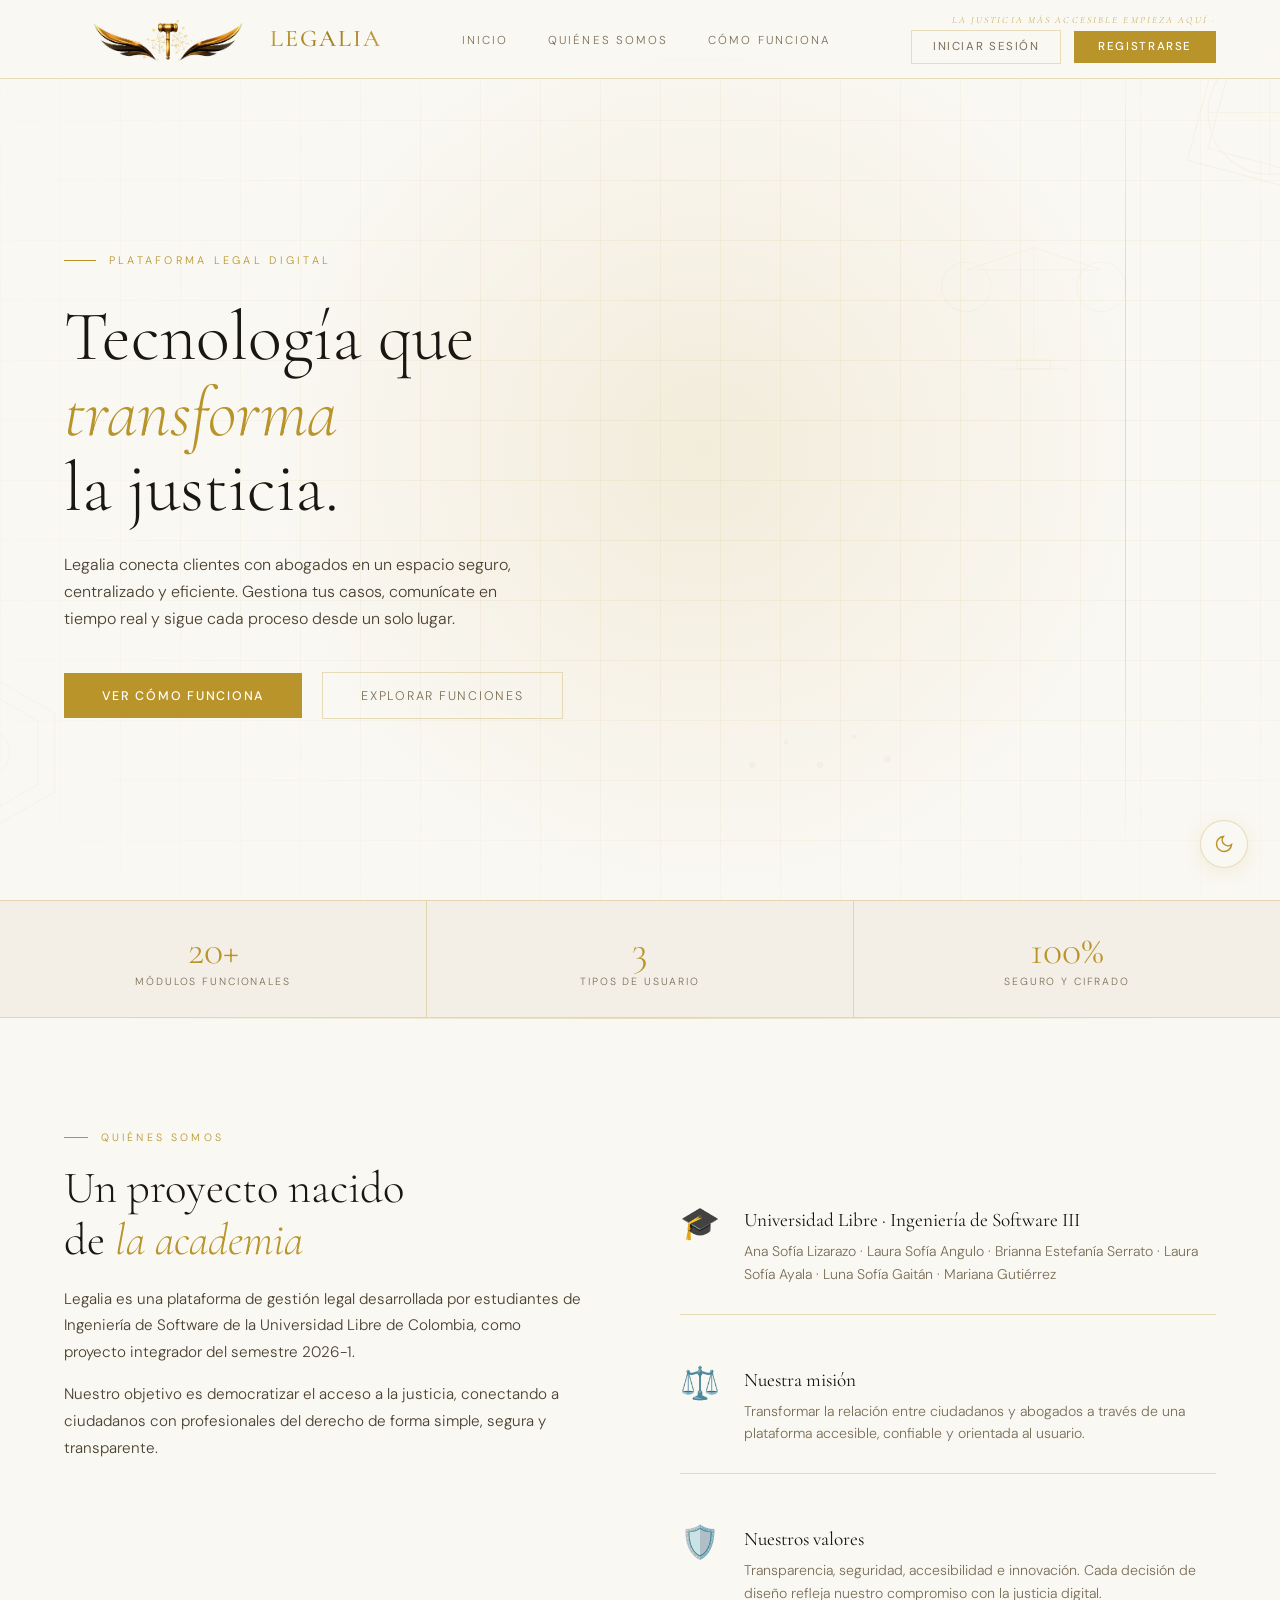
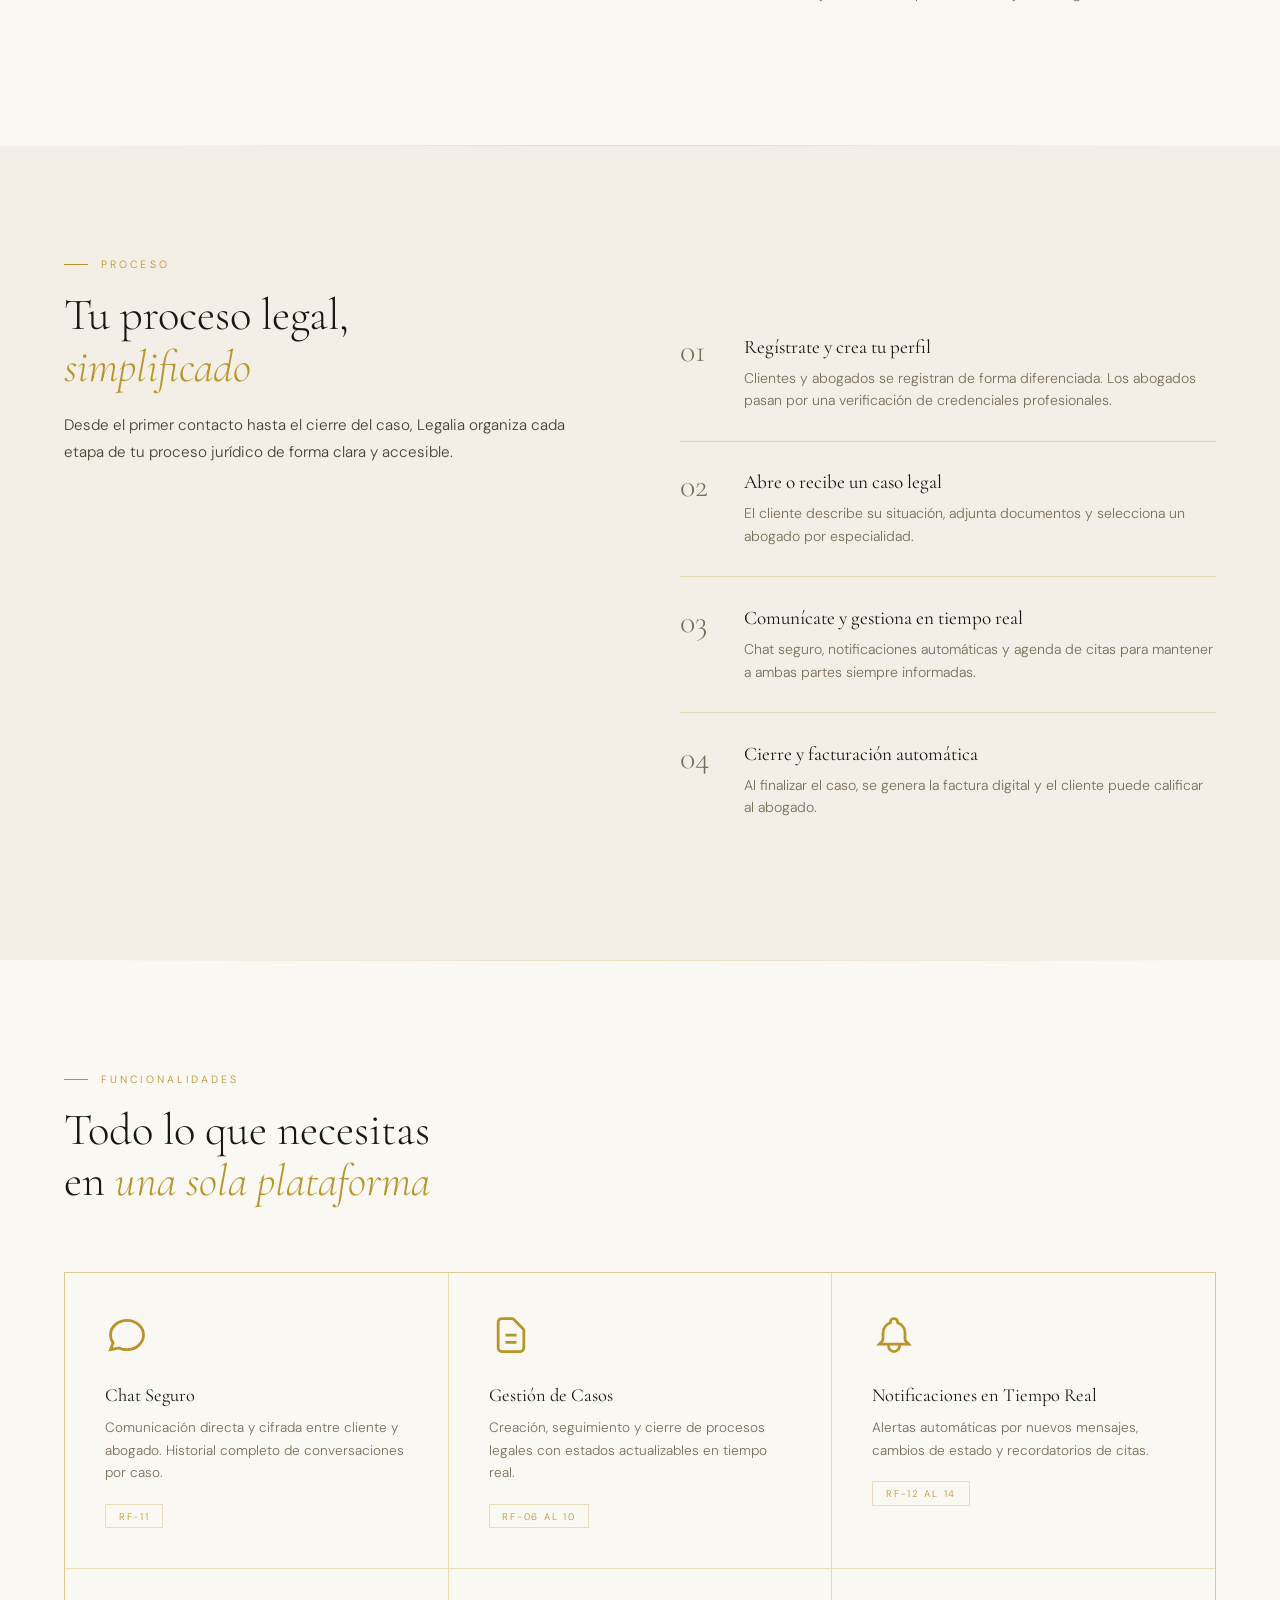
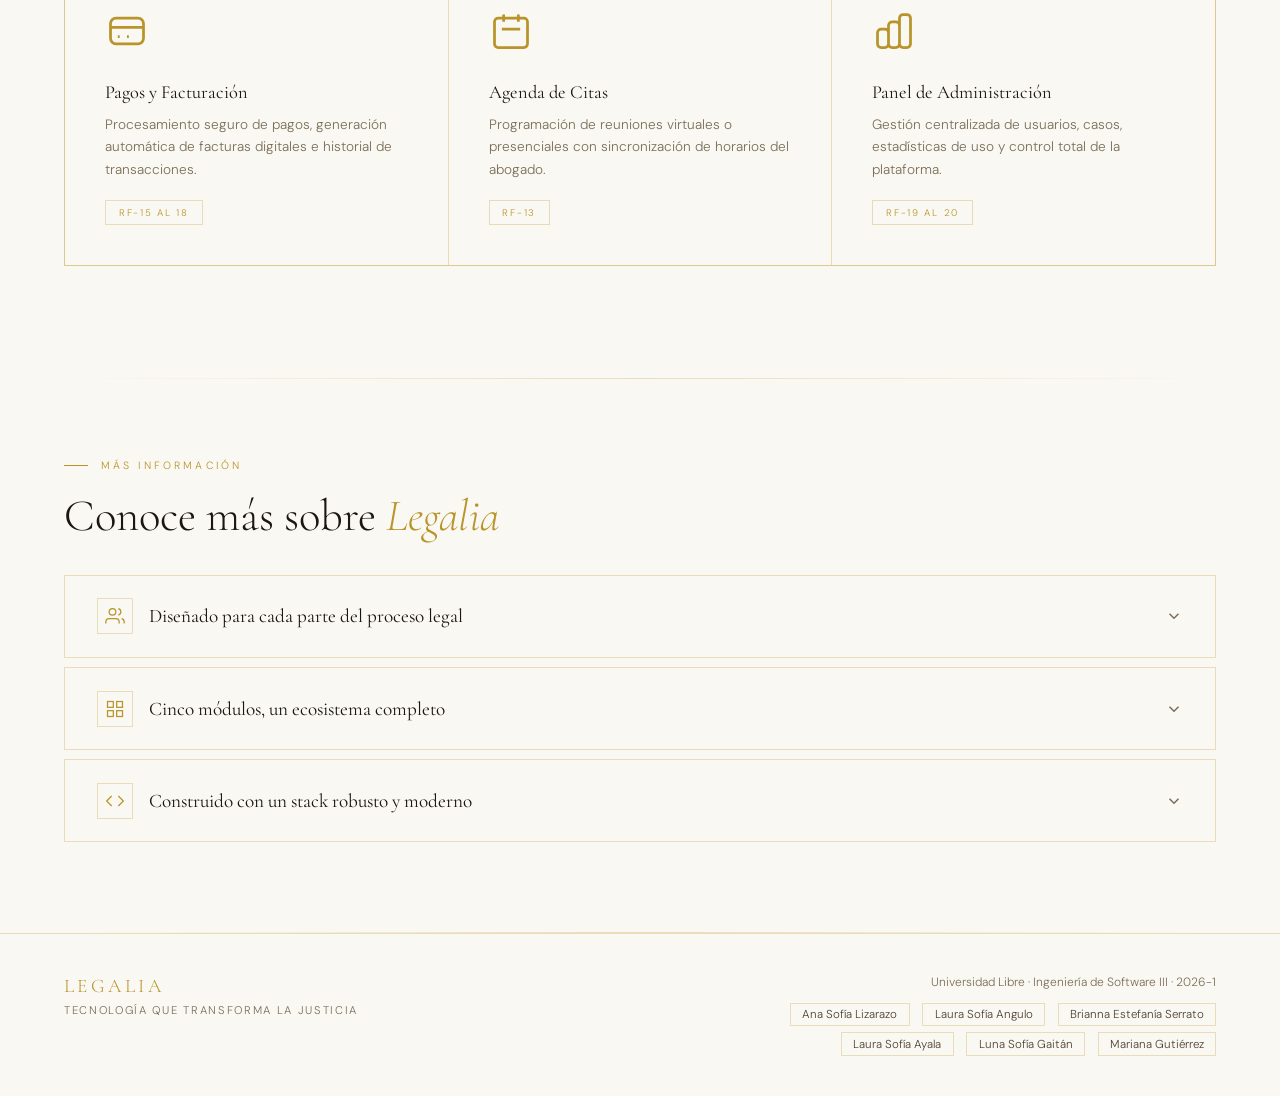
==== index.html @ 5943e4e8 "Update index.html" ====
<!DOCTYPE html>
<html lang="es" data-theme="light">
<head>
  <meta charset="UTF-8"/>
  <meta name="viewport" content="width=device-width, initial-scale=1.0"/>
  <title>Legalia</title>
  <link href="https://fonts.googleapis.com/css2?family=Cormorant+Garamond:ital,wght@0,300;0,400;0,600;1,300;1,400&family=DM+Sans:ital,wght@0,300;0,400;0,500;1,300&display=swap" rel="stylesheet"/>
  <link rel="stylesheet" href="css/styles.css"/>
</head>
<body>

<nav>
  <div class="logo-container">
    <div class="logo-icon">
      <img src="assets/images/logolegalia.png" alt="Legalia" style="height: 52px; width: auto; display: block;">
    </div>
    <span class="logo-legalia">LEGALIA</span>
  </div>

  <ul class="nav-links">
    <li><a href="#">Inicio</a></li>
    <li><a href="#quienes-somos">Quiénes somos</a></li>
    <li><a href="#como-funciona">Cómo funciona</a></li>
  </ul>

  <div class="nav-right">
    <span class="nav-frase">La justicia más accesible empieza aquí&nbsp;·</span>
    <div class="nav-actions">
      <button class="btn-ghost" onclick="openModal('login')">Iniciar sesión</button>
      <button class="btn-gold" onclick="openModal('register')">Registrarse</button>
    </div>
  </div>
</nav>

<section class="hero">
  <div class="hero-glow"></div>
  <div class="hero-grid"></div>
  <div class="hero-line-v"></div>
  <div class="deco-layer" aria-hidden="true">
    <svg width="100%" height="100%" viewBox="0 0 1400 800" preserveAspectRatio="xMidYMid slice" xmlns="http://www.w3.org/2000/svg">
      <g opacity="var(--deco-opacity)" stroke="var(--gold)" fill="none" stroke-width="1">
        <rect x="1200" y="40" width="120" height="120" transform="rotate(15 1260 100)"/>
        <rect x="1215" y="55" width="90" height="90" transform="rotate(15 1260 100)"/>
        <circle cx="1260" cy="100" r="55"/>
        <line x1="1205" y1="100" x2="1315" y2="100"/>
        <line x1="1260" y1="45" x2="1260" y2="155"/>
      </g>
      <g opacity="var(--deco-opacity)" stroke="var(--gold)" fill="none" stroke-width=".8" transform="translate(950,200)">
        <line x1="100" y1="20" x2="100" y2="120"/>
        <line x1="40" y1="40" x2="160" y2="40"/>
        <circle cx="40" cy="55" r="22"/>
        <circle cx="160" cy="55" r="22"/>
        <line x1="100" y1="20" x2="40" y2="40"/>
        <line x1="100" y1="20" x2="160" y2="40"/>
        <rect x="85" y="120" width="30" height="8"/>
        <line x1="70" y1="128" x2="130" y2="128"/>
      </g>
      <g opacity="var(--deco-opacity)" stroke="var(--gold)" fill="none" stroke-width=".8" transform="translate(60,600)">
        <polygon points="60,0 120,34 120,104 60,138 0,104 0,34"/>
        <polygon points="60,15 105,41 105,97 60,123 15,97 15,41"/>
        <circle cx="60" cy="69" r="20"/>
      </g>
      <g fill="var(--gold)" opacity="var(--deco-opacity)">
        <circle cx="800" cy="680" r="3"/>
        <circle cx="830" cy="660" r="2"/>
        <circle cx="860" cy="680" r="3"/>
        <circle cx="890" cy="655" r="2"/>
        <circle cx="920" cy="675" r="3"/>
      </g>
    </svg>
  </div>
  <div class="hero-inner">
    <div class="hero-content">
      <div class="eyebrow">Plataforma Legal Digital</div>
      <h1>Tecnología que<br/><em>transforma</em><br/>la justicia.</h1>
      <p class="hero-desc">Legalia conecta clientes con abogados en un espacio seguro, centralizado y eficiente. Gestiona tus casos, comunícate en tiempo real y sigue cada proceso desde un solo lugar.</p>
      <div class="hero-actions">
        <a href="#como-funciona" class="btn-primary">Ver cómo funciona</a>
        <a href="#funcionalidades" class="btn-outline">Explorar funciones</a>
      </div>
    </div>
  </div>
</section>

<div class="stats-strip">
  <div class="stat-item"><div class="stat-num">20+</div><div class="stat-label">Módulos funcionales</div></div>
  <div class="stat-item"><div class="stat-num">3</div><div class="stat-label">Tipos de usuario</div></div>
  <div class="stat-item"><div class="stat-num">100%</div><div class="stat-label">Seguro y cifrado</div></div>
</div>
<div class="divider"></div>

<section id="quienes-somos">
  <div class="how-inner reveal">
    <div>
      <div class="section-tag">Quiénes somos</div>
      <h2>Un proyecto nacido<br/>de <em>la academia</em></h2>
      <p class="section-desc">Legalia es una plataforma de gestión legal desarrollada por estudiantes de Ingeniería de Software de la Universidad Libre de Colombia, como proyecto integrador del semestre 2026-1.</p>
      <p class="section-desc" style="margin-top:1rem;">Nuestro objetivo es democratizar el acceso a la justicia, conectando a ciudadanos con profesionales del derecho de forma simple, segura y transparente.</p>
    </div>
    <div style="display:flex;flex-direction:column;gap:1.5rem;margin-top:3rem;">
      <div class="step" style="border-color:var(--gold-border);"><span class="step-num">🎓</span><div class="step-content"><h3>Universidad Libre · Ingeniería de Software III</h3><p>Ana Sofía Lizarazo · Laura Sofía Angulo · Brianna Estefanía Serrato · Laura Sofía Ayala · Luna Sofía Gaitán · Mariana Gutiérrez</p></div></div>
      <div class="step" style="border-color:var(--gold-border);"><span class="step-num">⚖️</span><div class="step-content"><h3>Nuestra misión</h3><p>Transformar la relación entre ciudadanos y abogados a través de una plataforma accesible, confiable y orientada al usuario.</p></div></div>
      <div class="step" style="border-color:var(--gold-border);"><span class="step-num">🛡️</span><div class="step-content"><h3>Nuestros valores</h3><p>Transparencia, seguridad, accesibilidad e innovación. Cada decisión de diseño refleja nuestro compromiso con la justicia digital.</p></div></div>
    </div>
  </div>
</section>
<div class="divider"></div>

<section class="how" id="como-funciona">
  <div class="how-inner">
    <div class="reveal"><div class="section-tag">Proceso</div><h2>Tu proceso legal,<br/><em>simplificado</em></h2><p class="section-desc">Desde el primer contacto hasta el cierre del caso, Legalia organiza cada etapa de tu proceso jurídico de forma clara y accesible.</p></div>
    <div class="how-steps reveal">
      <div class="step"><span class="step-num">01</span><div class="step-content"><h3>Regístrate y crea tu perfil</h3><p>Clientes y abogados se registran de forma diferenciada. Los abogados pasan por una verificación de credenciales profesionales.</p></div></div>
      <div class="step"><span class="step-num">02</span><div class="step-content"><h3>Abre o recibe un caso legal</h3><p>El cliente describe su situación, adjunta documentos y selecciona un abogado por especialidad.</p></div></div>
      <div class="step"><span class="step-num">03</span><div class="step-content"><h3>Comunícate y gestiona en tiempo real</h3><p>Chat seguro, notificaciones automáticas y agenda de citas para mantener a ambas partes siempre informadas.</p></div></div>
      <div class="step"><span class="step-num">04</span><div class="step-content"><h3>Cierre y facturación automática</h3><p>Al finalizar el caso, se genera la factura digital y el cliente puede calificar al abogado.</p></div></div>
    </div>
  </div>
</section>
<div class="divider"></div>

<section id="funcionalidades">
  <div class="reveal"><div class="section-tag">Funcionalidades</div><h2>Todo lo que necesitas<br/>en <em>una sola plataforma</em></h2></div>
  <div class="features-grid">
    <div class="feature-card reveal"><svg class="feature-icon" viewBox="0 0 24 24" fill="none" stroke="currentColor" stroke-width="1.5"><path d="M8 12h.01M12 12h.01M16 12h.01M21 12c0 4.418-4.03 8-9 8a9.863 9.863 0 01-4.255-.949L3 20l1.395-3.72C3.512 15.042 3 13.574 3 12c0-4.418 4.03-8 9-8s9 3.582 9 8z"/></svg><h3>Chat Seguro</h3><p>Comunicación directa y cifrada entre cliente y abogado. Historial completo de conversaciones por caso.</p><span class="feature-tag">RF-11</span></div>
    <div class="feature-card reveal"><svg class="feature-icon" viewBox="0 0 24 24" fill="none" stroke="currentColor" stroke-width="1.5"><path d="M9 12h6m-6 4h6m2 5H7a2 2 0 01-2-2V5a2 2 0 012-2h5.586a1 1 0 01.707.293l5.414 5.414a1 1 0 01.293.707V19a2 2 0 01-2 2z"/></svg><h3>Gestión de Casos</h3><p>Creación, seguimiento y cierre de procesos legales con estados actualizables en tiempo real.</p><span class="feature-tag">RF-06 al 10</span></div>
    <div class="feature-card reveal"><svg class="feature-icon" viewBox="0 0 24 24" fill="none" stroke="currentColor" stroke-width="1.5"><path d="M15 17h5l-1.405-1.405A2.032 2.032 0 0118 14.158V11a6.002 6.002 0 00-4-5.659V5a2 2 0 10-4 0v.341C7.67 6.165 6 8.388 6 11v3.159c0 .538-.214 1.055-.595 1.436L4 17h5m6 0v1a3 3 0 11-6 0v-1m6 0H9"/></svg><h3>Notificaciones en Tiempo Real</h3><p>Alertas automáticas por nuevos mensajes, cambios de estado y recordatorios de citas.</p><span class="feature-tag">RF-12 al 14</span></div>
    <div class="feature-card reveal"><svg class="feature-icon" viewBox="0 0 24 24" fill="none" stroke="currentColor" stroke-width="1.5"><path d="M3 10h18M7 15h1m4 0h1m-7 4h12a3 3 0 003-3V8a3 3 0 00-3-3H6a3 3 0 00-3 3v8a3 3 0 003 3z"/></svg><h3>Pagos y Facturación</h3><p>Procesamiento seguro de pagos, generación automática de facturas digitales e historial de transacciones.</p><span class="feature-tag">RF-15 al 18</span></div>
    <div class="feature-card reveal"><svg class="feature-icon" viewBox="0 0 24 24" fill="none" stroke="currentColor" stroke-width="1.5"><path d="M8 7V3m8 4V3m-9 8h10M5 21h14a2 2 0 002-2V7a2 2 0 00-2-2H5a2 2 0 00-2 2v12a2 2 0 002 2z"/></svg><h3>Agenda de Citas</h3><p>Programación de reuniones virtuales o presenciales con sincronización de horarios del abogado.</p><span class="feature-tag">RF-13</span></div>
    <div class="feature-card reveal"><svg class="feature-icon" viewBox="0 0 24 24" fill="none" stroke="currentColor" stroke-width="1.5"><path d="M9 19v-6a2 2 0 00-2-2H5a2 2 0 00-2 2v6a2 2 0 002 2h2a2 2 0 002-2zm0 0V9a2 2 0 012-2h2a2 2 0 012 2v10m-6 0a2 2 0 002 2h2a2 2 0 002-2m0 0V5a2 2 0 012-2h2a2 2 0 012 2v14a2 2 0 01-2 2h-2a2 2 0 01-2-2z"/></svg><h3>Panel de Administración</h3><p>Gestión centralizada de usuarios, casos, estadísticas de uso y control total de la plataforma.</p><span class="feature-tag">RF-19 al 20</span></div>
  </div>
</section>
<div class="divider"></div>

<section id="mas-info" style="padding:5rem 5vw;">
  <div class="reveal" style="margin-bottom:2rem;"><div class="section-tag">Más información</div><h2>Conoce más sobre <em>Legalia</em></h2></div>
  <div class="accordion reveal">
    <div class="accordion-item">
      <button class="accordion-btn" onclick="toggleAccordion(this)">
        <span class="accordion-label"><span class="accordion-icon-wrap"><svg width="20" height="20" viewBox="0 0 24 24" fill="none" stroke="currentColor" stroke-width="1.5"><path d="M17 21v-2a4 4 0 00-4-4H5a4 4 0 00-4 4v2"/><circle cx="9" cy="7" r="4"/><path d="M23 21v-2a4 4 0 00-3-3.87M16 3.13a4 4 0 010 7.75"/></svg></span>Diseñado para cada parte del proceso legal</span>
        <svg class="accordion-chevron" width="18" height="18" viewBox="0 0 24 24" fill="none" stroke="currentColor" stroke-width="2"><polyline points="6 9 12 15 18 9"/></svg>
      </button>
      <div class="accordion-body">
        <div class="roles-grid" style="margin-top:1.5rem;">
          <div class="role-card"><span class="role-badge">Cliente</span><h3>Para quien necesita asesoría</h3><ul class="role-list"><li>Registrarse y crear un perfil personal</li><li>Buscar abogados por especialidad o ubicación</li><li>Abrir y hacer seguimiento de casos legales</li><li>Comunicarse directamente con su abogado</li><li>Programar citas y gestionar documentos</li><li>Realizar pagos y consultar historial de facturas</li><li>Calificar al abogado al cerrar el caso</li></ul></div>
          <div class="role-card"><span class="role-badge">Abogado</span><h3>Para quien brinda el servicio</h3><ul class="role-list"><li>Registrarse con verificación de credenciales</li><li>Gestionar su portafolio de casos activos</li><li>Actualizar el estado y avances del proceso</li><li>Comunicarse de forma segura con clientes</li><li>Gestionar agenda de citas y disponibilidad</li><li>Subir y organizar documentos del expediente</li><li>Generar reportes detallados por caso</li></ul></div>
          <div class="role-card"><span class="role-badge">Administrador</span><h3>Para quien gestiona la plataforma</h3><ul class="role-list"><li>Verificar y activar cuentas de abogados</li><li>Supervisar todos los casos registrados</li><li>Gestionar usuarios y controlar accesos</li><li>Generar estadísticas de uso de la plataforma</li><li>Monitorear transacciones y facturación</li><li>Administrar reportes generales del sistema</li></ul></div>
        </div>
      </div>
    </div>
    <div class="accordion-item">
      <button class="accordion-btn" onclick="toggleAccordion(this)">
        <span class="accordion-label"><span class="accordion-icon-wrap"><svg width="20" height="20" viewBox="0 0 24 24" fill="none" stroke="currentColor" stroke-width="1.5"><rect x="3" y="3" width="7" height="7"/><rect x="14" y="3" width="7" height="7"/><rect x="3" y="14" width="7" height="7"/><rect x="14" y="14" width="7" height="7"/></svg></span>Cinco módulos, un ecosistema completo</span>
        <svg class="accordion-chevron" width="18" height="18" viewBox="0 0 24 24" fill="none" stroke="currentColor" stroke-width="2"><polyline points="6 9 12 15 18 9"/></svg>
      </button>
      <div class="accordion-body">
        <div class="modules-grid" style="margin-top:1.5rem;">
          <div class="module-item"><div class="module-num">01</div><div class="module-name">Gestión de Usuarios</div></div>
          <div class="module-item"><div class="module-num">02</div><div class="module-name">Casos y Procesos Legales</div></div>
          <div class="module-item"><div class="module-num">03</div><div class="module-name">Comunicación y Notificaciones</div></div>
          <div class="module-item"><div class="module-num">04</div><div class="module-name">Pagos y Facturación</div></div>
          <div class="module-item"><div class="module-num">05</div><div class="module-name">Administración del Sistema</div></div>
        </div>
      </div>
    </div>
    <div class="accordion-item">
      <button class="accordion-btn" onclick="toggleAccordion(this)">
        <span class="accordion-label"><span class="accordion-icon-wrap"><svg width="20" height="20" viewBox="0 0 24 24" fill="none" stroke="currentColor" stroke-width="1.5"><polyline points="16 18 22 12 16 6"/><polyline points="8 6 2 12 8 18"/></svg></span>Construido con un stack robusto y moderno</span>
        <svg class="accordion-chevron" width="18" height="18" viewBox="0 0 24 24" fill="none" stroke="currentColor" stroke-width="2"><polyline points="6 9 12 15 18 9"/></svg>
      </button>
      <div class="accordion-body">
        <p style="font-size:.9rem;color:var(--text-muted);margin:1.2rem 0 1.5rem;line-height:1.7;">Arquitectura de tres capas: presentación, lógica de negocio y datos. Escalable, seguro y mantenible.</p>
        <table class="stack-table">
          <thead><tr><th>Componente</th><th>Tecnología</th><th>Función</th></tr></thead>
          <tbody>
            <tr><td>Lenguaje de programación</td><td>Python</td><td>Lógica del sistema y procesamiento del servidor</td></tr>
            <tr><td>Framework Backend</td><td>Flask</td><td>Rutas, autenticación y lógica de negocio</td></tr>
            <tr><td>Frontend</td><td>HTML · CSS · JavaScript</td><td>Interfaz de usuario accesible y responsiva</td></tr>
            <tr><td>Base de Datos</td><td>PostgreSQL / MySQL</td><td>Almacenamiento seguro de información legal</td></tr>
            <tr><td>Control de Versiones</td><td>Git + GitHub</td><td>Trabajo colaborativo y seguimiento de cambios</td></tr>
            <tr><td>Editor de Código</td><td>Visual Studio Code</td><td>Entorno de desarrollo integrado</td></tr>
            <tr><td>Pasarela de Pagos</td><td>API de pagos</td><td>Procesamiento seguro de transacciones</td></tr>
            <tr><td>Notificaciones</td><td>Servicios de correo</td><td>Alertas, recordatorios y confirmaciones</td></tr>
          </tbody>
        </table>
      </div>
    </div>
  </div>
</section>
<div class="divider"></div>

<footer>
  <div class="footer-left"><div class="footer-logo">LEGALIA</div><div class="footer-slogan">Tecnología que transforma la justicia</div></div>
  <div class="footer-center">
    <div class="footer-uni">Universidad Libre · Ingeniería de Software III · 2026-1</div>
    <div class="footer-team"><span>Ana Sofía Lizarazo</span><span>Laura Sofía Angulo</span><span>Brianna Estefanía Serrato</span><span>Laura Sofía Ayala</span><span>Luna Sofía Gaitán</span><span>Mariana Gutiérrez</span></div>
  </div>
</footer>

<!-- LOGIN MODAL -->
<div class="modal-overlay" id="loginModal">
  <div class="modal">
    <button class="modal-close" onclick="closeModal('loginModal')">✕</button>
    <div class="modal-tag">¿Cómo quieres ingresar a Legalia?</div>
    <h2>Iniciar sesión</h2>
    <p class="modal-sub">Accede a tu cuenta de Legalia para continuar.</p>
    <div class="modal-tabs">
      <button class="modal-tab active" onclick="setLoginType('cliente',this)">Cliente</button>
      <button class="modal-tab" onclick="setLoginType('abogado',this)">Abogado</button>
      <button class="modal-tab" onclick="setLoginType('admin',this)">Administrador</button>
    </div>
    <div class="form-field"><label>Correo electrónico</label><input type="email" placeholder="tucorreo@ejemplo.com"/></div>
    <div class="form-field"><label>Contraseña</label><input type="password" placeholder="••••••••"/></div>
    <div style="text-align:right;margin-bottom:.5rem;"><button style="background:none;border:none;font-size:.78rem;color:var(--gold);cursor:pointer;font-family:inherit;">¿Olvidaste tu contraseña?</button></div>
    <button class="modal-submit" onclick="doLogin()">Iniciar sesión</button>
    <p class="modal-footer-text">¿No tienes cuenta? <button onclick="closeModal('loginModal');openModal('register')">Regístrate aquí</button></p>
  </div>
</div>

<!-- REGISTER MODAL -->
<div class="modal-overlay" id="registerModal">
  <div class="modal">
    <button class="modal-close" onclick="closeModal('registerModal')">✕</button>
    <div class="modal-tag">Crea tu cuenta</div>
    <h2>Registrarse</h2>
    <p class="modal-sub">Únete a Legalia y transforma tu acceso a la justicia.</p>
    <div class="user-type-selector">
      <button class="user-type-btn active" id="reg-cliente" onclick="setRegType('cliente')">Cliente</button>
      <button class="user-type-btn" id="reg-abogado" onclick="setRegType('abogado')">Abogado</button>
    </div>
    <div class="form-row">
      <div class="form-field"><label>Nombre</label><input type="text" placeholder="Tu nombre"/></div>
      <div class="form-field"><label>Apellido</label><input type="text" placeholder="Tu apellido"/></div>
    </div>
    <div class="form-field"><label>Correo electrónico</label><input type="email" placeholder="tucorreo@ejemplo.com"/></div>
    <div class="form-field"><label>Contraseña</label><input type="password" placeholder="Mínimo 8 caracteres"/></div>
    <div id="lawyer-fields" style="display:none;">
      <div class="form-field"><label>Tarjeta profesional</label><input type="text" placeholder="Número de tarjeta profesional"/></div>
      <div class="form-field"><label>Especialidad</label><select><option value="">Selecciona tu especialidad</option><option>Derecho Civil</option><option>Derecho Penal</option><option>Derecho Laboral</option><option>Derecho Comercial</option><option>Derecho de Familia</option><option>Derecho Administrativo</option></select></div>
    </div>
    <button class="modal-submit" onclick="doRegister()">Crear cuenta</button>
    <p class="modal-footer-text">¿Ya tienes cuenta? <button onclick="closeModal('registerModal');openModal('login')">Inicia sesión</button></p>
  </div>
</div>

<button class="theme-toggle-float" id="themeToggle" title="Cambiar tema">
  <svg class="icon-sun" viewBox="0 0 24 24" fill="none" stroke="currentColor" stroke-width="1.8"><circle cx="12" cy="12" r="5"/><path d="M12 2v2M12 20v2M4.22 4.22l1.42 1.42M18.36 18.36l1.42 1.42M2 12h2M20 12h2M4.22 19.78l1.42-1.42M18.36 5.64l1.42-1.42"/></svg>
  <svg class="icon-moon" viewBox="0 0 24 24" fill="none" stroke="currentColor" stroke-width="1.8"><path d="M21 12.79A9 9 0 1111.21 3a7 7 0 009.79 9.79z"/></svg>
</button>

<!-- DASHBOARD OVERLAY -->
<div class="modal-overlay" id="dashboardOverlay" style="align-items:flex-start;padding:0;">
  <div style="width:100%;min-height:100vh;background:var(--bg);overflow-y:auto;">
    <div style="display:flex;align-items:center;justify-content:space-between;padding:1rem 5vw;border-bottom:1px solid var(--gold-border);background:var(--nav-bg);backdrop-filter:blur(18px);position:sticky;top:0;z-index:10;">
      <div style="display:flex;align-items:center;gap:1rem;">
        <span style="font-family:'Cormorant Garamond',serif;font-size:1.4rem;color:var(--gold);letter-spacing:.2em;">LEGALIA</span>
        <span id="dash-badge" style="font-size:.62rem;letter-spacing:.15em;text-transform:uppercase;color:#fff;padding:.25rem .75rem;border-radius:2px;">Cliente</span>
      </div>
      <div style="display:flex;align-items:center;gap:1.5rem;">
        <span style="font-size:.8rem;color:var(--text-muted);">Hola, <strong id="dash-name" style="color:var(--text);"></strong></span>
        <button onclick="closeDashboard()" style="background:none;border:1px solid var(--gold-border);color:var(--text-muted);cursor:pointer;padding:.4rem 1rem;font-family:'DM Sans',sans-serif;font-size:.72rem;letter-spacing:.12em;text-transform:uppercase;transition:all .3s;" onmouseover="this.style.borderColor='var(--gold)';this.style.color='var(--gold')" onmouseout="this.style.borderColor='var(--gold-border)';this.style.color='var(--text-muted)'">Cerrar sesión</button>
      </div>
    </div>
    <div style="padding:4rem 5vw 2rem;border-bottom:1px solid var(--gold-border);">
      <div style="font-size:.66rem;letter-spacing:.3em;text-transform:uppercase;color:var(--gold);display:flex;align-items:center;gap:.8rem;margin-bottom:1rem;">
        <span style="display:block;width:24px;height:1px;background:var(--gold);"></span>Tu espacio en Legalia
      </div>
      <h2 id="dash-welcome" style="font-family:'Cormorant Garamond',serif;font-size:clamp(1.8rem,3vw,2.8rem);font-weight:300;color:var(--white);margin-bottom:.8rem;"></h2>
      <p id="dash-desc" style="font-size:.95rem;color:var(--text-muted);max-width:560px;line-height:1.7;"></p>
    </div>
    <div style="padding:3rem 5vw 5rem;">
      <div id="dash-grid" style="display:grid;grid-template-columns:repeat(auto-fill,minmax(280px,1fr));gap:1.5rem;"></div>
    </div>
  </div>
</div>

<!-- CHAT OVERLAY -->
<div id="chatOverlay" style="display:none;position:fixed;inset:0;z-index:2000;background:var(--bg);flex-direction:column;">
  <div id="chat-header" style="display:flex;align-items:center;justify-content:space-between;padding:.9rem 1.5rem;border-bottom:1px solid var(--gold-border);background:var(--nav-bg);backdrop-filter:blur(18px);flex-shrink:0;">
    <div style="display:flex;align-items:center;gap:1rem;">
      <button onclick="closeChat()" style="background:none;border:none;color:var(--gold);cursor:pointer;font-size:1.1rem;padding:.2rem .5rem;" title="Volver">←</button>
      <div id="chat-avatar" style="width:38px;height:38px;border-radius:50%;background:var(--gold-dim);border:1px solid var(--gold-border);display:flex;align-items:center;justify-content:center;font-size:1.1rem;flex-shrink:0;">🤖</div>
      <div>
        <div id="chat-who" style="font-family:'Cormorant Garamond',serif;font-size:1rem;font-weight:400;color:var(--text);">Asistente Legal Legalia</div>
        <div id="chat-status" style="font-size:.68rem;letter-spacing:.1em;color:var(--gold);text-transform:uppercase;">● En línea · Respuesta automática</div>
      </div>
    </div>
    <div id="chat-assign-badge" style="display:none;font-size:.65rem;letter-spacing:.15em;text-transform:uppercase;padding:.3rem .9rem;background:var(--gold-dim);border:1px solid var(--gold-border);color:var(--gold);">Abogado asignado</div>
  </div>
  <div id="chat-messages" style="flex:1;overflow-y:auto;padding:1.5rem;display:flex;flex-direction:column;gap:1rem;"></div>
  <div id="chat-typing" style="display:none;padding:.3rem 1.5rem 0;font-size:.78rem;color:var(--text-muted);font-style:italic;flex-shrink:0;"></div>
  <div style="padding:1rem 1.5rem;border-top:1px solid var(--gold-border);background:var(--bg2);display:flex;gap:.8rem;align-items:flex-end;flex-shrink:0;">
    <textarea id="chat-input" placeholder="Escribe tu mensaje…" rows="1"
      style="flex:1;background:var(--bg);border:1px solid var(--gold-border);color:var(--text);font-family:'DM Sans',sans-serif;font-size:.9rem;padding:.7rem 1rem;resize:none;outline:none;max-height:120px;line-height:1.5;transition:border-color .3s;"
      onkeydown="if(event.key==='Enter'&&!event.shiftKey){event.preventDefault();sendMsg();}"
      oninput="this.style.height='auto';this.style.height=Math.min(this.scrollHeight,120)+'px';"
      onfocus="this.style.borderColor='var(--gold)'" onblur="this.style.borderColor='var(--gold-border)'"></textarea>
    <button onclick="sendMsg()" id="chat-send-btn"
      style="background:var(--gold);color:#fff;border:none;padding:.7rem 1.3rem;cursor:pointer;font-family:'DM Sans',sans-serif;font-size:.78rem;letter-spacing:.12em;text-transform:uppercase;transition:background .3s;flex-shrink:0;"
      onmouseover="this.style.background='var(--gold2)'" onmouseout="this.style.background='var(--gold)'">Enviar</button>
  </div>
</div>

<script src="js/database.js"></script>
<script src="js/main.js"></script>
<script src="js/auth.js"></script>
<script src="js/dashboard.js"></script>
<script src="js/chat.js"></script>
</body>
</html>
---- css/styles.css ----
*,*::before,*::after{box-sizing:border-box;margin:0;padding:0}
:root,[data-theme="light"]{--bg:#faf8f3;--bg2:#f3efe6;--bg3:#ede8db;--gold:#b8942a;--gold2:#d4aa3a;--gold-dim:rgba(184,148,42,0.10);--gold-border:rgba(184,148,42,0.28);--text:#1a1612;--text-muted:#7a6e58;--text-mid:#4a3f2f;--white:#1a1612;--nav-bg:rgba(250,248,243,0.90);--card-bg:#faf8f3;--card-hover:#f3efe6;--shadow:rgba(184,148,42,0.12);--hero-glow:rgba(184,148,42,0.12);--grid-line:rgba(184,148,42,0.07);--deco-opacity:0.06;--scrollbar-bg:#f3efe6}
[data-theme="dark"]{--bg:#0e0c09;--bg2:#151210;--bg3:#1c1812;--gold:#c9a84c;--gold2:#e2c272;--gold-dim:rgba(201,168,76,0.15);--gold-border:rgba(201,168,76,0.25);--text:#f0e8d8;--text-muted:#8a7e68;--text-mid:#c4b89a;--white:#fdf8ef;--nav-bg:rgba(14,12,9,0.88);--card-bg:#0e0c09;--card-hover:#1c1812;--shadow:rgba(0,0,0,0.4);--hero-glow:rgba(201,168,76,0.08);--grid-line:rgba(201,168,76,0.04);--deco-opacity:0.055;--scrollbar-bg:#0e0c09}
html{scroll-behavior:smooth}
body{background:var(--bg);color:var(--text);font-family:'DM Sans',sans-serif;font-weight:300;overflow-x:hidden;transition:background .4s ease,color .4s ease}
::-webkit-scrollbar{width:4px}::-webkit-scrollbar-track{background:var(--scrollbar-bg)}::-webkit-scrollbar-thumb{background:var(--gold-border);border-radius:2px}
.icon-sun{display:none}.icon-moon{display:block}[data-theme="dark"] .icon-sun{display:block}[data-theme="dark"] .icon-moon{display:none}
nav{position:fixed;top:0;left:0;right:0;z-index:100;display:flex;align-items:center;justify-content:space-between;padding:0.8rem 5vw;background:var(--nav-bg);backdrop-filter:blur(18px);border-bottom:1px solid var(--gold-border);animation:fadeDown .7s ease both;transition:background .4s ease,border-color .4s ease}
.logo{display:flex;align-items:center;gap:0;text-decoration:none;flex-shrink:0}
.logo-icon{display:flex;align-items:center;justify-content:center;flex-shrink:0;transition:opacity .3s}
.logo:hover .logo-icon{opacity:1}
.logo-icon img{height:52px;width:auto;display:block}
.nav-right{display:flex;flex-direction:column;align-items:flex-end;gap:0.25rem}
.nav-frase{font-size:.6rem;letter-spacing:.22em;text-transform:uppercase;color:var(--gold);opacity:.85;font-family:'Cormorant Garamond',serif;font-style:italic;white-space:nowrap}
.nav-actions{display:flex;gap:.8rem;align-items:center}
.nav-links{display:flex;gap:2.5rem;list-style:none}
.nav-links a{font-size:.72rem;letter-spacing:.18em;text-transform:uppercase;color:var(--text-muted);text-decoration:none;transition:color .3s}
.nav-links a:hover{color:var(--gold)}
.btn-ghost{font-size:.72rem;letter-spacing:.14em;text-transform:uppercase;padding:.52rem 1.3rem;border:1px solid var(--gold-border);color:var(--text-muted);text-decoration:none;transition:all .3s;cursor:pointer;background:none;font-family:'DM Sans',sans-serif}
.btn-ghost:hover{border-color:var(--gold);color:var(--gold)}
.btn-gold{font-size:.72rem;letter-spacing:.14em;text-transform:uppercase;padding:.52rem 1.5rem;background:var(--gold);color:#fff;text-decoration:none;transition:all .3s;cursor:pointer;border:none;font-family:'DM Sans',sans-serif;font-weight:500}
.btn-gold:hover{background:var(--gold2)}
.deco-layer{position:absolute;inset:0;pointer-events:none;overflow:hidden}
.hero{min-height:100vh;display:flex;align-items:center;padding:9rem 5vw 5rem;position:relative;overflow:hidden}
.hero-glow{position:absolute;width:900px;height:900px;border-radius:50%;background:radial-gradient(circle,var(--hero-glow) 0%,transparent 70%);top:50%;left:55%;transform:translate(-50%,-50%);pointer-events:none;transition:background .4s}
.hero-grid{position:absolute;inset:0;background-image:linear-gradient(var(--grid-line) 1px,transparent 1px),linear-gradient(90deg,var(--grid-line) 1px,transparent 1px);background-size:60px 60px;mask-image:radial-gradient(ellipse 80% 80% at 60% 50%,black 30%,transparent 100%);transition:background-image .4s}
.hero-line-v{position:absolute;right:12%;top:0;bottom:0;width:1px;background:linear-gradient(to bottom,transparent 5%,var(--gold-border) 30%,var(--gold-border) 70%,transparent 95%);animation:lineGrow 1.4s ease .4s both;transition:background .4s}
.hero-inner{position:relative;width:100%;display:flex;flex-direction:column;gap:3.5rem}
.hero-content{max-width:600px}
.eyebrow{display:inline-flex;align-items:center;gap:.8rem;font-size:.68rem;letter-spacing:.3em;text-transform:uppercase;color:var(--gold);margin-bottom:2rem;animation:fadeUp .7s ease .2s both}
.eyebrow::before{content:'';display:block;width:32px;height:1px;background:var(--gold)}
h1{font-family:'Cormorant Garamond',serif;font-size:clamp(3rem,5.5vw,5rem);font-weight:300;line-height:1.07;color:var(--white);margin-bottom:1.6rem;animation:fadeUp .7s ease .35s both;transition:color .4s}
h1 em{font-style:italic;color:var(--gold)}
.hero-desc{font-size:1rem;line-height:1.7;color:var(--text-mid);max-width:480px;margin-bottom:2.5rem;animation:fadeUp .7s ease .5s both;transition:color .4s}
.hero-actions{display:flex;align-items:center;gap:1.2rem;animation:fadeUp .7s ease .65s both;flex-wrap:wrap}
.stats-strip{display:flex;border-top:1px solid var(--gold-border);border-bottom:1px solid var(--gold-border);background:var(--bg2);transition:background .4s,border-color .4s;animation:fadeUp .7s ease .8s both}
.stat-item{flex:1;padding:1.8rem 2rem;text-align:center;border-right:1px solid var(--gold-border);transition:background .3s,border-color .4s}
.stat-item:last-child{border-right:none}
.stat-item:hover{background:var(--gold-dim)}
.stat-num{font-family:'Cormorant Garamond',serif;font-size:2.5rem;font-weight:300;color:var(--gold);line-height:1}
.stat-label{font-size:.65rem;letter-spacing:.18em;text-transform:uppercase;color:var(--text-muted);margin-top:.35rem;transition:color .4s}
section{padding:7rem 5vw}
.section-tag{font-size:.66rem;letter-spacing:.3em;text-transform:uppercase;color:var(--gold);margin-bottom:1.2rem;display:flex;align-items:center;gap:.8rem}
.section-tag::before{content:'';display:block;width:24px;height:1px;background:var(--gold)}
h2{font-family:'Cormorant Garamond',serif;font-size:clamp(2rem,3.5vw,3.2rem);font-weight:300;line-height:1.15;color:var(--white);margin-bottom:1.2rem;transition:color .4s}
h2 em{font-style:italic;color:var(--gold)}
.section-desc{font-size:.95rem;line-height:1.75;color:var(--text-mid);max-width:520px;transition:color .4s}
.divider{height:1px;background:linear-gradient(to right,transparent,var(--gold-border),transparent);margin:0 5vw;transition:background .4s}
.how{background:var(--bg2);transition:background .4s}
.how-inner{display:grid;grid-template-columns:1fr 1fr;gap:5rem;align-items:start}
.how-steps{margin-top:3rem}
.step{display:flex;gap:1.5rem;padding:1.8rem 0;border-bottom:1px solid var(--gold-border);transition:all .3s}
.step:last-child{border-bottom:none}
.step:hover .step-num{color:var(--gold)}
.step-num{font-family:'Cormorant Garamond',serif;font-size:2rem;font-weight:300;color:var(--text-muted);line-height:1;min-width:2.5rem;transition:color .3s}
.step-content h3{font-family:'Cormorant Garamond',serif;font-size:1.2rem;font-weight:400;color:var(--text);margin-bottom:.5rem;transition:color .4s}
.step-content p{font-size:.88rem;line-height:1.6;color:var(--text-muted);transition:color .4s}
.features-grid{display:grid;grid-template-columns:repeat(3,1fr);gap:1px;background:var(--gold-border);border:1px solid var(--gold-border);margin-top:4rem;transition:background .4s,border-color .4s}
.feature-card{background:var(--card-bg);padding:2.5rem;transition:background .3s;position:relative;overflow:hidden}
.feature-card:hover{background:var(--card-hover)}
.feature-card:hover .feature-icon{transform:scale(1.1)}
.feature-icon{width:44px;height:44px;margin-bottom:1.4rem;color:var(--gold);transition:transform .3s}
.feature-card h3{font-family:'Cormorant Garamond',serif;font-size:1.15rem;font-weight:400;color:var(--text);margin-bottom:.7rem;transition:color .4s}
.feature-card p{font-size:.85rem;line-height:1.65;color:var(--text-muted);transition:color .4s}
.feature-tag{display:inline-block;font-size:.6rem;letter-spacing:.18em;text-transform:uppercase;padding:.3rem .8rem;border:1px solid var(--gold-border);color:var(--gold);margin-top:1.2rem}
.roles-grid{display:grid;grid-template-columns:repeat(3,1fr);gap:2rem}
.role-card{border:1px solid var(--gold-border);padding:2.5rem;position:relative;transition:border-color .3s,transform .3s,background .4s;cursor:default;background:var(--card-bg)}
.role-card:hover{border-color:var(--gold);transform:translateY(-4px)}
.role-badge{font-size:.62rem;letter-spacing:.2em;text-transform:uppercase;color:#fff;background:var(--gold);padding:.3rem .9rem;margin-bottom:1.5rem;display:inline-block}
.role-card h3{font-family:'Cormorant Garamond',serif;font-size:1.5rem;font-weight:300;color:var(--white);margin-bottom:1rem;transition:color .4s}
.role-list{list-style:none}
.role-list li{font-size:.85rem;line-height:1.6;color:var(--text-muted);padding:.4rem 0;border-bottom:1px solid rgba(184,148,42,0.08);display:flex;align-items:flex-start;gap:.7rem;transition:color .4s}
.role-list li::before{content:'—';color:var(--gold);flex-shrink:0}
.modules-grid{display:grid;grid-template-columns:repeat(5,1fr);gap:1.5rem;margin-top:4rem}
.module-item{padding:1.8rem 1.4rem;border:1px solid rgba(184,148,42,0.15);text-align:center;transition:all .3s;background:var(--card-bg)}
.module-item:hover{border-color:var(--gold);background:var(--gold-dim)}
.module-num{font-family:'Cormorant Garamond',serif;font-size:2rem;color:var(--gold);opacity:.5;line-height:1;margin-bottom:.8rem}
.module-name{font-size:.78rem;letter-spacing:.08em;color:var(--text-mid);line-height:1.4;transition:color .4s}
.stack-table{width:100%;border-collapse:collapse;margin-top:3rem;font-size:.88rem}
.stack-table th{font-size:.65rem;letter-spacing:.2em;text-transform:uppercase;color:var(--text-muted);padding:1rem 1.5rem;text-align:left;border-bottom:1px solid var(--gold-border)}
.stack-table td{padding:1.1rem 1.5rem;color:var(--text-mid);border-bottom:1px solid var(--gold-border);vertical-align:top;transition:color .4s}
.stack-table tr:hover td{background:var(--gold-dim)}
.stack-table td:first-child{color:var(--text);font-weight:400}
.stack-table td:nth-child(2){color:var(--gold)}
footer{padding:2.5rem 5vw;border-top:1px solid var(--gold-border);display:flex;align-items:flex-start;justify-content:space-between;flex-wrap:wrap;gap:2rem;transition:border-color .4s}
.footer-left{flex-shrink:0}
.footer-logo{font-family:'Cormorant Garamond',serif;font-size:1.2rem;font-weight:300;letter-spacing:.18em;color:var(--gold)}
.footer-slogan{font-size:.7rem;letter-spacing:.15em;text-transform:uppercase;color:var(--text-muted);margin-top:.35rem}
.footer-center{text-align:right}
.footer-uni{font-size:.75rem;color:var(--text-muted);margin-bottom:.8rem}
.footer-team{display:flex;flex-wrap:wrap;gap:.4rem .8rem;justify-content:flex-end;max-width:480px}
.footer-team span{font-size:.72rem;color:var(--text-mid);padding:.2rem .7rem;border:1px solid var(--gold-border);white-space:nowrap;transition:color .4s,border-color .4s}
.footer-team span:hover{border-color:var(--gold);color:var(--gold)}
.modal-overlay{position:fixed;inset:0;z-index:999;background:rgba(0,0,0,0.55);backdrop-filter:blur(6px);display:flex;align-items:center;justify-content:center;opacity:0;pointer-events:none;transition:opacity .35s ease;padding:1rem}
.modal-overlay.open{opacity:1;pointer-events:all}
.modal{background:var(--bg);border:1px solid var(--gold-border);width:100%;max-width:440px;padding:3rem 2.8rem;position:relative;transform:translateY(24px);transition:transform .35s ease,background .4s,border-color .4s}
.modal-overlay.open .modal{transform:translateY(0)}
.modal::before{content:'';position:absolute;top:0;left:0;right:0;height:2px;background:linear-gradient(to right,transparent,var(--gold),transparent)}
.modal-close{position:absolute;top:1.2rem;right:1.2rem;width:30px;height:30px;border:1px solid var(--gold-border);background:none;color:var(--text-muted);cursor:pointer;font-size:1rem;display:flex;align-items:center;justify-content:center;transition:all .3s}
.modal-close:hover{border-color:var(--gold);color:var(--gold)}
.modal-tag{font-size:.63rem;letter-spacing:.28em;text-transform:uppercase;color:var(--gold);margin-bottom:1rem}
.modal h2{font-size:1.9rem;margin-bottom:.5rem;font-family:'Cormorant Garamond',serif}
.modal-sub{font-size:.85rem;color:var(--text-muted);margin-bottom:2rem;line-height:1.5}
.modal-tabs{display:flex;border-bottom:1px solid var(--gold-border);margin-bottom:1.8rem}
.modal-tab{flex:1;padding:.6rem;text-align:center;font-size:.72rem;letter-spacing:.14em;text-transform:uppercase;color:var(--text-muted);cursor:pointer;background:none;border:none;border-bottom:2px solid transparent;margin-bottom:-1px;font-family:'DM Sans',sans-serif;transition:all .3s}
.modal-tab.active{color:var(--gold);border-bottom-color:var(--gold)}
.modal-tab:hover:not(.active){color:var(--text-mid)}
.form-field{margin-bottom:1.2rem}
.form-field label{display:block;font-size:.68rem;letter-spacing:.18em;text-transform:uppercase;color:var(--text-muted);margin-bottom:.45rem}
.form-field input,.form-field select{width:100%;background:var(--bg2);border:1px solid var(--gold-border);color:var(--text);font-family:'DM Sans',sans-serif;font-size:.9rem;padding:.7rem 1rem;outline:none;transition:border-color .3s,background .4s,color .4s;appearance:none}
.form-field input:focus,.form-field select:focus{border-color:var(--gold)}
.form-field input::placeholder{color:var(--text-muted);opacity:.7}
.form-row{display:grid;grid-template-columns:1fr 1fr;gap:1rem}
.modal-submit{width:100%;padding:.85rem;background:var(--gold);color:#fff;border:none;font-family:'DM Sans',sans-serif;font-size:.78rem;letter-spacing:.14em;text-transform:uppercase;font-weight:500;cursor:pointer;margin-top:.8rem;transition:background .3s}
.modal-submit:hover{background:var(--gold2)}
.modal-footer-text{font-size:.78rem;color:var(--text-muted);text-align:center;margin-top:1.2rem}
.modal-footer-text button{background:none;border:none;color:var(--gold);cursor:pointer;font-size:.78rem;font-family:'DM Sans',sans-serif;text-decoration:underline}
.user-type-selector{display:flex;gap:.8rem;margin-bottom:1.5rem}
.user-type-btn{flex:1;padding:.65rem;text-align:center;font-size:.72rem;letter-spacing:.12em;text-transform:uppercase;border:1px solid var(--gold-border);color:var(--text-muted);cursor:pointer;background:none;font-family:'DM Sans',sans-serif;transition:all .3s}
.user-type-btn.active{background:var(--gold);color:#fff;border-color:var(--gold)}
.user-type-btn:hover:not(.active){border-color:var(--gold);color:var(--gold)}
.accordion{display:flex;flex-direction:column;gap:0}
.accordion-item{border:1px solid var(--gold-border);margin-bottom:.6rem;transition:border-color .3s,background .4s;background:var(--card-bg)}
.accordion-item.open{border-color:var(--gold)}
.accordion-btn{width:100%;display:flex;align-items:center;justify-content:space-between;padding:1.4rem 2rem;background:none;border:none;cursor:pointer;text-align:left;font-family:'DM Sans',sans-serif;gap:1rem;transition:background .3s}
.accordion-btn:hover{background:var(--gold-dim)}
.accordion-label{display:flex;align-items:center;gap:1rem;font-family:'Cormorant Garamond',serif;font-size:1.2rem;font-weight:400;color:var(--text);transition:color .4s}
.accordion-icon-wrap{width:36px;height:36px;border:1px solid var(--gold-border);display:flex;align-items:center;justify-content:center;flex-shrink:0;color:var(--gold);transition:background .3s,border-color .3s}
.accordion-item.open .accordion-icon-wrap{background:var(--gold-dim);border-color:var(--gold)}
.accordion-chevron{color:var(--text-muted);flex-shrink:0;transition:transform .35s ease,color .3s}
.accordion-item.open .accordion-chevron{transform:rotate(180deg);color:var(--gold)}
.accordion-body{max-height:0;overflow:hidden;transition:max-height .45s ease,padding .45s ease;padding:0 2rem}
.accordion-item.open .accordion-body{max-height:1200px;padding:0 2rem 2rem}
@keyframes fadeDown{from{opacity:0;transform:translateY(-16px)}to{opacity:1;transform:translateY(0)}}
@keyframes fadeUp{from{opacity:0;transform:translateY(24px)}to{opacity:1;transform:translateY(0)}}
@keyframes lineGrow{from{transform:scaleY(0);transform-origin:top}to{transform:scaleY(1);transform-origin:top}}
.reveal{opacity:0;transform:translateY(28px);transition:opacity .7s ease,transform .7s ease}
.reveal.visible{opacity:1;transform:translateY(0)}
.theme-toggle-float{position:fixed;bottom:2rem;right:2rem;z-index:200;width:48px;height:48px;border-radius:50%;border:1px solid var(--gold-border);background:var(--bg);color:var(--gold);cursor:pointer;display:flex;align-items:center;justify-content:center;box-shadow:0 4px 20px var(--shadow);transition:all .3s}
.theme-toggle-float:hover{background:var(--gold-dim);border-color:var(--gold);transform:scale(1.08)}
.theme-toggle-float svg{width:20px;height:20px}
.btn-primary{font-size:.78rem;letter-spacing:.14em;text-transform:uppercase;padding:.9rem 2.4rem;background:var(--gold);color:#fff;text-decoration:none;transition:all .3s;font-family:'DM Sans',sans-serif;font-weight:500;cursor:pointer;border:none}
.btn-primary:hover{background:var(--gold2);transform:translateY(-2px)}
.btn-outline{font-size:.78rem;letter-spacing:.14em;text-transform:uppercase;padding:.9rem 2.4rem;border:1px solid var(--gold-border);color:var(--text-muted);text-decoration:none;transition:all .3s;cursor:pointer;background:none;font-family:'DM Sans',sans-serif}
.btn-outline:hover{border-color:var(--gold);color:var(--gold)}
@media(max-width:1000px){.hero-top{grid-template-columns:1fr;gap:2.5rem}}
@media(max-width:900px){.nav-links{display:none}.how-inner{grid-template-columns:1fr;gap:3rem}.features-grid{grid-template-columns:1fr 1fr}.roles-grid{grid-template-columns:1fr}.modules-grid{grid-template-columns:repeat(3,1fr)}.stats-strip{flex-wrap:wrap}.stat-item{min-width:33%}.footer-center{text-align:left}.footer-team{justify-content:flex-start}}
@media(max-width:600px){.features-grid{grid-template-columns:1fr}.modules-grid{grid-template-columns:repeat(2,1fr)}.stat-item{min-width:50%}.nav-actions .btn-ghost{display:none}.form-row{grid-template-columns:1fr}.accordion-btn{padding:1.2rem 1.2rem}.accordion-label{font-size:1rem}.accordion-item.open .accordion-body{padding:0 1.2rem 1.5rem}.nav-frase{display:none}}
.dash-card{background:var(--card-bg);border:1px solid var(--gold-border);padding:2rem;transition:all .3s;cursor:pointer}
.dash-card:hover{border-color:var(--gold);background:var(--card-hover);transform:translateY(-3px)}
.dash-card-icon{font-size:2rem;margin-bottom:1rem;line-height:1}
.dash-card-title{font-family:'Cormorant Garamond',serif;font-size:1.15rem;font-weight:400;color:var(--text);margin-bottom:.5rem}
.dash-card-desc{font-size:.85rem;color:var(--text-muted);line-height:1.6;margin-bottom:1.2rem}
.dash-card-btn{background:none;border:1px solid var(--gold-border);color:var(--gold);font-family:'DM Sans',sans-serif;font-size:.72rem;letter-spacing:.12em;text-transform:uppercase;padding:.45rem 1rem;cursor:pointer;transition:all .3s}
.dash-card-btn:hover{background:var(--gold);color:#fff;border-color:var(--gold)}
.chat-bubble-wrap{display:flex;gap:.6rem;align-items:flex-end;max-width:78%}
.chat-bubble-wrap.user{align-self:flex-end;flex-direction:row-reverse}
.chat-bubble-wrap.bot{align-self:flex-start}
.bubble-avatar{width:28px;height:28px;border-radius:50%;background:var(--gold-dim);border:1px solid var(--gold-border);display:flex;align-items:center;justify-content:center;font-size:.8rem;flex-shrink:0}
.bubble{padding:.65rem 1rem;border-radius:2px;font-size:.88rem;line-height:1.6;max-width:100%;word-break:break-word}
.bubble.user{background:var(--gold);color:#fff}
.bubble.bot{background:var(--bg2);color:var(--text);border:1px solid var(--gold-border)}
.bubble.system{background:transparent;border:1px dashed var(--gold-border);color:var(--text-muted);font-size:.78rem;font-style:italic;text-align:center;width:100%;max-width:100%}
.bubble-time{font-size:.62rem;color:var(--text-muted);margin-top:.25rem;text-align:right}
.chat-bubble-wrap.bot .bubble-time{text-align:left}
#chat-messages::-webkit-scrollbar{width:3px}
#chat-messages::-webkit-scrollbar-thumb{background:var(--gold-border)}
.logo-icon img {
  background: transparent;
  mix-blend-mode: multiply;
}


/* ============================================
   UN SOLO LOGO - SIN CAMBIAR IMAGEN
   ============================================ */

.logo-icon img {
  width: auto;
  height: 52px;
  display: block;
  transition: all 0.3s ease;
}

/* Modo claro: multiplica el logo con fondo claro */
[data-theme="light"] .logo-icon img {
  mix-blend-mode: multiply;
}

/* Modo oscuro: screen hace que el fondo negro desaparezca */
[data-theme="dark"] .logo-icon img {
  mix-blend-mode: screen;
  filter: brightness(3.5) contrast(1.0);
}

.logo:hover .logo-icon {
  opacity: 1;
}

/* Contenedor del logo - SIN enlace */
.logo-container {
  display: flex;
  align-items: center;
  gap: 0;
  margin: 0;
  padding: 0;
  cursor: default;
}

.logo-icon {
  display: flex;
  align-items: center;
  margin: 0;
  padding: 0;
}

.logo-icon img {
  height: 52px;
  width: auto;
  display: block;
  margin: 0;
  padding: 0;
}

.logo-legalia {
  font-family: 'Cormorant Garamond', Georgia, serif;
  font-size: 1.5rem;
  font-weight: 500;
  letter-spacing: 2px;
  margin: 0;
  padding: 0;
  margin-left: -2px;  /* Fuerza a pegarse aún más */
  
  /* Dorado elegante */
  background: linear-gradient(135deg, #d4af37 0%, #b8942a 40%, #8b6914 60%, #d4af37 100%);
  -webkit-background-clip: text;
  background-clip: text;
  color: transparent;
  
  transition: all 0.3s ease;
  cursor: default;
}

/* Modo oscuro */
[data-theme="dark"] .logo-legalia {
  background: linear-gradient(135deg, #f2d86a 0%, #d4af37 40%, #b8942a 70%, #f2d86a 100%);
  -webkit-background-clip: text;
  background-clip: text;
  text-shadow: 0 0 8px rgba(212, 175, 55, 0.4);
}

/* Modo claro */
[data-theme="light"] .logo-legalia {
  background: linear-gradient(135deg, #c9a84c 0%, #a07c1a 50%, #c9a84c 100%);
  -webkit-background-clip: text;
  background-clip: text;
}

/* Efecto hover solo visual, sin redirección */
.logo-container:hover .logo-legalia {
  background: linear-gradient(135deg, #e8c84a 0%, #c4a22a 50%, #e8c84a 100%);
  -webkit-background-clip: text;
  background-clip: text;
  letter-spacing: 3px;
}

/* ============================================
   DOCUMENTOS PENDIENTES
   ============================================ */

.documentos-pendientes {
  background: var(--bg2);
  border: 1px solid var(--gold-border);
  border-radius: 8px;
  padding: 1rem;
  margin-top: 1rem;
}

.doc-item {
  background: var(--card-bg);
  border: 1px solid var(--gold-border);
  border-radius: 6px;
  padding: 0.8rem;
  margin-bottom: 0.8rem;
  display: flex;
  justify-content: space-between;
  align-items: center;
  flex-wrap: wrap;
  gap: 0.8rem;
}

.doc-item:last-child {
  margin-bottom: 0;
}

.doc-info {
  flex: 1;
}

.doc-nombre {
  font-weight: 500;
  color: var(--text);
  font-size: 0.9rem;
}

.doc-descripcion {
  font-size: 0.75rem;
  color: var(--text-muted);
  margin-top: 0.2rem;
}

.doc-badge {
  background: var(--gold-dim);
  color: var(--gold);
  font-size: 0.65rem;
  padding: 0.2rem 0.6rem;
  border-radius: 12px;
}

.doc-btn {
  background: var(--gold);
  color: #fff;
  border: none;
  padding: 0.4rem 1rem;
  font-size: 0.7rem;
  font-family: 'DM Sans', sans-serif;
  cursor: pointer;
  border-radius: 4px;
  transition: all 0.3s;
}

.doc-btn:hover {
  background: var(--gold2);
}

/* Modal para subir documentos */
.doc-modal {
  position: fixed;
  top: 50%;
  left: 50%;
  transform: translate(-50%, -50%);
  background: var(--bg);
  border: 1px solid var(--gold-border);
  padding: 1.5rem;
  z-index: 1001;
  width: 90%;
  max-width: 400px;
  border-radius: 8px;
}

.doc-modal-overlay {
  position: fixed;
  inset: 0;
  background: rgba(0,0,0,0.5);
  z-index: 1000;
  display: none;
}

.doc-modal-overlay.active {
  display: block;
}
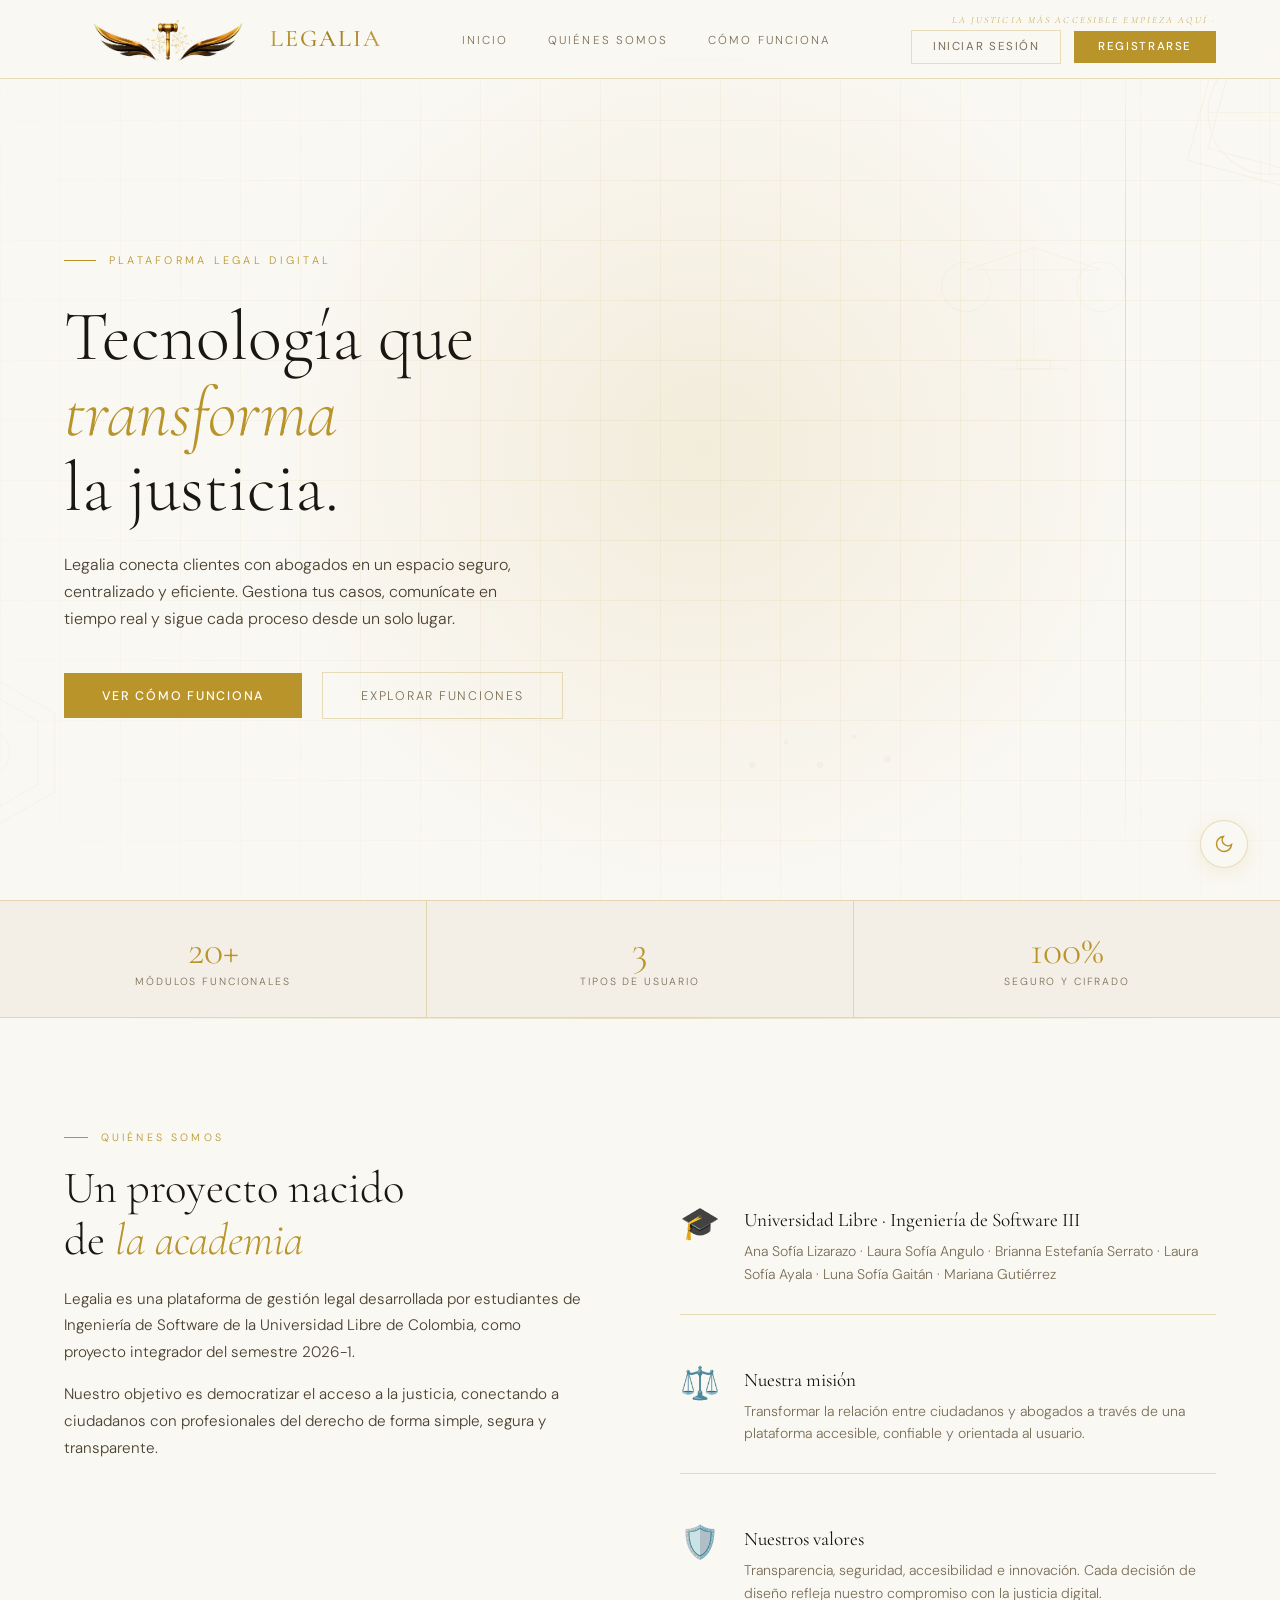
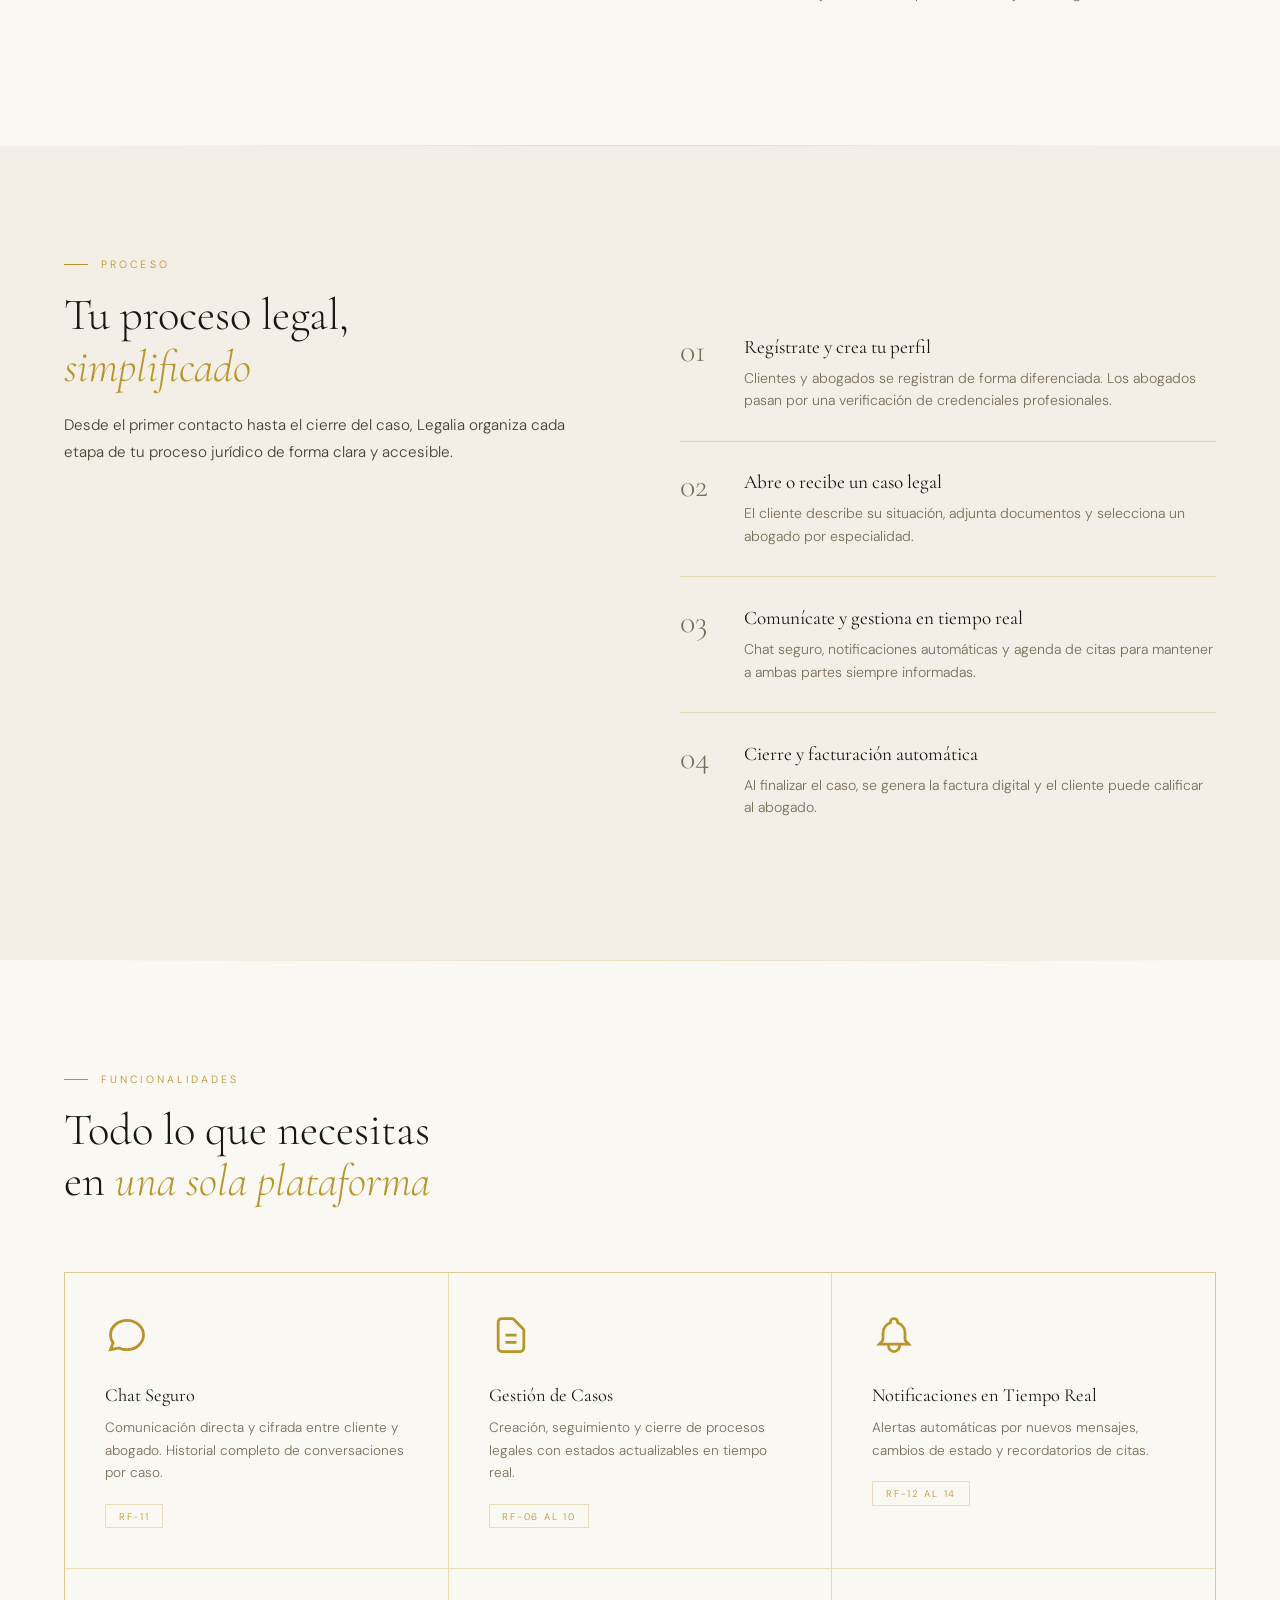
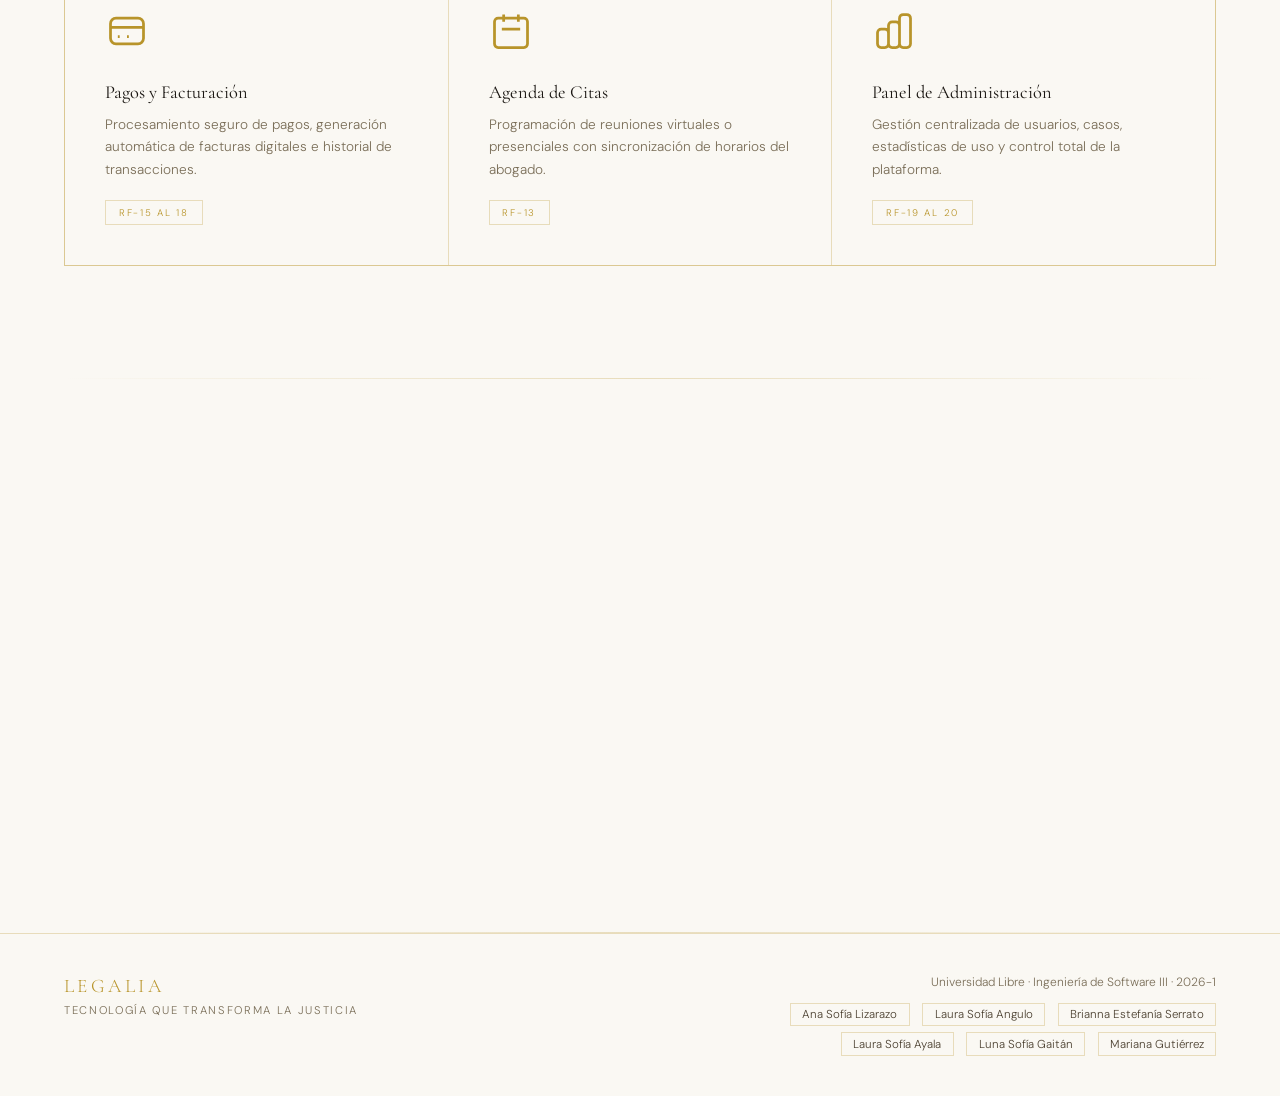
==== commit 29e8866f: "Update index.html" ====
--- a/index.html
+++ b/index.html
@@ -306,5 +306,37 @@
 <script src="js/auth.js"></script>
 <script src="js/dashboard.js"></script>
 <script src="js/chat.js"></script>
+
+<script>
+  // Esperar a que TODO el HTML cargue
+  document.addEventListener('DOMContentLoaded', async function() {
+    console.log('📦 Inicializando sistema...');
+    
+    // Verificar que window.db existe
+    if (!window.db || !window.db.iniciar) {
+      console.error('❌ Error crítico: window.db no está disponible');
+      alert('Error: La base de datos no cargó correctamente. Recarga la página.');
+      return;
+    }
+    
+    try {
+      // Inicializar base de datos
+      console.log('🔄 Conectando a IndexedDB...');
+      await window.db.iniciar();
+      console.log('✅ Base de datos lista');
+      
+      // Opcional: mostrar indicador de éxito
+      const indicator = document.createElement('div');
+      indicator.textContent = '✅ Sistema listo';
+      indicator.style.cssText = 'position:fixed;bottom:10px;right:10px;background:#27ae60;color:white;padding:4px 12px;border-radius:20px;font-size:11px;z-index:9999;font-family:sans-serif;';
+      document.body.appendChild(indicator);
+      setTimeout(() => indicator.remove(), 2000);
+      
+    } catch (error) {
+      console.error('❌ Error al inicializar la base de datos:', error);
+      alert('Error al conectar con la base de datos. Recarga la página.');
+    }
+  });
+</script>
 </body>
 </html>
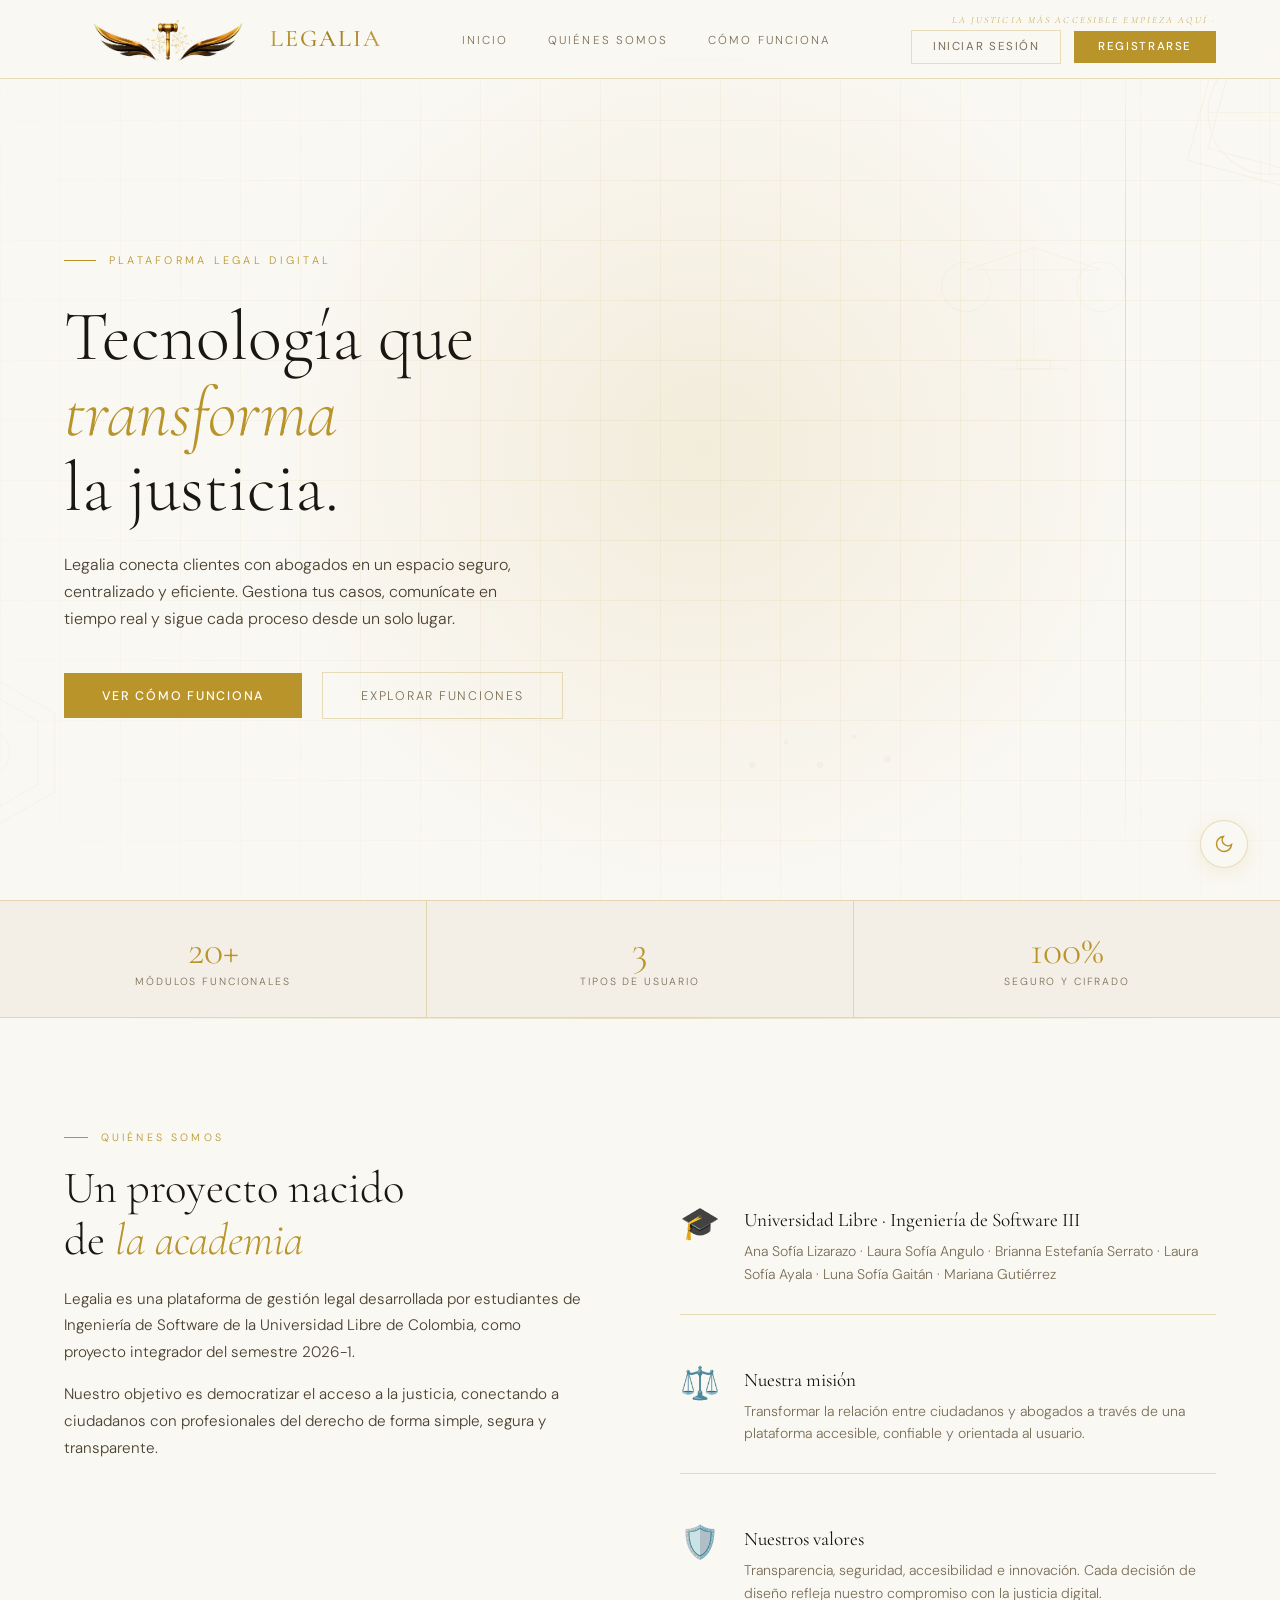
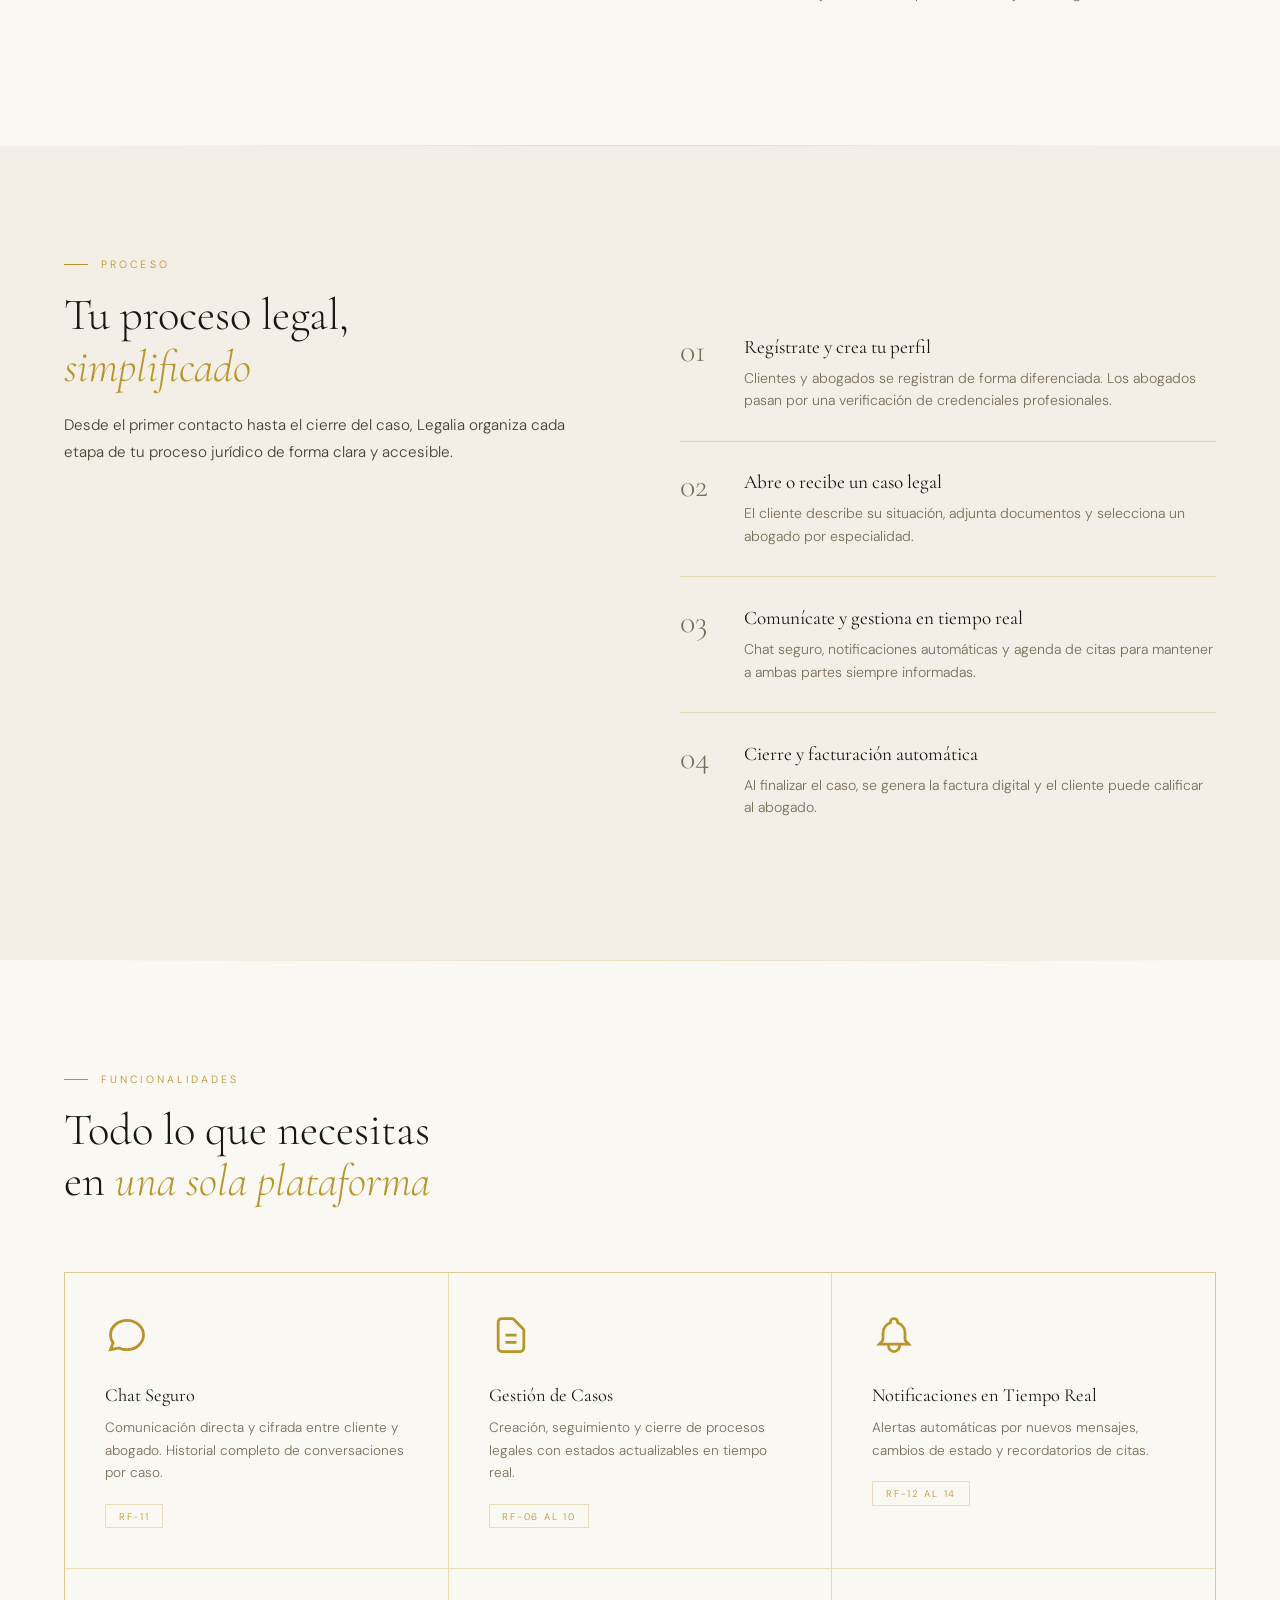
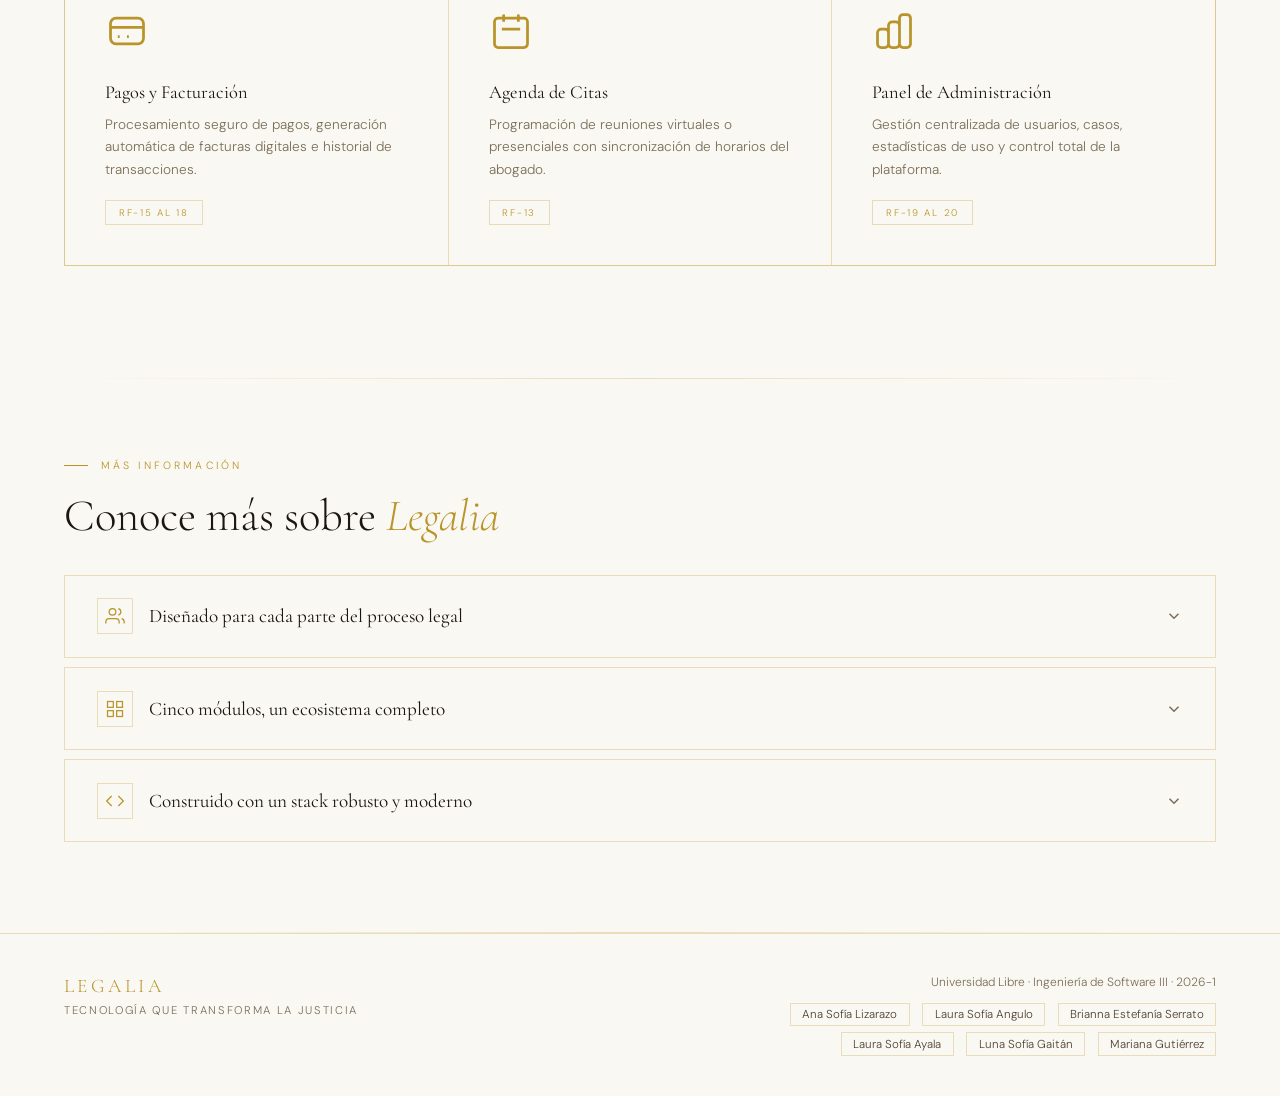
==== commit 14ca9e70: "Update index.html" ====
--- a/index.html
+++ b/index.html
@@ -3,19 +3,26 @@
 <head>
   <meta charset="UTF-8"/>
   <meta name="viewport" content="width=device-width, initial-scale=1.0"/>
-  <title>Legalia</title>
+  <title>Legalia | Tecnología que transforma la justicia</title>
+  <meta name="description" content="Legalia es una plataforma legal digital que conecta clientes con abogados. Gestión de casos, chat seguro, pagos integrados y seguimiento en tiempo real.">
+  <meta name="keywords" content="abogados, plataforma legal, gestión de casos, justicia digital, asesoría legal">
+  <meta name="author" content="Equipo Legalia - Universidad Libre">
+  <meta property="og:title" content="Legalia - Tecnología que transforma la justicia">
+  <meta property="og:description" content="Plataforma legal digital para clientes y abogados. Gestiona tus casos, comunícate en tiempo real.">
+  <meta property="og:type" content="website">
+  <link rel="icon" type="image/png" href="assets/images/logolegalia.png">
   <link href="https://fonts.googleapis.com/css2?family=Cormorant+Garamond:ital,wght@0,300;0,400;0,600;1,300;1,400&family=DM+Sans:ital,wght@0,300;0,400;0,500;1,300&display=swap" rel="stylesheet"/>
   <link rel="stylesheet" href="css/styles.css"/>
 </head>
 <body>
 
 <nav>
-  <div class="logo-container">
+  <a href="/" class="logo-container" style="text-decoration: none;">
     <div class="logo-icon">
-      <img src="assets/images/logolegalia.png" alt="Legalia" style="height: 52px; width: auto; display: block;">
+      <img src="assets/images/logolegalia.png" alt="Legalia - Ir al inicio" style="height: 52px; width: auto; display: block;">
     </div>
     <span class="logo-legalia">LEGALIA</span>
-  </div>
+  </a>
 
   <ul class="nav-links">
     <li><a href="#">Inicio</a></li>
@@ -190,7 +197,12 @@
 <div class="divider"></div>
 
 <footer>
-  <div class="footer-left"><div class="footer-logo">LEGALIA</div><div class="footer-slogan">Tecnología que transforma la justicia</div></div>
+  <div class="footer-left">
+    <a href="/" style="text-decoration: none;">
+      <div class="footer-logo">LEGALIA</div>
+      <div class="footer-slogan">Tecnología que transforma la justicia</div>
+    </a>
+  </div>
   <div class="footer-center">
     <div class="footer-uni">Universidad Libre · Ingeniería de Software III · 2026-1</div>
     <div class="footer-team"><span>Ana Sofía Lizarazo</span><span>Laura Sofía Angulo</span><span>Brianna Estefanía Serrato</span><span>Laura Sofía Ayala</span><span>Luna Sofía Gaitán</span><span>Mariana Gutiérrez</span></div>
@@ -209,8 +221,8 @@
       <button class="modal-tab" onclick="setLoginType('abogado',this)">Abogado</button>
       <button class="modal-tab" onclick="setLoginType('admin',this)">Administrador</button>
     </div>
-    <div class="form-field"><label>Correo electrónico</label><input type="email" placeholder="tucorreo@ejemplo.com"/></div>
-    <div class="form-field"><label>Contraseña</label><input type="password" placeholder="••••••••"/></div>
+    <div class="form-field"><label>Correo electrónico</label><input type="email" id="loginEmail" placeholder="tucorreo@ejemplo.com"/></div>
+    <div class="form-field"><label>Contraseña</label><input type="password" id="loginPassword" placeholder="••••••••"/></div>
     <div style="text-align:right;margin-bottom:.5rem;"><button style="background:none;border:none;font-size:.78rem;color:var(--gold);cursor:pointer;font-family:inherit;">¿Olvidaste tu contraseña?</button></div>
     <button class="modal-submit" onclick="doLogin()">Iniciar sesión</button>
     <p class="modal-footer-text">¿No tienes cuenta? <button onclick="closeModal('loginModal');openModal('register')">Regístrate aquí</button></p>
@@ -229,14 +241,14 @@
       <button class="user-type-btn" id="reg-abogado" onclick="setRegType('abogado')">Abogado</button>
     </div>
     <div class="form-row">
-      <div class="form-field"><label>Nombre</label><input type="text" placeholder="Tu nombre"/></div>
-      <div class="form-field"><label>Apellido</label><input type="text" placeholder="Tu apellido"/></div>
-    </div>
-    <div class="form-field"><label>Correo electrónico</label><input type="email" placeholder="tucorreo@ejemplo.com"/></div>
-    <div class="form-field"><label>Contraseña</label><input type="password" placeholder="Mínimo 8 caracteres"/></div>
+      <div class="form-field"><label>Nombre</label><input type="text" id="regNombre" placeholder="Tu nombre"/></div>
+      <div class="form-field"><label>Apellido</label><input type="text" id="regApellido" placeholder="Tu apellido"/></div>
+    </div>
+    <div class="form-field"><label>Correo electrónico</label><input type="email" id="regEmail" placeholder="tucorreo@ejemplo.com"/></div>
+    <div class="form-field"><label>Contraseña</label><input type="password" id="regPassword" placeholder="Mínimo 8 caracteres"/></div>
     <div id="lawyer-fields" style="display:none;">
-      <div class="form-field"><label>Tarjeta profesional</label><input type="text" placeholder="Número de tarjeta profesional"/></div>
-      <div class="form-field"><label>Especialidad</label><select><option value="">Selecciona tu especialidad</option><option>Derecho Civil</option><option>Derecho Penal</option><option>Derecho Laboral</option><option>Derecho Comercial</option><option>Derecho de Familia</option><option>Derecho Administrativo</option></select></div>
+      <div class="form-field"><label>Tarjeta profesional</label><input type="text" id="regTarjeta" placeholder="Número de tarjeta profesional"/></div>
+      <div class="form-field"><label>Especialidad</label><select id="regEspecialidad"><option value="">Selecciona tu especialidad</option><option>Derecho Civil</option><option>Derecho Penal</option><option>Derecho Laboral</option><option>Derecho Comercial</option><option>Derecho de Familia</option><option>Derecho Administrativo</option></select></div>
     </div>
     <button class="modal-submit" onclick="doRegister()">Crear cuenta</button>
     <p class="modal-footer-text">¿Ya tienes cuenta? <button onclick="closeModal('registerModal');openModal('login')">Inicia sesión</button></p>
@@ -308,33 +320,25 @@
 <script src="js/chat.js"></script>
 
 <script>
-  // Esperar a que TODO el HTML cargue
   document.addEventListener('DOMContentLoaded', async function() {
-    console.log('📦 Inicializando sistema...');
+    console.log('📦 Inicializando Legalia...');
     
-    // Verificar que window.db existe
     if (!window.db || !window.db.iniciar) {
-      console.error('❌ Error crítico: window.db no está disponible');
-      alert('Error: La base de datos no cargó correctamente. Recarga la página.');
+      console.error('❌ Error: window.db no está disponible');
       return;
     }
     
     try {
-      // Inicializar base de datos
-      console.log('🔄 Conectando a IndexedDB...');
       await window.db.iniciar();
       console.log('✅ Base de datos lista');
       
-      // Opcional: mostrar indicador de éxito
       const indicator = document.createElement('div');
-      indicator.textContent = '✅ Sistema listo';
-      indicator.style.cssText = 'position:fixed;bottom:10px;right:10px;background:#27ae60;color:white;padding:4px 12px;border-radius:20px;font-size:11px;z-index:9999;font-family:sans-serif;';
+      indicator.textContent = '✅ Sistema Legalia listo';
+      indicator.style.cssText = 'position:fixed;bottom:10px;right:10px;background:#27ae60;color:white;padding:4px 12px;border-radius:20px;font-size:11px;z-index:9999;font-family:sans-serif;opacity:0.8';
       document.body.appendChild(indicator);
-      setTimeout(() => indicator.remove(), 2000);
-      
+      setTimeout(() => indicator.remove(), 3000);
     } catch (error) {
-      console.error('❌ Error al inicializar la base de datos:', error);
-      alert('Error al conectar con la base de datos. Recarga la página.');
+      console.error('❌ Error al inicializar:', error);
     }
   });
 </script>
--- a/css/styles.css
+++ b/css/styles.css
@@ -1,15 +1,21 @@
 *,*::before,*::after{box-sizing:border-box;margin:0;padding:0}
-:root,[data-theme="light"]{--bg:#faf8f3;--bg2:#f3efe6;--bg3:#ede8db;--gold:#b8942a;--gold2:#d4aa3a;--gold-dim:rgba(184,148,42,0.10);--gold-border:rgba(184,148,42,0.28);--text:#1a1612;--text-muted:#7a6e58;--text-mid:#4a3f2f;--white:#1a1612;--nav-bg:rgba(250,248,243,0.90);--card-bg:#faf8f3;--card-hover:#f3efe6;--shadow:rgba(184,148,42,0.12);--hero-glow:rgba(184,148,42,0.12);--grid-line:rgba(184,148,42,0.07);--deco-opacity:0.06;--scrollbar-bg:#f3efe6}
-[data-theme="dark"]{--bg:#0e0c09;--bg2:#151210;--bg3:#1c1812;--gold:#c9a84c;--gold2:#e2c272;--gold-dim:rgba(201,168,76,0.15);--gold-border:rgba(201,168,76,0.25);--text:#f0e8d8;--text-muted:#8a7e68;--text-mid:#c4b89a;--white:#fdf8ef;--nav-bg:rgba(14,12,9,0.88);--card-bg:#0e0c09;--card-hover:#1c1812;--shadow:rgba(0,0,0,0.4);--hero-glow:rgba(201,168,76,0.08);--grid-line:rgba(201,168,76,0.04);--deco-opacity:0.055;--scrollbar-bg:#0e0c09}
+:root,[data-theme="light"]{--bg:#faf8f3;--bg2:#f3efe6;--bg3:#ede8db;--gold:#b8942a;--gold2:#d4aa3a;--gold-dim:rgba(184,148,42,0.10);--gold-border:rgba(184,148,42,0.28);--text:#1a1612;--text-muted:#7a6e58;--text-mid:#4a3f2f;--white:#1a1612;--nav-bg:rgba(250,248,243,0.90);--card-bg:#faf8f3;--card-hover:#f3efe6;--shadow:rgba(184,148,42,0.12);--hero-glow:rgba(184,148,42,0.12);--grid-line:rgba(184,148,42,0.07);--deco-opacity:0.06;--scrollbar-bg:#f3efe6;--success:#2e7d32;--success-bg:rgba(46,125,50,0.1);--error:#c62828;--error-bg:rgba(198,40,40,0.1);--warning:#ed6c02;--warning-bg:rgba(237,108,2,0.1)}
+[data-theme="dark"]{--bg:#0e0c09;--bg2:#151210;--bg3:#1c1812;--gold:#c9a84c;--gold2:#e2c272;--gold-dim:rgba(201,168,76,0.15);--gold-border:rgba(201,168,76,0.25);--text:#f0e8d8;--text-muted:#8a7e68;--text-mid:#c4b89a;--white:#fdf8ef;--nav-bg:rgba(14,12,9,0.88);--card-bg:#0e0c09;--card-hover:#1c1812;--shadow:rgba(0,0,0,0.4);--hero-glow:rgba(201,168,76,0.08);--grid-line:rgba(201,168,76,0.04);--deco-opacity:0.055;--scrollbar-bg:#0e0c09;--success:#4caf50;--success-bg:rgba(76,175,80,0.15);--error:#f44336;--error-bg:rgba(244,67,54,0.15);--warning:#ff9800;--warning-bg:rgba(255,152,0,0.15)}
 html{scroll-behavior:smooth}
 body{background:var(--bg);color:var(--text);font-family:'DM Sans',sans-serif;font-weight:300;overflow-x:hidden;transition:background .4s ease,color .4s ease}
 ::-webkit-scrollbar{width:4px}::-webkit-scrollbar-track{background:var(--scrollbar-bg)}::-webkit-scrollbar-thumb{background:var(--gold-border);border-radius:2px}
 .icon-sun{display:none}.icon-moon{display:block}[data-theme="dark"] .icon-sun{display:block}[data-theme="dark"] .icon-moon{display:none}
 nav{position:fixed;top:0;left:0;right:0;z-index:100;display:flex;align-items:center;justify-content:space-between;padding:0.8rem 5vw;background:var(--nav-bg);backdrop-filter:blur(18px);border-bottom:1px solid var(--gold-border);animation:fadeDown .7s ease both;transition:background .4s ease,border-color .4s ease}
-.logo{display:flex;align-items:center;gap:0;text-decoration:none;flex-shrink:0}
-.logo-icon{display:flex;align-items:center;justify-content:center;flex-shrink:0;transition:opacity .3s}
-.logo:hover .logo-icon{opacity:1}
-.logo-icon img{height:52px;width:auto;display:block}
+.logo-container{display:flex;align-items:center;gap:0;text-decoration:none;cursor:pointer;transition:opacity .3s ease}
+.logo-container:hover{opacity:0.85}
+.logo-icon{display:flex;align-items:center;margin:0;padding:0}
+.logo-icon img{height:52px;width:auto;display:block;margin:0;padding:0;background:transparent;mix-blend-mode:multiply;transition:all .3s ease}
+[data-theme="light"] .logo-icon img{mix-blend-mode:multiply}
+[data-theme="dark"] .logo-icon img{mix-blend-mode:screen;filter:brightness(3.5) contrast(1.0)}
+.logo-legalia{font-family:'Cormorant Garamond',Georgia,serif;font-size:1.5rem;font-weight:500;letter-spacing:2px;margin:0;padding:0;margin-left:-2px;background:linear-gradient(135deg,#d4af37 0%,#b8942a 40%,#8b6914 60%,#d4af37 100%);-webkit-background-clip:text;background-clip:text;color:transparent;transition:all .3s ease}
+.logo-container:hover .logo-legalia{letter-spacing:3px}
+[data-theme="dark"] .logo-legalia{background:linear-gradient(135deg,#f2d86a 0%,#d4af37 40%,#b8942a 70%,#f2d86a 100%);-webkit-background-clip:text;background-clip:text;text-shadow:0 0 8px rgba(212,175,55,.4)}
+[data-theme="light"] .logo-legalia{background:linear-gradient(135deg,#c9a84c 0%,#a07c1a 50%,#c9a84c 100%);-webkit-background-clip:text;background-clip:text}
 .nav-right{display:flex;flex-direction:column;align-items:flex-end;gap:0.25rem}
 .nav-frase{font-size:.6rem;letter-spacing:.22em;text-transform:uppercase;color:var(--gold);opacity:.85;font-family:'Cormorant Garamond',serif;font-style:italic;white-space:nowrap}
 .nav-actions{display:flex;gap:.8rem;align-items:center}
@@ -56,8 +62,8 @@
 .step-content h3{font-family:'Cormorant Garamond',serif;font-size:1.2rem;font-weight:400;color:var(--text);margin-bottom:.5rem;transition:color .4s}
 .step-content p{font-size:.88rem;line-height:1.6;color:var(--text-muted);transition:color .4s}
 .features-grid{display:grid;grid-template-columns:repeat(3,1fr);gap:1px;background:var(--gold-border);border:1px solid var(--gold-border);margin-top:4rem;transition:background .4s,border-color .4s}
-.feature-card{background:var(--card-bg);padding:2.5rem;transition:background .3s;position:relative;overflow:hidden}
-.feature-card:hover{background:var(--card-hover)}
+.feature-card{background:var(--card-bg);padding:2.5rem;transition:background .3s,transform .3s;position:relative;overflow:hidden}
+.feature-card:hover{background:var(--card-hover);transform:translateY(-4px)}
 .feature-card:hover .feature-icon{transform:scale(1.1)}
 .feature-icon{width:44px;height:44px;margin-bottom:1.4rem;color:var(--gold);transition:transform .3s}
 .feature-card h3{font-family:'Cormorant Garamond',serif;font-size:1.15rem;font-weight:400;color:var(--text);margin-bottom:.7rem;transition:color .4s}
@@ -73,7 +79,7 @@
 .role-list li::before{content:'—';color:var(--gold);flex-shrink:0}
 .modules-grid{display:grid;grid-template-columns:repeat(5,1fr);gap:1.5rem;margin-top:4rem}
 .module-item{padding:1.8rem 1.4rem;border:1px solid rgba(184,148,42,0.15);text-align:center;transition:all .3s;background:var(--card-bg)}
-.module-item:hover{border-color:var(--gold);background:var(--gold-dim)}
+.module-item:hover{border-color:var(--gold);background:var(--gold-dim);transform:translateY(-3px)}
 .module-num{font-family:'Cormorant Garamond',serif;font-size:2rem;color:var(--gold);opacity:.5;line-height:1;margin-bottom:.8rem}
 .module-name{font-size:.78rem;letter-spacing:.08em;color:var(--text-mid);line-height:1.4;transition:color .4s}
 .stack-table{width:100%;border-collapse:collapse;margin-top:3rem;font-size:.88rem}
@@ -84,6 +90,8 @@
 .stack-table td:nth-child(2){color:var(--gold)}
 footer{padding:2.5rem 5vw;border-top:1px solid var(--gold-border);display:flex;align-items:flex-start;justify-content:space-between;flex-wrap:wrap;gap:2rem;transition:border-color .4s}
 .footer-left{flex-shrink:0}
+.footer-left a{text-decoration:none;transition:opacity .3s ease}
+.footer-left a:hover{opacity:0.8}
 .footer-logo{font-family:'Cormorant Garamond',serif;font-size:1.2rem;font-weight:300;letter-spacing:.18em;color:var(--gold)}
 .footer-slogan{font-size:.7rem;letter-spacing:.15em;text-transform:uppercase;color:var(--text-muted);margin-top:.35rem}
 .footer-center{text-align:right}
@@ -146,12 +154,12 @@
 @media(max-width:1000px){.hero-top{grid-template-columns:1fr;gap:2.5rem}}
 @media(max-width:900px){.nav-links{display:none}.how-inner{grid-template-columns:1fr;gap:3rem}.features-grid{grid-template-columns:1fr 1fr}.roles-grid{grid-template-columns:1fr}.modules-grid{grid-template-columns:repeat(3,1fr)}.stats-strip{flex-wrap:wrap}.stat-item{min-width:33%}.footer-center{text-align:left}.footer-team{justify-content:flex-start}}
 @media(max-width:600px){.features-grid{grid-template-columns:1fr}.modules-grid{grid-template-columns:repeat(2,1fr)}.stat-item{min-width:50%}.nav-actions .btn-ghost{display:none}.form-row{grid-template-columns:1fr}.accordion-btn{padding:1.2rem 1.2rem}.accordion-label{font-size:1rem}.accordion-item.open .accordion-body{padding:0 1.2rem 1.5rem}.nav-frase{display:none}}
-.dash-card{background:var(--card-bg);border:1px solid var(--gold-border);padding:2rem;transition:all .3s;cursor:pointer}
-.dash-card:hover{border-color:var(--gold);background:var(--card-hover);transform:translateY(-3px)}
+.dash-card{background:var(--card-bg);border:1px solid var(--gold-border);padding:2rem;transition:all .3s;cursor:pointer;border-radius:8px}
+.dash-card:hover{border-color:var(--gold);background:var(--card-hover);transform:translateY(-5px);box-shadow:0 10px 25px -5px var(--shadow)}
 .dash-card-icon{font-size:2rem;margin-bottom:1rem;line-height:1}
 .dash-card-title{font-family:'Cormorant Garamond',serif;font-size:1.15rem;font-weight:400;color:var(--text);margin-bottom:.5rem}
 .dash-card-desc{font-size:.85rem;color:var(--text-muted);line-height:1.6;margin-bottom:1.2rem}
-.dash-card-btn{background:none;border:1px solid var(--gold-border);color:var(--gold);font-family:'DM Sans',sans-serif;font-size:.72rem;letter-spacing:.12em;text-transform:uppercase;padding:.45rem 1rem;cursor:pointer;transition:all .3s}
+.dash-card-btn{background:none;border:1px solid var(--gold-border);color:var(--gold);font-family:'DM Sans',sans-serif;font-size:.72rem;letter-spacing:.12em;text-transform:uppercase;padding:.45rem 1rem;cursor:pointer;transition:all .3s;border-radius:4px}
 .dash-card-btn:hover{background:var(--gold);color:#fff;border-color:var(--gold)}
 .chat-bubble-wrap{display:flex;gap:.6rem;align-items:flex-end;max-width:78%}
 .chat-bubble-wrap.user{align-self:flex-end;flex-direction:row-reverse}
@@ -165,197 +173,181 @@
 .chat-bubble-wrap.bot .bubble-time{text-align:left}
 #chat-messages::-webkit-scrollbar{width:3px}
 #chat-messages::-webkit-scrollbar-thumb{background:var(--gold-border)}
-.logo-icon img {
-  background: transparent;
-  mix-blend-mode: multiply;
-}
-
-
-/* ============================================
-   UN SOLO LOGO - SIN CAMBIAR IMAGEN
-   ============================================ */
-
-.logo-icon img {
-  width: auto;
-  height: 52px;
-  display: block;
-  transition: all 0.3s ease;
-}
-
-/* Modo claro: multiplica el logo con fondo claro */
-[data-theme="light"] .logo-icon img {
-  mix-blend-mode: multiply;
-}
-
-/* Modo oscuro: screen hace que el fondo negro desaparezca */
-[data-theme="dark"] .logo-icon img {
-  mix-blend-mode: screen;
-  filter: brightness(3.5) contrast(1.0);
-}
-
-.logo:hover .logo-icon {
-  opacity: 1;
-}
-
-/* Contenedor del logo - SIN enlace */
-.logo-container {
-  display: flex;
-  align-items: center;
-  gap: 0;
-  margin: 0;
-  padding: 0;
-  cursor: default;
-}
-
-.logo-icon {
-  display: flex;
-  align-items: center;
-  margin: 0;
-  padding: 0;
-}
-
-.logo-icon img {
-  height: 52px;
-  width: auto;
-  display: block;
-  margin: 0;
-  padding: 0;
-}
-
-.logo-legalia {
-  font-family: 'Cormorant Garamond', Georgia, serif;
-  font-size: 1.5rem;
-  font-weight: 500;
-  letter-spacing: 2px;
-  margin: 0;
-  padding: 0;
-  margin-left: -2px;  /* Fuerza a pegarse aún más */
-  
-  /* Dorado elegante */
-  background: linear-gradient(135deg, #d4af37 0%, #b8942a 40%, #8b6914 60%, #d4af37 100%);
-  -webkit-background-clip: text;
-  background-clip: text;
-  color: transparent;
-  
-  transition: all 0.3s ease;
-  cursor: default;
-}
-
-/* Modo oscuro */
-[data-theme="dark"] .logo-legalia {
-  background: linear-gradient(135deg, #f2d86a 0%, #d4af37 40%, #b8942a 70%, #f2d86a 100%);
-  -webkit-background-clip: text;
-  background-clip: text;
-  text-shadow: 0 0 8px rgba(212, 175, 55, 0.4);
-}
-
-/* Modo claro */
-[data-theme="light"] .logo-legalia {
-  background: linear-gradient(135deg, #c9a84c 0%, #a07c1a 50%, #c9a84c 100%);
-  -webkit-background-clip: text;
-  background-clip: text;
-}
-
-/* Efecto hover solo visual, sin redirección */
-.logo-container:hover .logo-legalia {
-  background: linear-gradient(135deg, #e8c84a 0%, #c4a22a 50%, #e8c84a 100%);
-  -webkit-background-clip: text;
-  background-clip: text;
-  letter-spacing: 3px;
-}
-
-/* ============================================
-   DOCUMENTOS PENDIENTES
-   ============================================ */
-
-.documentos-pendientes {
-  background: var(--bg2);
-  border: 1px solid var(--gold-border);
-  border-radius: 8px;
-  padding: 1rem;
-  margin-top: 1rem;
-}
-
-.doc-item {
-  background: var(--card-bg);
-  border: 1px solid var(--gold-border);
-  border-radius: 6px;
-  padding: 0.8rem;
-  margin-bottom: 0.8rem;
-  display: flex;
-  justify-content: space-between;
-  align-items: center;
-  flex-wrap: wrap;
-  gap: 0.8rem;
-}
-
-.doc-item:last-child {
-  margin-bottom: 0;
-}
-
-.doc-info {
-  flex: 1;
-}
-
-.doc-nombre {
-  font-weight: 500;
-  color: var(--text);
-  font-size: 0.9rem;
-}
-
-.doc-descripcion {
-  font-size: 0.75rem;
-  color: var(--text-muted);
-  margin-top: 0.2rem;
-}
-
-.doc-badge {
-  background: var(--gold-dim);
-  color: var(--gold);
-  font-size: 0.65rem;
-  padding: 0.2rem 0.6rem;
-  border-radius: 12px;
-}
-
-.doc-btn {
-  background: var(--gold);
-  color: #fff;
-  border: none;
-  padding: 0.4rem 1rem;
-  font-size: 0.7rem;
-  font-family: 'DM Sans', sans-serif;
-  cursor: pointer;
-  border-radius: 4px;
-  transition: all 0.3s;
-}
-
-.doc-btn:hover {
-  background: var(--gold2);
-}
-
-/* Modal para subir documentos */
-.doc-modal {
-  position: fixed;
-  top: 50%;
-  left: 50%;
-  transform: translate(-50%, -50%);
-  background: var(--bg);
-  border: 1px solid var(--gold-border);
-  padding: 1.5rem;
-  z-index: 1001;
-  width: 90%;
-  max-width: 400px;
-  border-radius: 8px;
-}
-
-.doc-modal-overlay {
-  position: fixed;
-  inset: 0;
-  background: rgba(0,0,0,0.5);
-  z-index: 1000;
-  display: none;
-}
-
-.doc-modal-overlay.active {
-  display: block;
-}
+.documentos-pendientes{background:var(--bg2);border:1px solid var(--gold-border);border-radius:8px;padding:1rem;margin-top:1rem}
+.doc-item{background:var(--card-bg);border:1px solid var(--gold-border);border-radius:6px;padding:0.8rem;margin-bottom:0.8rem;display:flex;justify-content:space-between;align-items:center;flex-wrap:wrap;gap:0.8rem}
+.doc-item:last-child{margin-bottom:0}
+.doc-info{flex:1}
+.doc-nombre{font-weight:500;color:var(--text);font-size:0.9rem}
+.doc-descripcion{font-size:0.75rem;color:var(--text-muted);margin-top:0.2rem}
+.doc-badge{background:var(--gold-dim);color:var(--gold);font-size:0.65rem;padding:0.2rem 0.6rem;border-radius:12px}
+.doc-btn{background:var(--gold);color:#fff;border:none;padding:0.4rem 1rem;font-size:0.7rem;font-family:'DM Sans',sans-serif;cursor:pointer;border-radius:4px;transition:all .3s}
+.doc-btn:hover{background:var(--gold2)}
+.doc-modal{position:fixed;top:50%;left:50%;transform:translate(-50%,-50%);background:var(--bg);border:1px solid var(--gold-border);padding:1.5rem;z-index:1001;width:90%;max-width:400px;border-radius:8px}
+.doc-modal-overlay{position:fixed;inset:0;background:rgba(0,0,0,0.5);z-index:1000;display:none}
+.doc-modal-overlay.active{display:block}
+.modal-overlay#dashboardOverlay{overflow:scroll!important;scroll-behavior:smooth!important;height:100%!important;max-height:100vh!important}
+.modal-overlay#dashboardOverlay>div{height:auto!important;min-height:100%!important;overflow:visible!important;display:block!important}
+
+/* ===== MENSAJES DE ÉXITO Y ERROR MEJORADOS ===== */
+.modal-success, .modal-error, .modal-info, .modal-warning {
+    padding: 1rem 1.2rem;
+    margin-bottom: 1.2rem;
+    border-radius: 8px;
+    font-size: 0.85rem;
+    line-height: 1.5;
+    text-align: center;
+    animation: slideDown 0.3s ease;
+}
+
+.modal-success {
+    background: var(--success-bg);
+    border: 1px solid var(--success);
+    color: var(--success);
+}
+
+.modal-error {
+    background: var(--error-bg);
+    border: 1px solid var(--error);
+    color: var(--error);
+}
+
+.modal-info {
+    background: var(--gold-dim);
+    border: 1px solid var(--gold);
+    color: var(--gold);
+}
+
+.modal-warning {
+    background: var(--warning-bg);
+    border: 1px solid var(--warning);
+    color: var(--warning);
+}
+
+@keyframes slideDown {
+    from {
+        opacity: 0;
+        transform: translateY(-10px);
+    }
+    to {
+        opacity: 1;
+        transform: translateY(0);
+    }
+}
+
+/* ===== TOAST NOTIFICATIONS ===== */
+.toast-notification {
+    position: fixed;
+    bottom: 2rem;
+    right: 2rem;
+    padding: 1rem 1.5rem;
+    border-radius: 8px;
+    font-size: 0.85rem;
+    font-weight: 500;
+    z-index: 10000;
+    animation: slideInRight 0.3s ease;
+    box-shadow: 0 4px 12px rgba(0,0,0,0.15);
+    backdrop-filter: blur(10px);
+}
+
+.toast-notification.success {
+    background: var(--success);
+    color: white;
+}
+
+.toast-notification.error {
+    background: var(--error);
+    color: white;
+}
+
+.toast-notification.info {
+    background: var(--gold);
+    color: white;
+}
+
+@keyframes slideInRight {
+    from {
+        opacity: 0;
+        transform: translateX(100px);
+    }
+    to {
+        opacity: 1;
+        transform: translateX(0);
+    }
+}
+
+/* ===== LOADER ===== */
+.loader-overlay {
+    position: fixed;
+    inset: 0;
+    background: rgba(0,0,0,0.5);
+    backdrop-filter: blur(4px);
+    display: flex;
+    align-items: center;
+    justify-content: center;
+    z-index: 10001;
+    animation: fadeIn 0.2s ease;
+}
+
+.loader-spinner {
+    width: 48px;
+    height: 48px;
+    border: 3px solid var(--gold-border);
+    border-top-color: var(--gold);
+    border-radius: 50%;
+    animation: spin 0.8s linear infinite;
+}
+
+@keyframes spin {
+    to { transform: rotate(360deg); }
+}
+
+@keyframes fadeIn {
+    from { opacity: 0; }
+    to { opacity: 1; }
+}
+
+/* ===== FORM VALIDATION STYLES ===== */
+.form-field input.error-field, .form-field select.error-field {
+    border-color: var(--error);
+    background: var(--error-bg);
+}
+
+.form-field .error-hint {
+    font-size: 0.7rem;
+    color: var(--error);
+    margin-top: 0.25rem;
+    display: block;
+}
+
+/* ===== DASHBOARD CARD IMPROVEMENTS ===== */
+.dash-card {
+    position: relative;
+    overflow: hidden;
+}
+
+.dash-card::after {
+    content: '';
+    position: absolute;
+    top: 0;
+    left: 0;
+    width: 100%;
+    height: 3px;
+    background: linear-gradient(90deg, var(--gold), transparent);
+    transform: scaleX(0);
+    transform-origin: left;
+    transition: transform 0.3s ease;
+}
+
+.dash-card:hover::after {
+    transform: scaleX(1);
+}
+
+/* ===== BOTONES MEJORADOS ===== */
+button:active {
+    transform: scale(0.98);
+}
+
+/* ===== FOOTER LINK MEJORADO ===== */
+.footer-left a {
+    display: inline-block;
+}
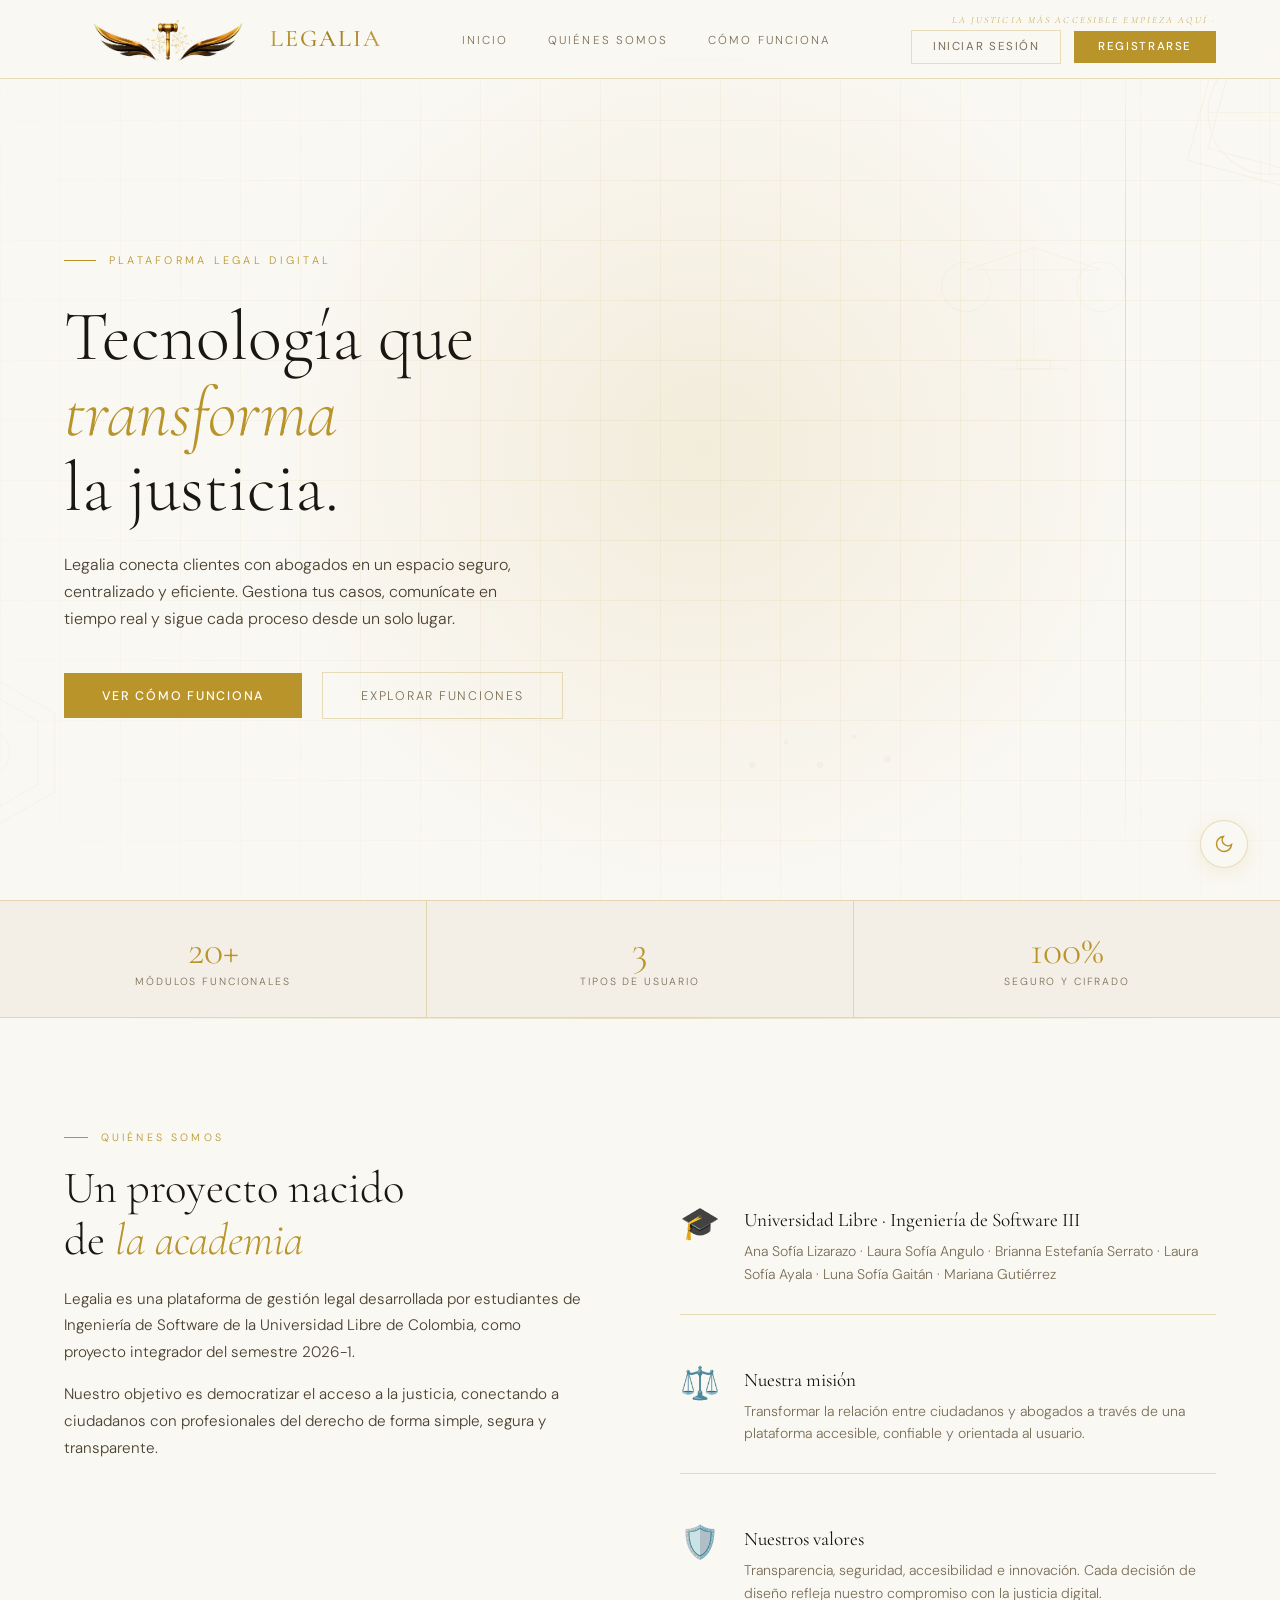
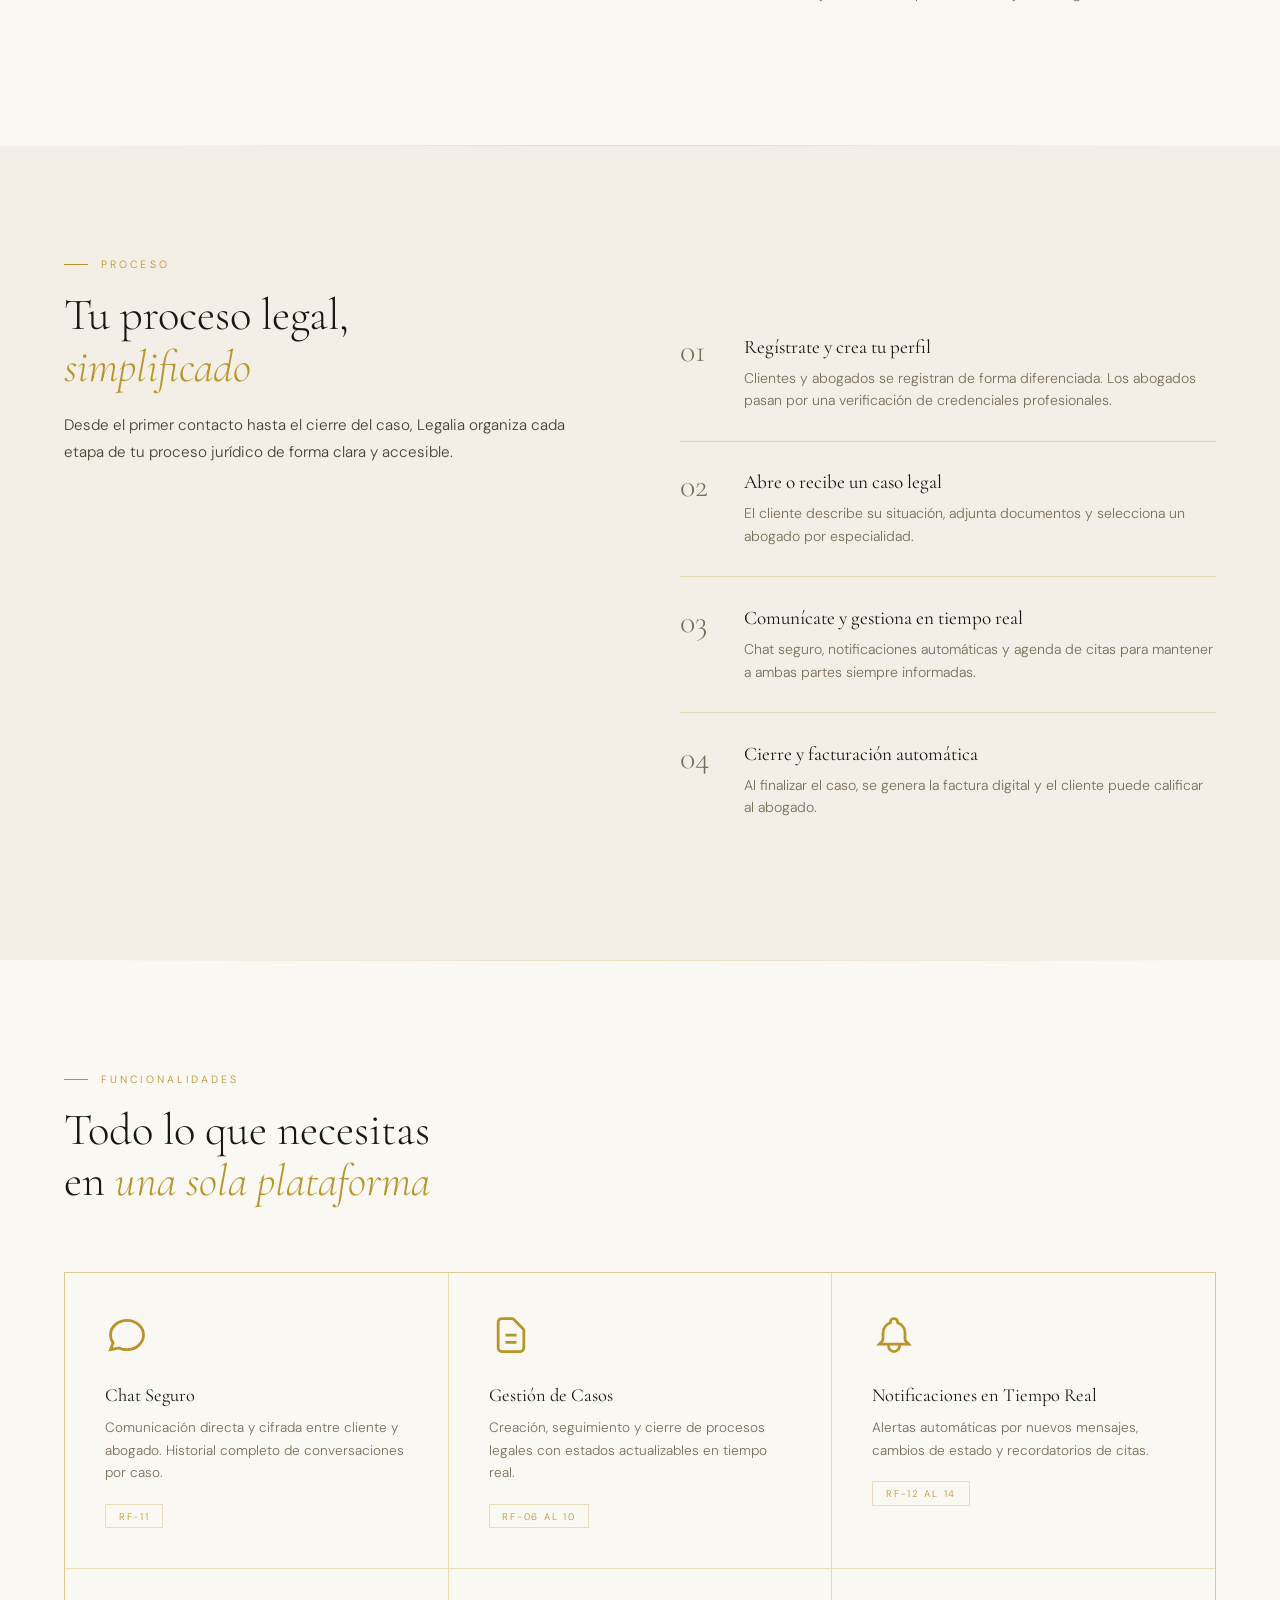
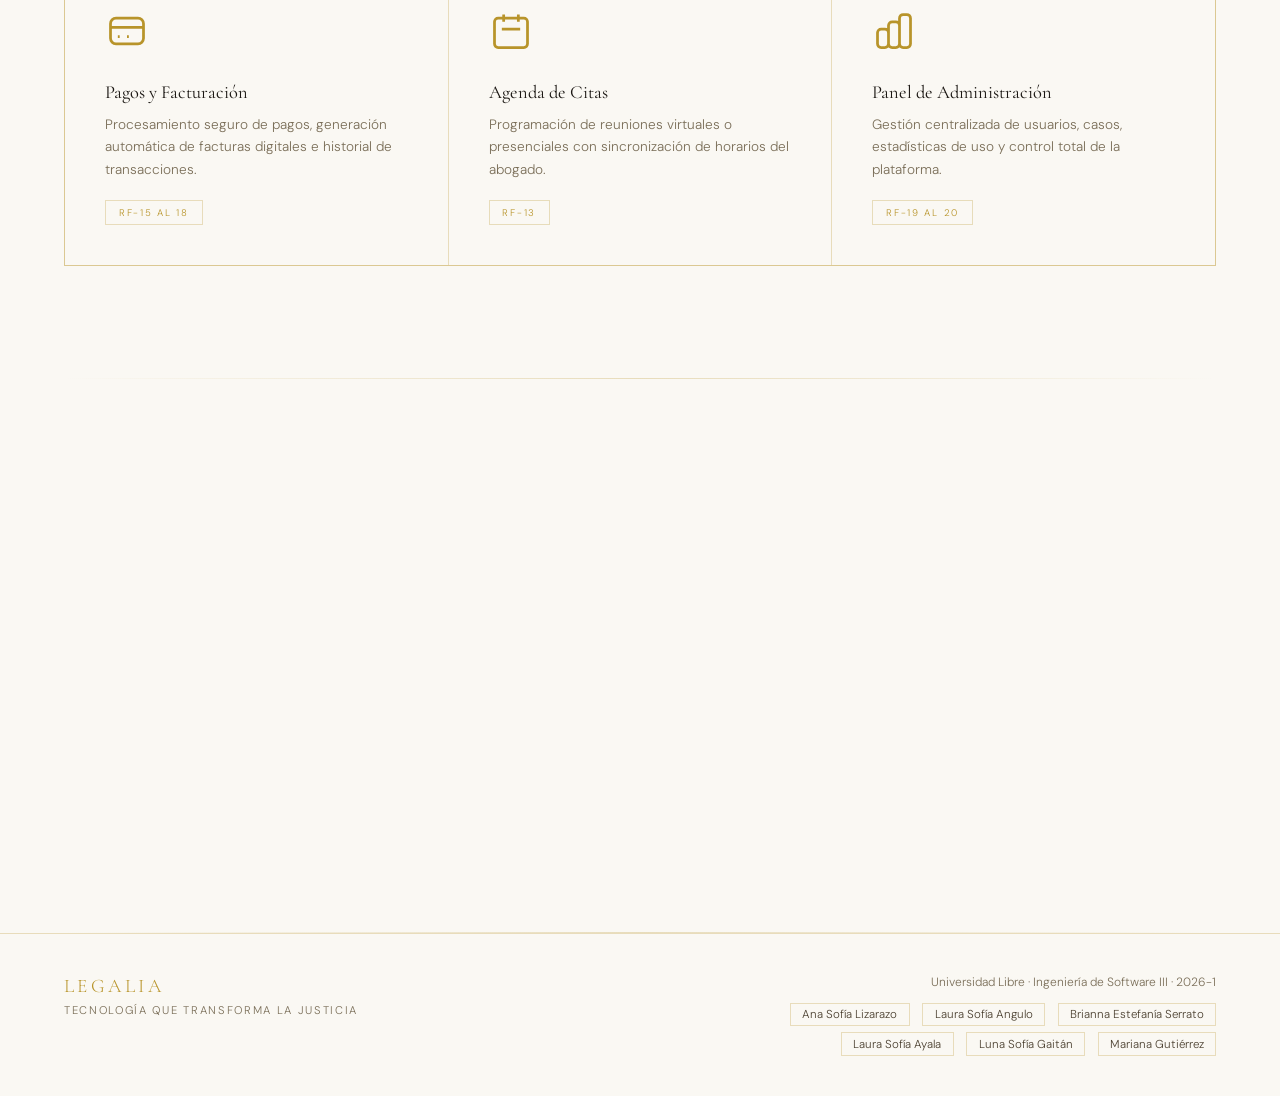
==== commit f939942b: "Update index.html" ====
--- a/index.html
+++ b/index.html
@@ -17,7 +17,7 @@
 <body>
 
 <nav>
-  <a href="/" class="logo-container" style="text-decoration: none;">
+  <a href="./" class="logo-container" style="text-decoration: none;">
     <div class="logo-icon">
       <img src="assets/images/logolegalia.png" alt="Legalia - Ir al inicio" style="height: 52px; width: auto; display: block;">
     </div>
@@ -198,7 +198,7 @@
 
 <footer>
   <div class="footer-left">
-    <a href="/" style="text-decoration: none;">
+    <a href="./" style="text-decoration: none;">
       <div class="footer-logo">LEGALIA</div>
       <div class="footer-slogan">Tecnología que transforma la justicia</div>
     </a>
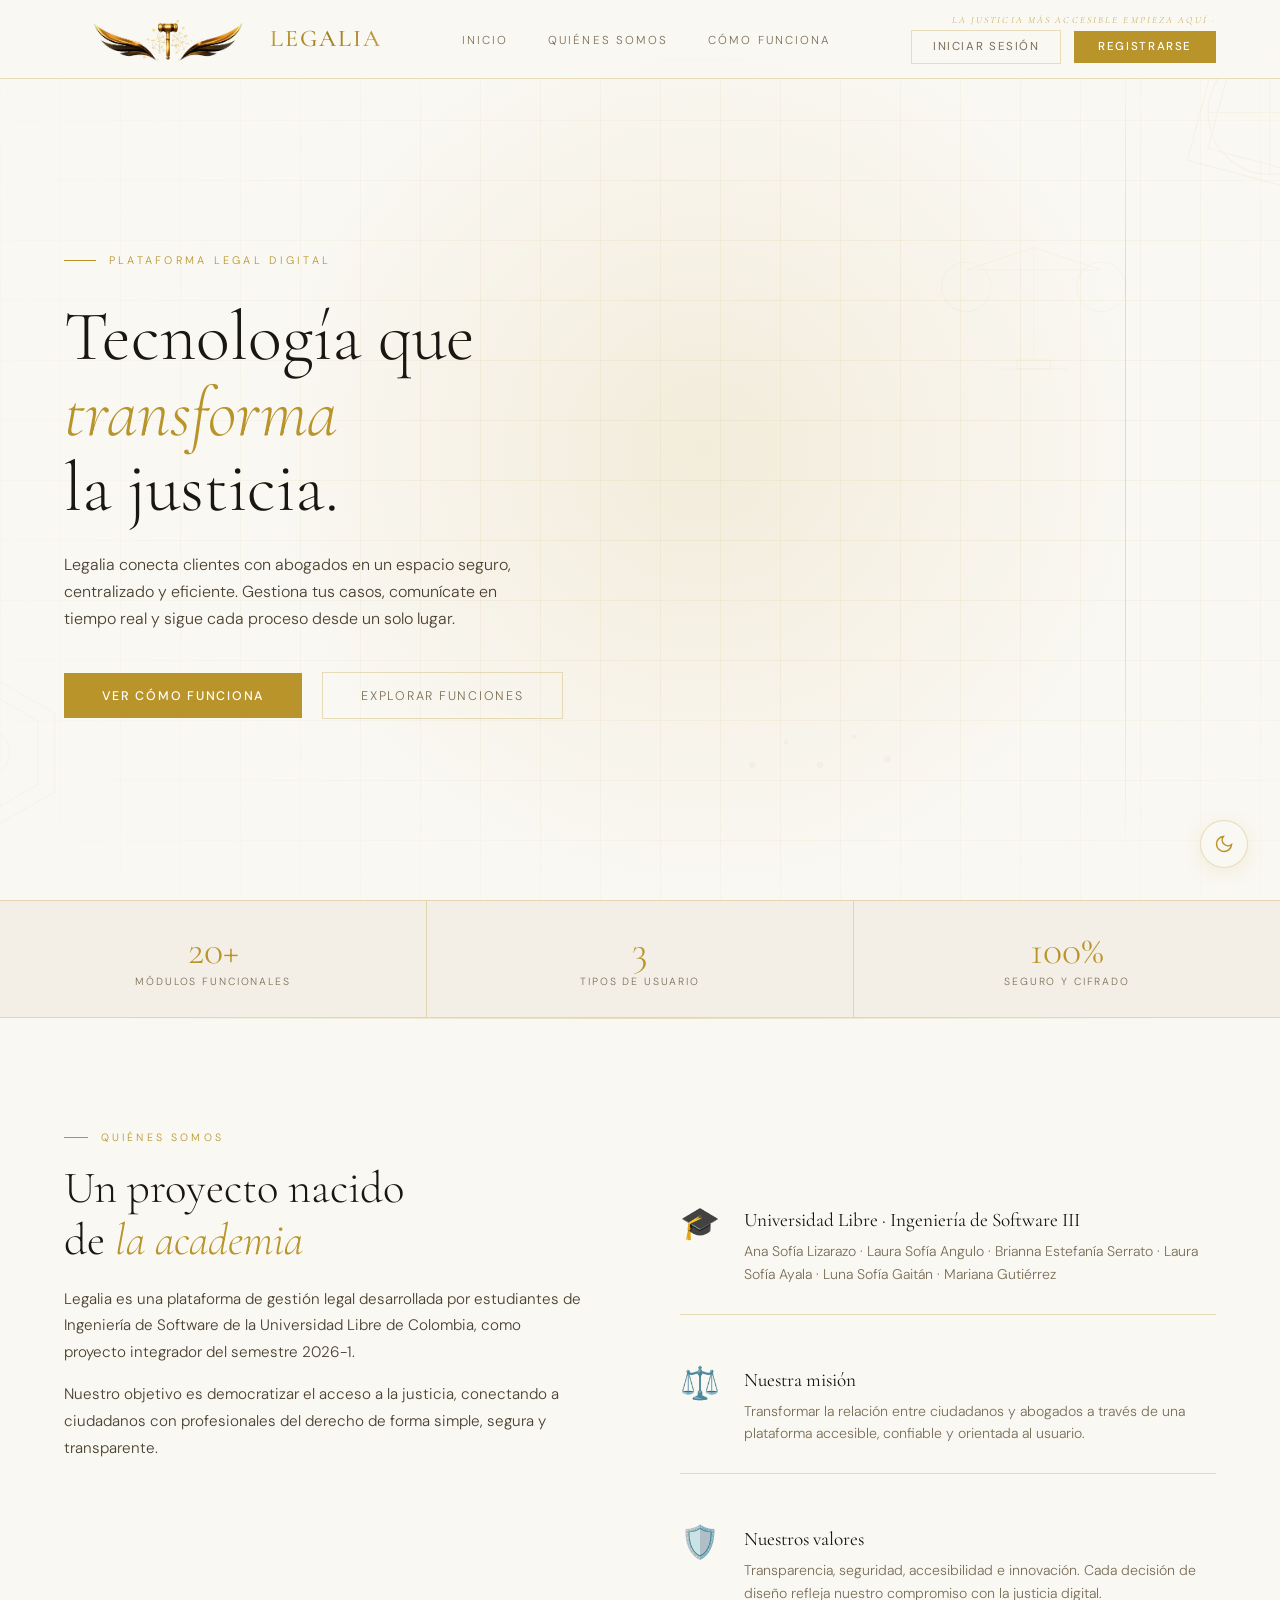
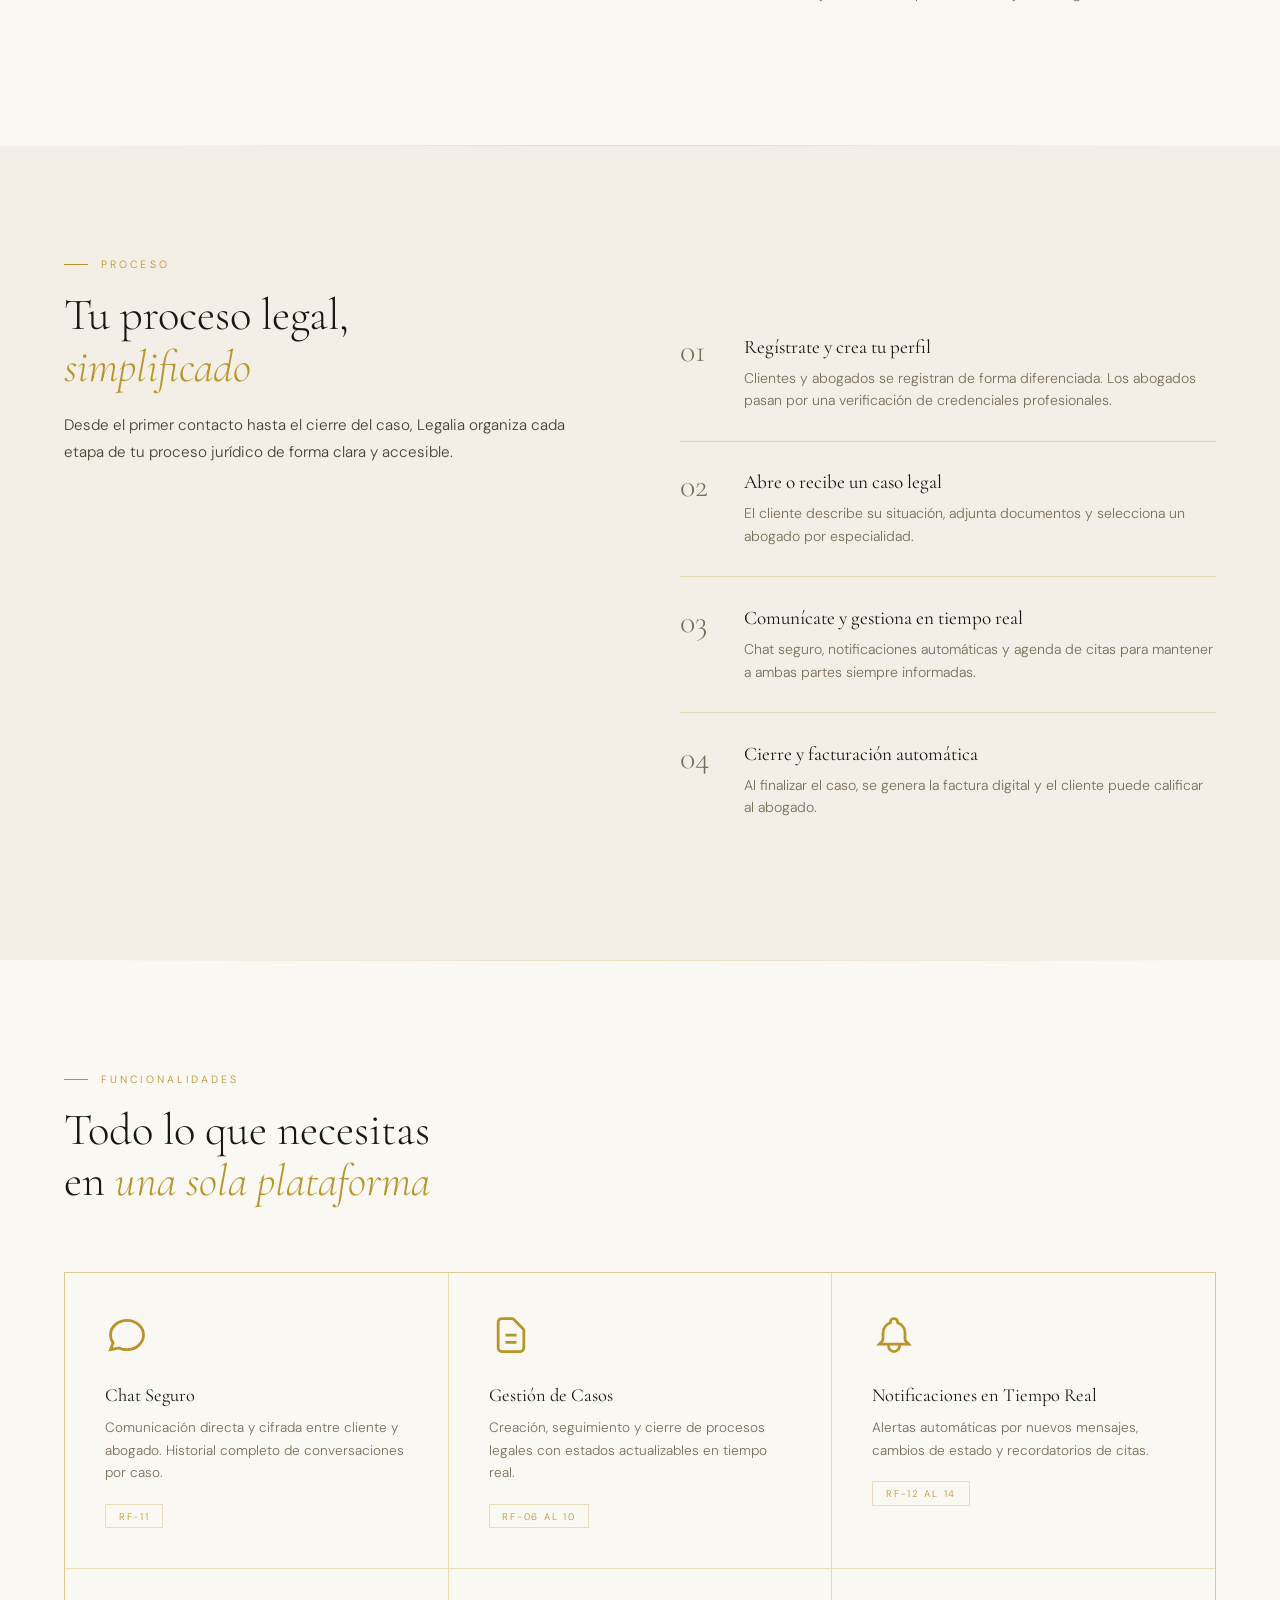
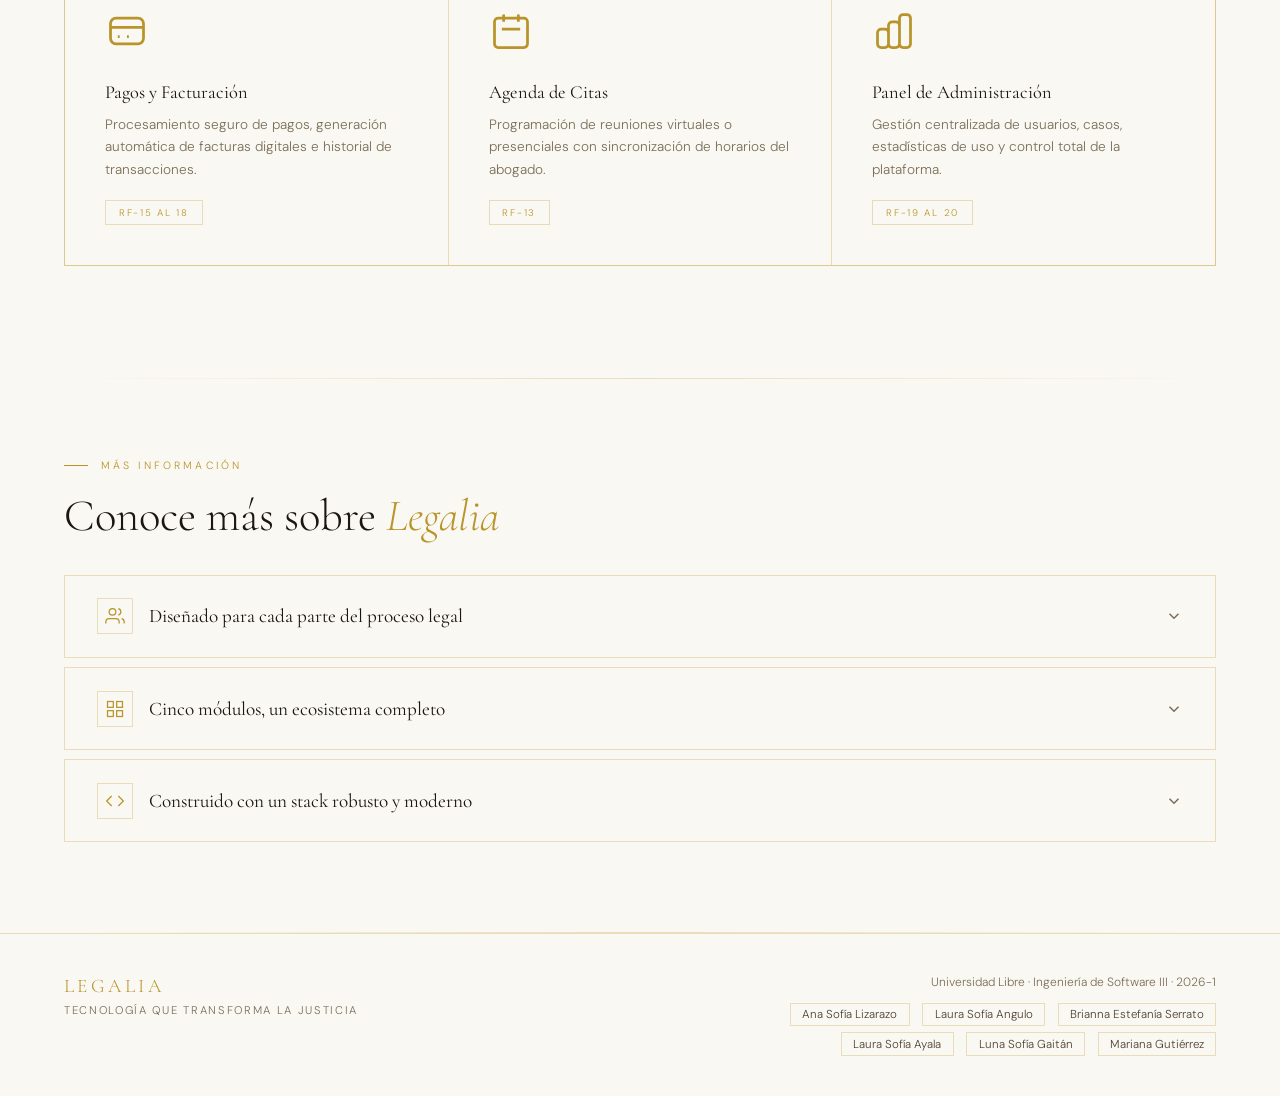
==== commit 9cca4cc1: "Update index.html" ====
--- a/index.html
+++ b/index.html
@@ -17,7 +17,7 @@
 <body>
 
 <nav>
-  <a href="./" class="logo-container" style="text-decoration: none;">
+  <a href="#" class="logo-container" style="text-decoration: none;">
     <div class="logo-icon">
       <img src="assets/images/logolegalia.png" alt="Legalia - Ir al inicio" style="height: 52px; width: auto; display: block;">
     </div>
@@ -198,7 +198,7 @@
 
 <footer>
   <div class="footer-left">
-    <a href="./" style="text-decoration: none;">
+    <a href="#" style="text-decoration: none;">
       <div class="footer-logo">LEGALIA</div>
       <div class="footer-slogan">Tecnología que transforma la justicia</div>
     </a>
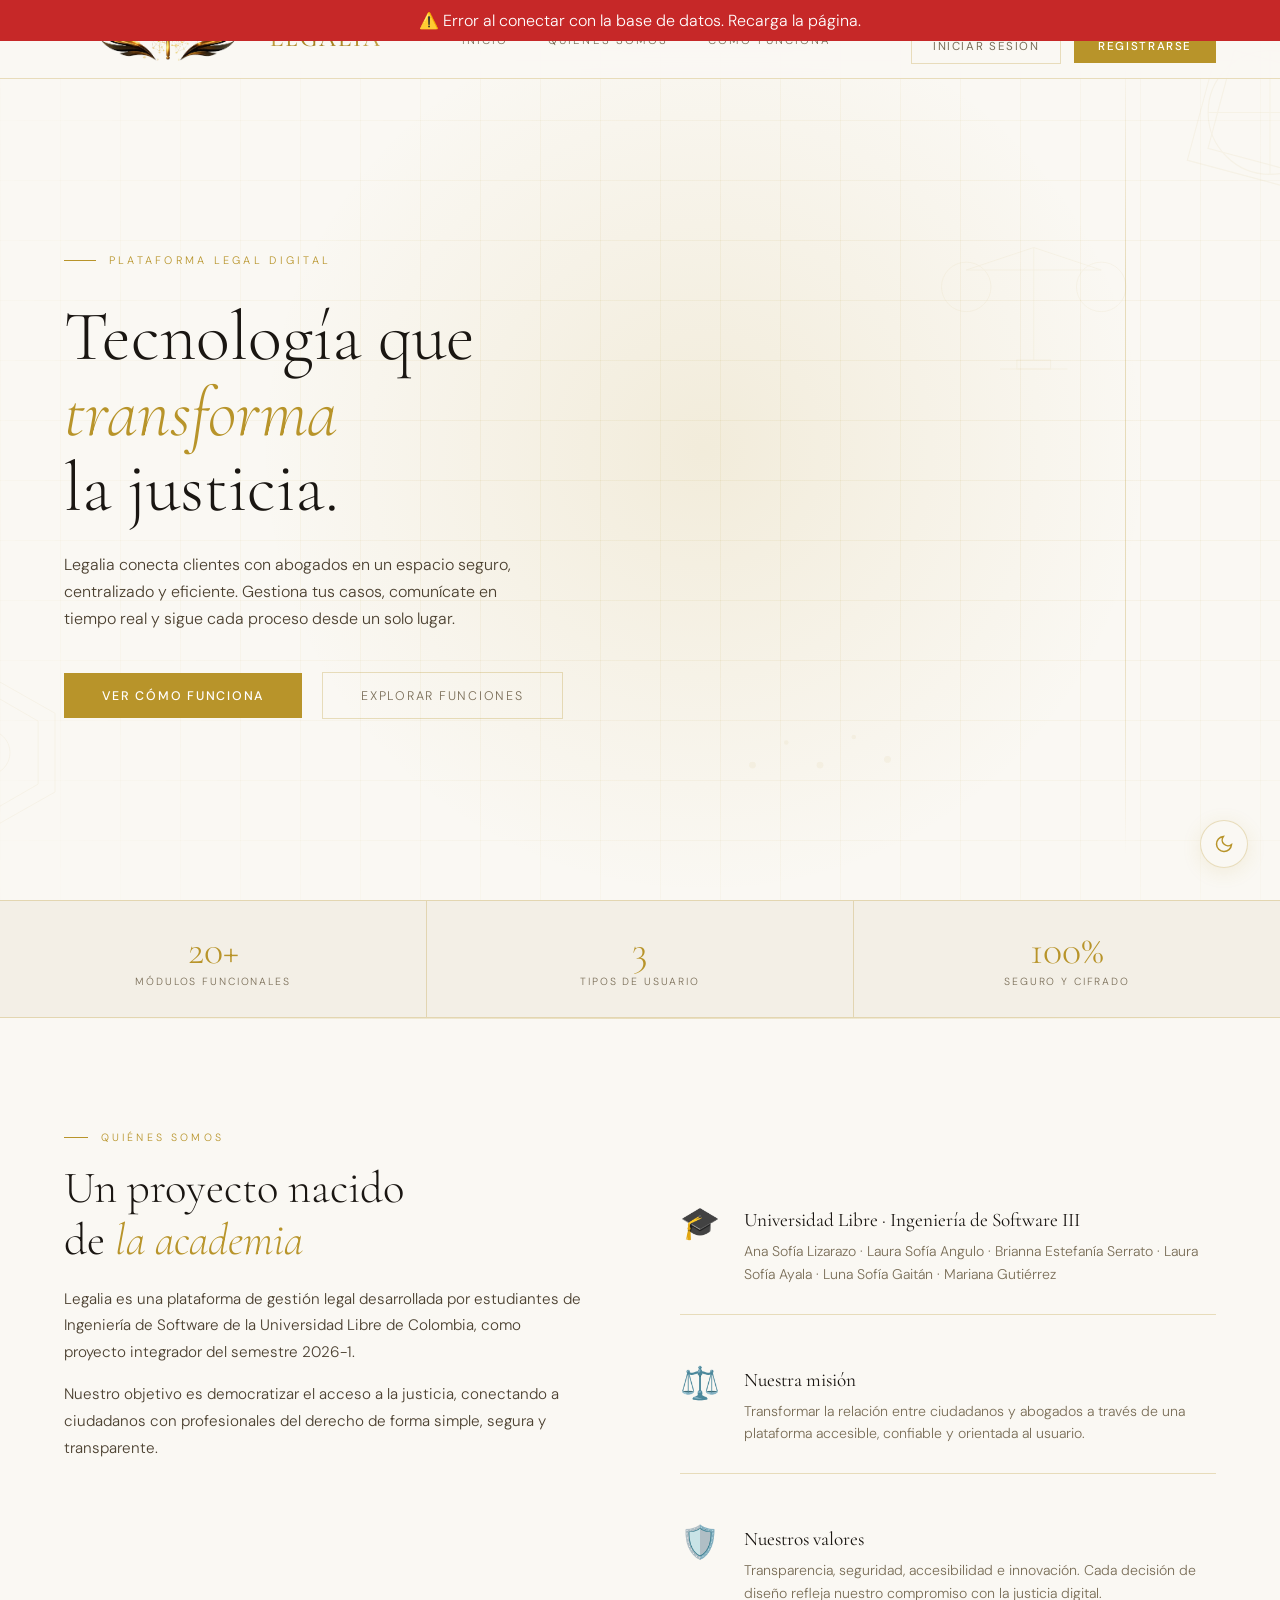
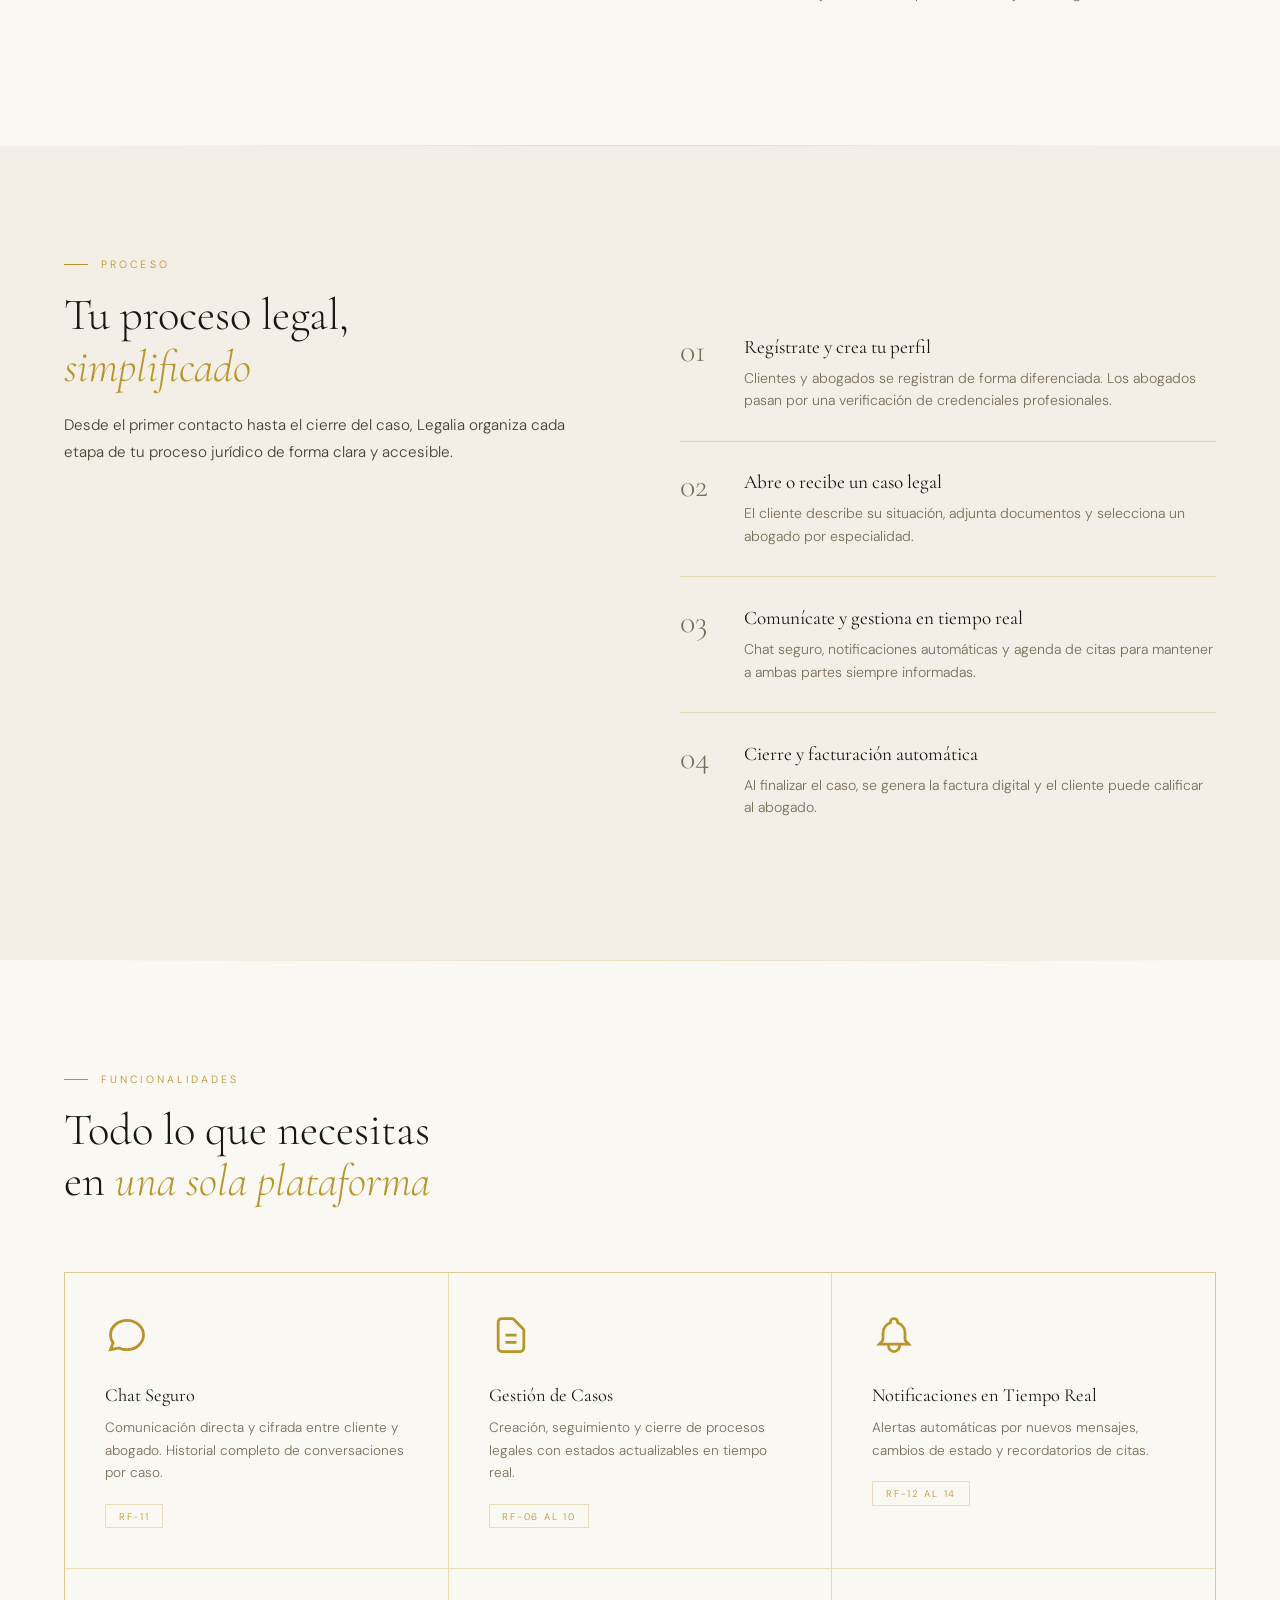
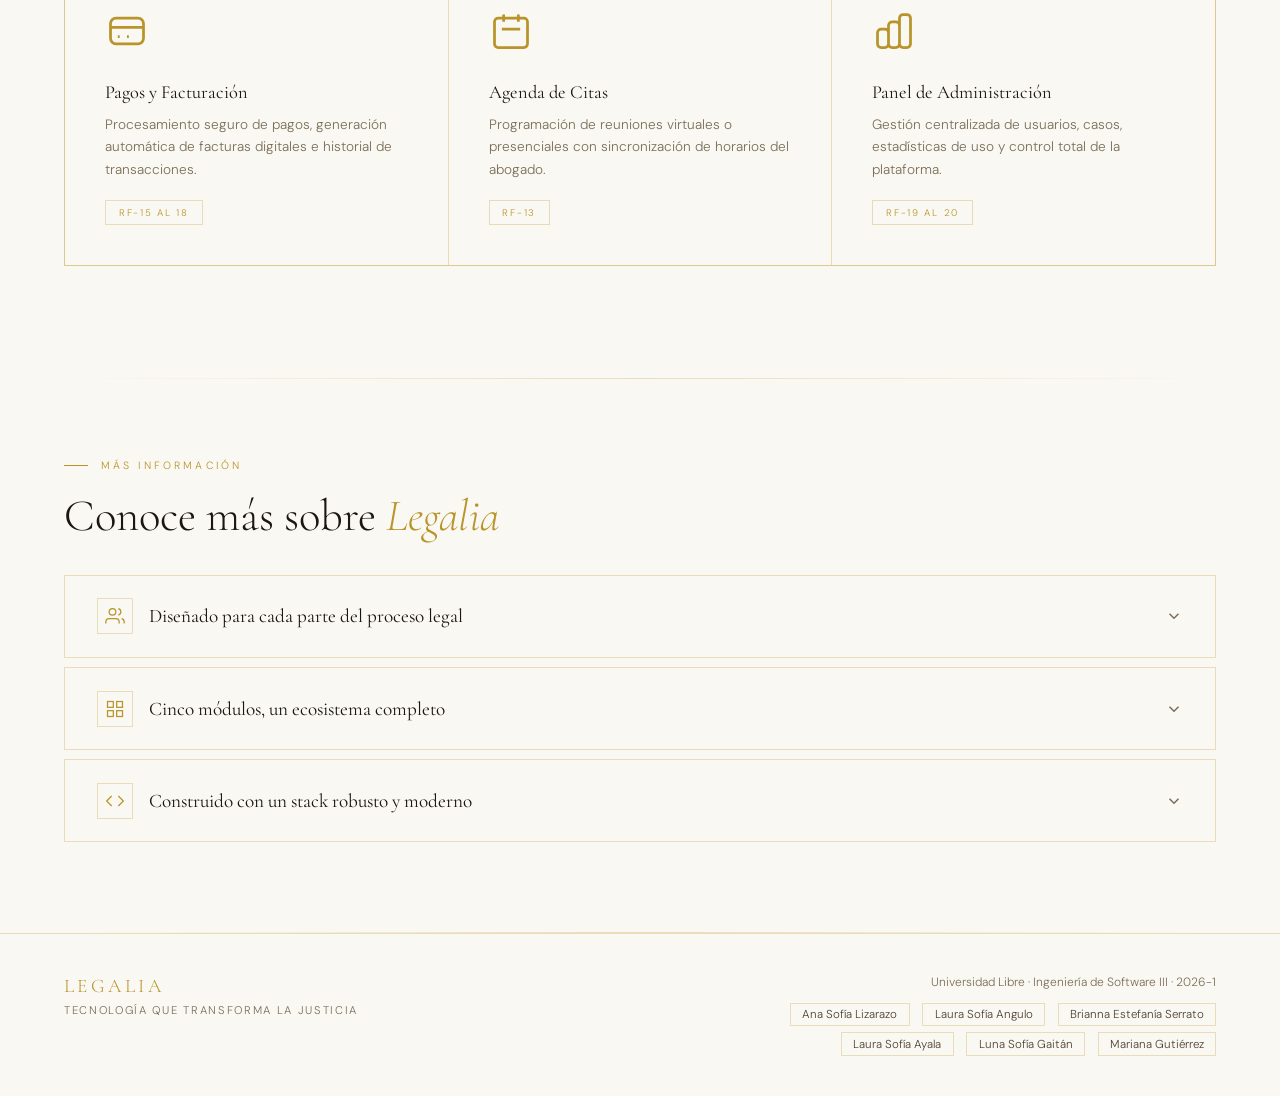
==== commit 881ee227: "Update index.html" ====
--- a/index.html
+++ b/index.html
@@ -209,7 +209,7 @@
   </div>
 </footer>
 
-<!-- LOGIN MODAL -->
+<!-- MODALES -->
 <div class="modal-overlay" id="loginModal">
   <div class="modal">
     <button class="modal-close" onclick="closeModal('loginModal')">✕</button>
@@ -229,7 +229,6 @@
   </div>
 </div>
 
-<!-- REGISTER MODAL -->
 <div class="modal-overlay" id="registerModal">
   <div class="modal">
     <button class="modal-close" onclick="closeModal('registerModal')">✕</button>
@@ -260,7 +259,6 @@
   <svg class="icon-moon" viewBox="0 0 24 24" fill="none" stroke="currentColor" stroke-width="1.8"><path d="M21 12.79A9 9 0 1111.21 3a7 7 0 009.79 9.79z"/></svg>
 </button>
 
-<!-- DASHBOARD OVERLAY -->
 <div class="modal-overlay" id="dashboardOverlay" style="align-items:flex-start;padding:0;">
   <div style="width:100%;min-height:100vh;background:var(--bg);overflow-y:auto;">
     <div style="display:flex;align-items:center;justify-content:space-between;padding:1rem 5vw;border-bottom:1px solid var(--gold-border);background:var(--nav-bg);backdrop-filter:blur(18px);position:sticky;top:0;z-index:10;">
@@ -270,7 +268,7 @@
       </div>
       <div style="display:flex;align-items:center;gap:1.5rem;">
         <span style="font-size:.8rem;color:var(--text-muted);">Hola, <strong id="dash-name" style="color:var(--text);"></strong></span>
-        <button onclick="closeDashboard()" style="background:none;border:1px solid var(--gold-border);color:var(--text-muted);cursor:pointer;padding:.4rem 1rem;font-family:'DM Sans',sans-serif;font-size:.72rem;letter-spacing:.12em;text-transform:uppercase;transition:all .3s;" onmouseover="this.style.borderColor='var(--gold)';this.style.color='var(--gold')" onmouseout="this.style.borderColor='var(--gold-border)';this.style.color='var(--text-muted)'">Cerrar sesión</button>
+        <button onclick="closeDashboard()" style="background:none;border:1px solid var(--gold-border);color:var(--text-muted);cursor:pointer;padding:.4rem 1rem;font-family:'DM Sans',sans-serif;font-size:.72rem;letter-spacing:.12em;text-transform:uppercase;">Cerrar sesión</button>
       </div>
     </div>
     <div style="padding:4rem 5vw 2rem;border-bottom:1px solid var(--gold-border);">
@@ -286,12 +284,11 @@
   </div>
 </div>
 
-<!-- CHAT OVERLAY -->
 <div id="chatOverlay" style="display:none;position:fixed;inset:0;z-index:2000;background:var(--bg);flex-direction:column;">
   <div id="chat-header" style="display:flex;align-items:center;justify-content:space-between;padding:.9rem 1.5rem;border-bottom:1px solid var(--gold-border);background:var(--nav-bg);backdrop-filter:blur(18px);flex-shrink:0;">
     <div style="display:flex;align-items:center;gap:1rem;">
-      <button onclick="closeChat()" style="background:none;border:none;color:var(--gold);cursor:pointer;font-size:1.1rem;padding:.2rem .5rem;" title="Volver">←</button>
-      <div id="chat-avatar" style="width:38px;height:38px;border-radius:50%;background:var(--gold-dim);border:1px solid var(--gold-border);display:flex;align-items:center;justify-content:center;font-size:1.1rem;flex-shrink:0;">🤖</div>
+      <button onclick="closeChat()" style="background:none;border:none;color:var(--gold);cursor:pointer;font-size:1.1rem;">←</button>
+      <div id="chat-avatar" style="width:38px;height:38px;border-radius:50%;background:var(--gold-dim);border:1px solid var(--gold-border);display:flex;align-items:center;justify-content:center;font-size:1.1rem;">🤖</div>
       <div>
         <div id="chat-who" style="font-family:'Cormorant Garamond',serif;font-size:1rem;font-weight:400;color:var(--text);">Asistente Legal Legalia</div>
         <div id="chat-status" style="font-size:.68rem;letter-spacing:.1em;color:var(--gold);text-transform:uppercase;">● En línea · Respuesta automática</div>
@@ -300,16 +297,10 @@
     <div id="chat-assign-badge" style="display:none;font-size:.65rem;letter-spacing:.15em;text-transform:uppercase;padding:.3rem .9rem;background:var(--gold-dim);border:1px solid var(--gold-border);color:var(--gold);">Abogado asignado</div>
   </div>
   <div id="chat-messages" style="flex:1;overflow-y:auto;padding:1.5rem;display:flex;flex-direction:column;gap:1rem;"></div>
-  <div id="chat-typing" style="display:none;padding:.3rem 1.5rem 0;font-size:.78rem;color:var(--text-muted);font-style:italic;flex-shrink:0;"></div>
-  <div style="padding:1rem 1.5rem;border-top:1px solid var(--gold-border);background:var(--bg2);display:flex;gap:.8rem;align-items:flex-end;flex-shrink:0;">
-    <textarea id="chat-input" placeholder="Escribe tu mensaje…" rows="1"
-      style="flex:1;background:var(--bg);border:1px solid var(--gold-border);color:var(--text);font-family:'DM Sans',sans-serif;font-size:.9rem;padding:.7rem 1rem;resize:none;outline:none;max-height:120px;line-height:1.5;transition:border-color .3s;"
-      onkeydown="if(event.key==='Enter'&&!event.shiftKey){event.preventDefault();sendMsg();}"
-      oninput="this.style.height='auto';this.style.height=Math.min(this.scrollHeight,120)+'px';"
-      onfocus="this.style.borderColor='var(--gold)'" onblur="this.style.borderColor='var(--gold-border)'"></textarea>
-    <button onclick="sendMsg()" id="chat-send-btn"
-      style="background:var(--gold);color:#fff;border:none;padding:.7rem 1.3rem;cursor:pointer;font-family:'DM Sans',sans-serif;font-size:.78rem;letter-spacing:.12em;text-transform:uppercase;transition:background .3s;flex-shrink:0;"
-      onmouseover="this.style.background='var(--gold2)'" onmouseout="this.style.background='var(--gold)'">Enviar</button>
+  <div id="chat-typing" style="display:none;padding:.3rem 1.5rem 0;font-size:.78rem;color:var(--text-muted);font-style:italic;"></div>
+  <div style="padding:1rem 1.5rem;border-top:1px solid var(--gold-border);background:var(--bg2);display:flex;gap:.8rem;align-items:flex-end;">
+    <textarea id="chat-input" placeholder="Escribe tu mensaje…" rows="1" style="flex:1;background:var(--bg);border:1px solid var(--gold-border);color:var(--text);font-family:'DM Sans',sans-serif;font-size:.9rem;padding:.7rem 1rem;resize:none;outline:none;max-height:120px;line-height:1.5;"></textarea>
+    <button onclick="sendMsg()" style="background:var(--gold);color:#fff;border:none;padding:.7rem 1.3rem;cursor:pointer;font-family:'DM Sans',sans-serif;font-size:.78rem;letter-spacing:.12em;text-transform:uppercase;">Enviar</button>
   </div>
 </div>
 
@@ -320,27 +311,38 @@
 <script src="js/chat.js"></script>
 
 <script>
-  document.addEventListener('DOMContentLoaded', async function() {
+  async function inicializarSistema() {
     console.log('📦 Inicializando Legalia...');
+    
+    let intentos = 0;
+    while (!window.db && intentos < 20) {
+      await new Promise(r => setTimeout(r, 100));
+      intentos++;
+    }
     
     if (!window.db || !window.db.iniciar) {
       console.error('❌ Error: window.db no está disponible');
+      const errorMsg = document.createElement('div');
+      errorMsg.textContent = '⚠️ Error al conectar con la base de datos. Recarga la página.';
+      errorMsg.style.cssText = 'position:fixed;top:0;left:0;right:0;background:#c62828;color:white;text-align:center;padding:10px;z-index:10000';
+      document.body.appendChild(errorMsg);
       return;
     }
     
     try {
       await window.db.iniciar();
       console.log('✅ Base de datos lista');
-      
       const indicator = document.createElement('div');
       indicator.textContent = '✅ Sistema Legalia listo';
-      indicator.style.cssText = 'position:fixed;bottom:10px;right:10px;background:#27ae60;color:white;padding:4px 12px;border-radius:20px;font-size:11px;z-index:9999;font-family:sans-serif;opacity:0.8';
+      indicator.style.cssText = 'position:fixed;bottom:10px;right:10px;background:#27ae60;color:white;padding:4px 12px;border-radius:20px;font-size:11px;z-index:9999;opacity:0.8';
       document.body.appendChild(indicator);
       setTimeout(() => indicator.remove(), 3000);
     } catch (error) {
       console.error('❌ Error al inicializar:', error);
     }
-  });
+  }
+  
+  document.addEventListener('DOMContentLoaded', inicializarSistema);
 </script>
 </body>
 </html>
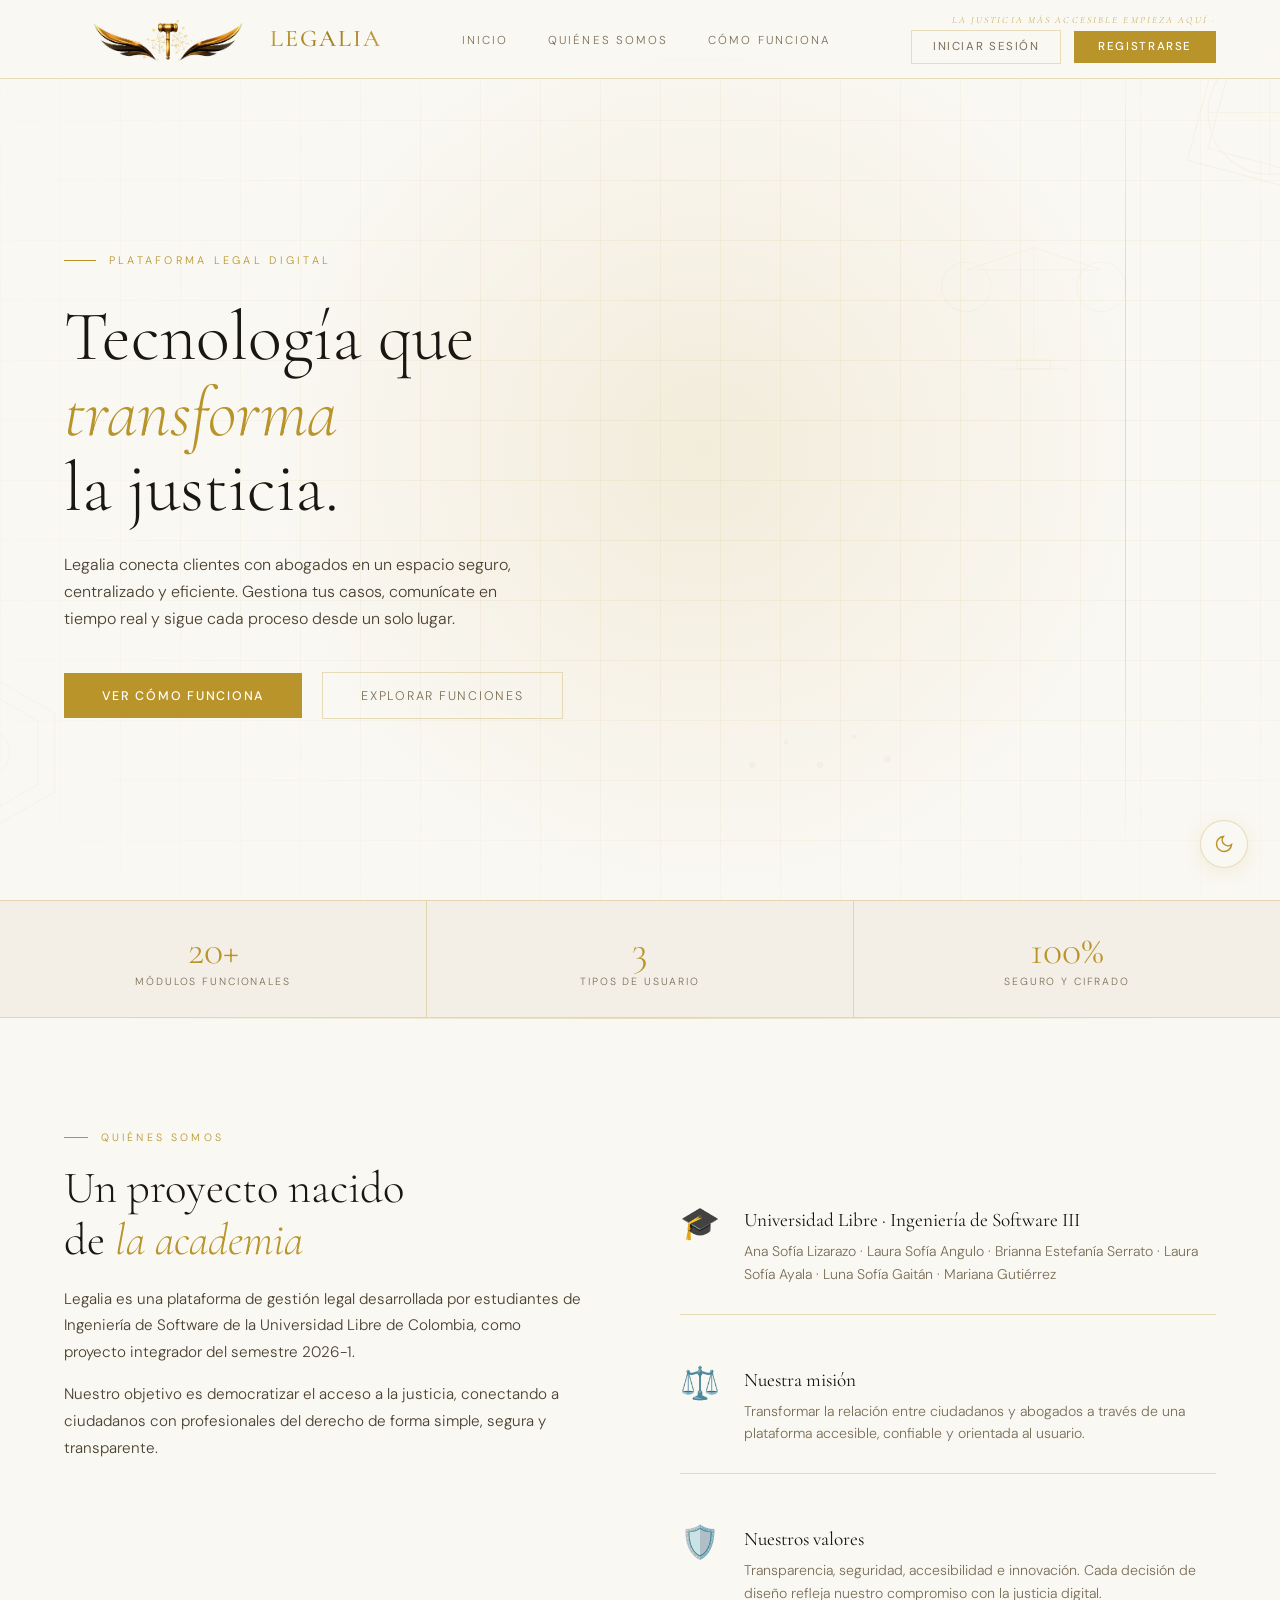
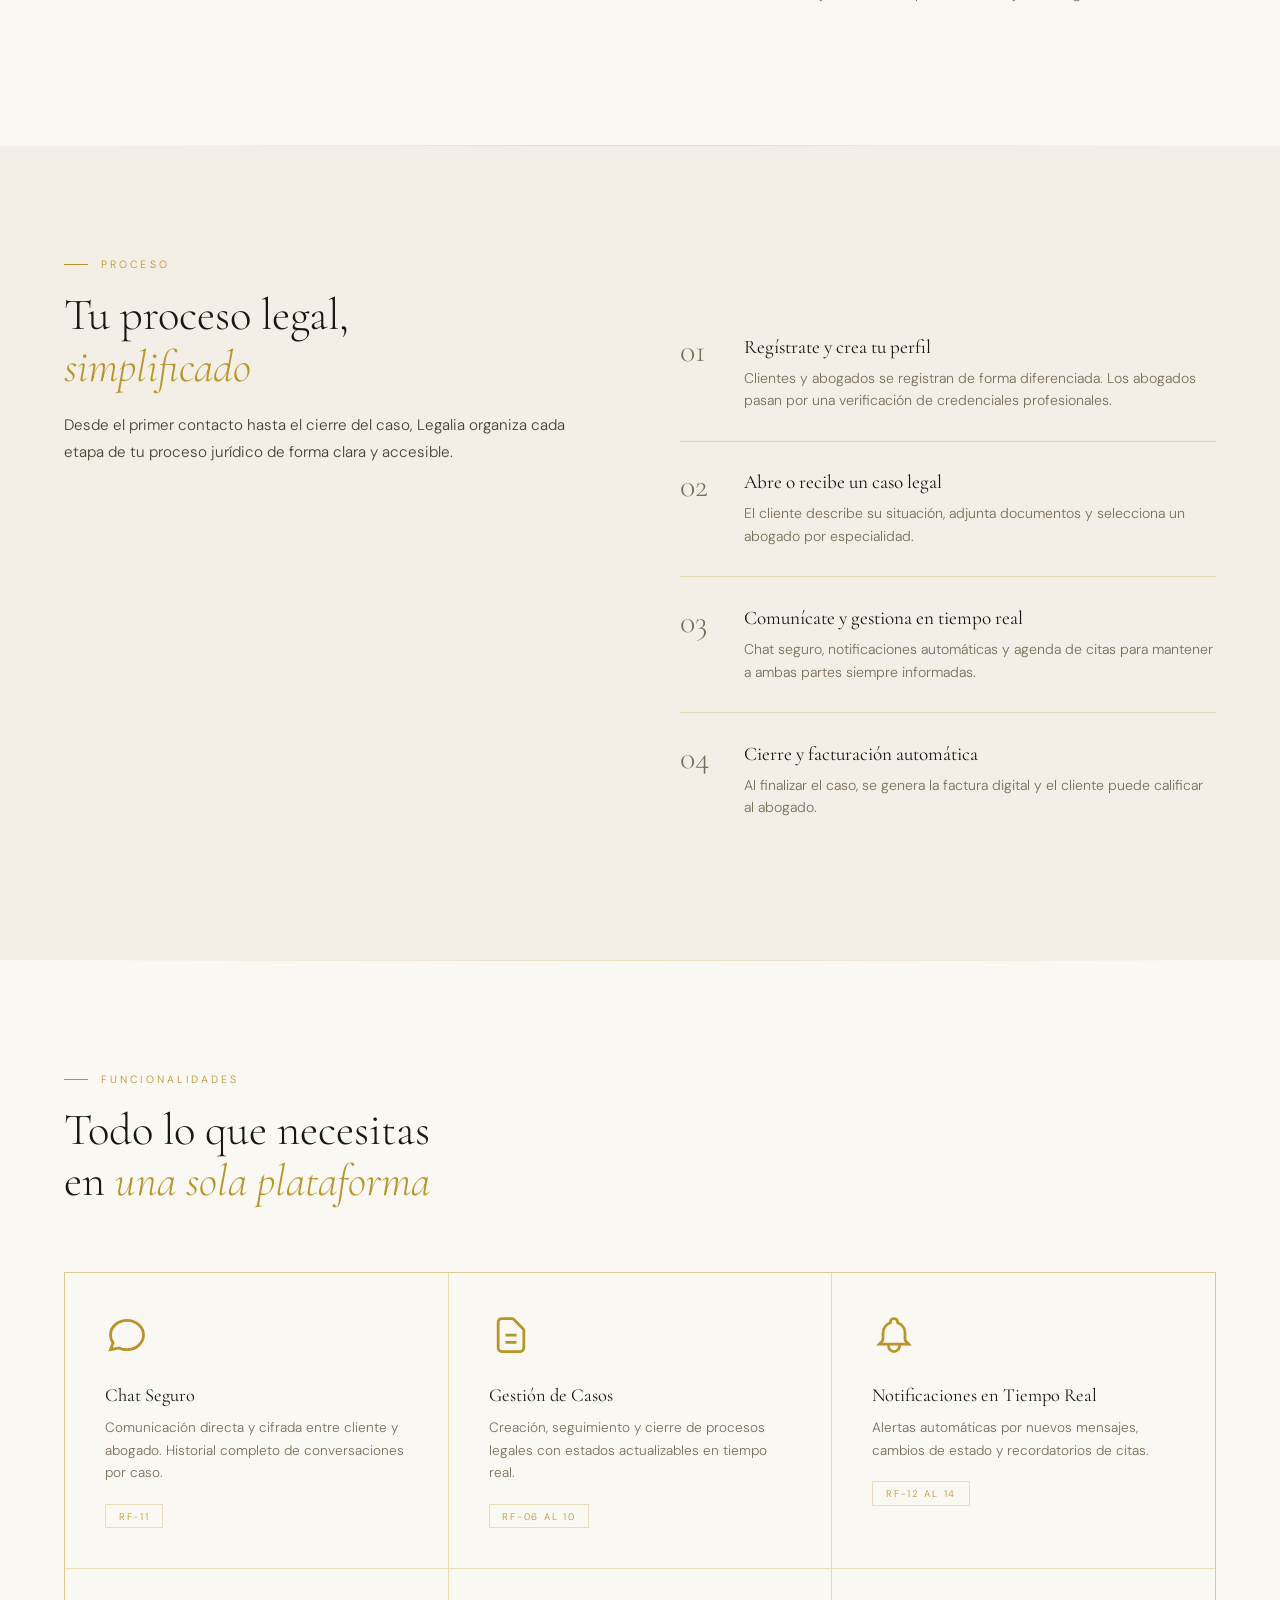
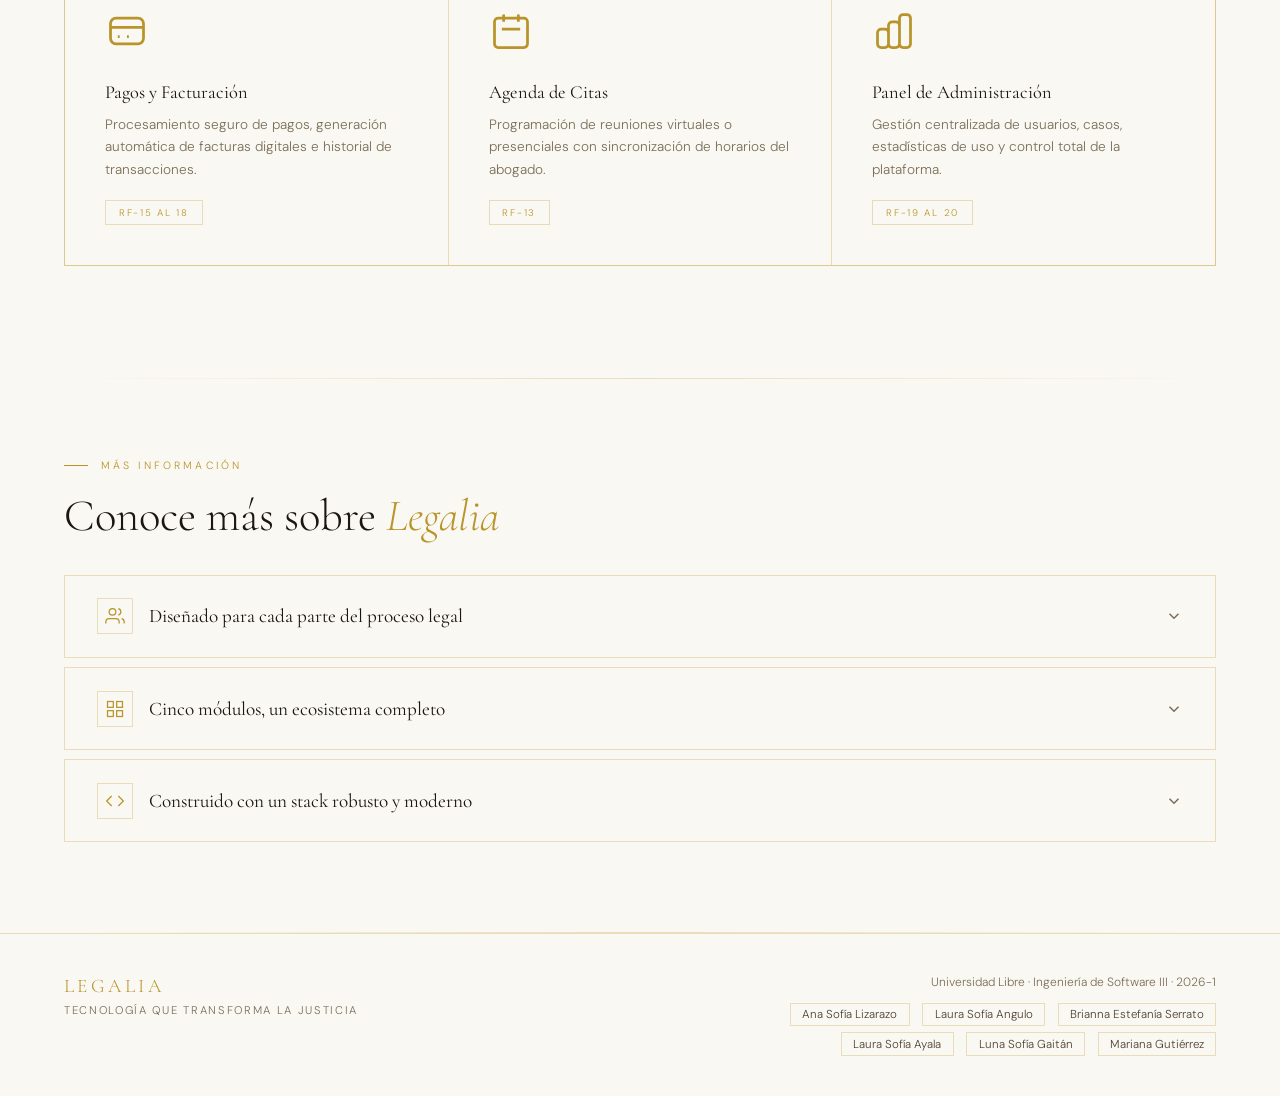
==== commit 986003ea: "Update index.html" ====
--- a/index.html
+++ b/index.html
@@ -304,6 +304,7 @@
   </div>
 </div>
 
+<script src="js/utils.js"></script>
 <script src="js/database.js"></script>
 <script src="js/main.js"></script>
 <script src="js/auth.js"></script>
